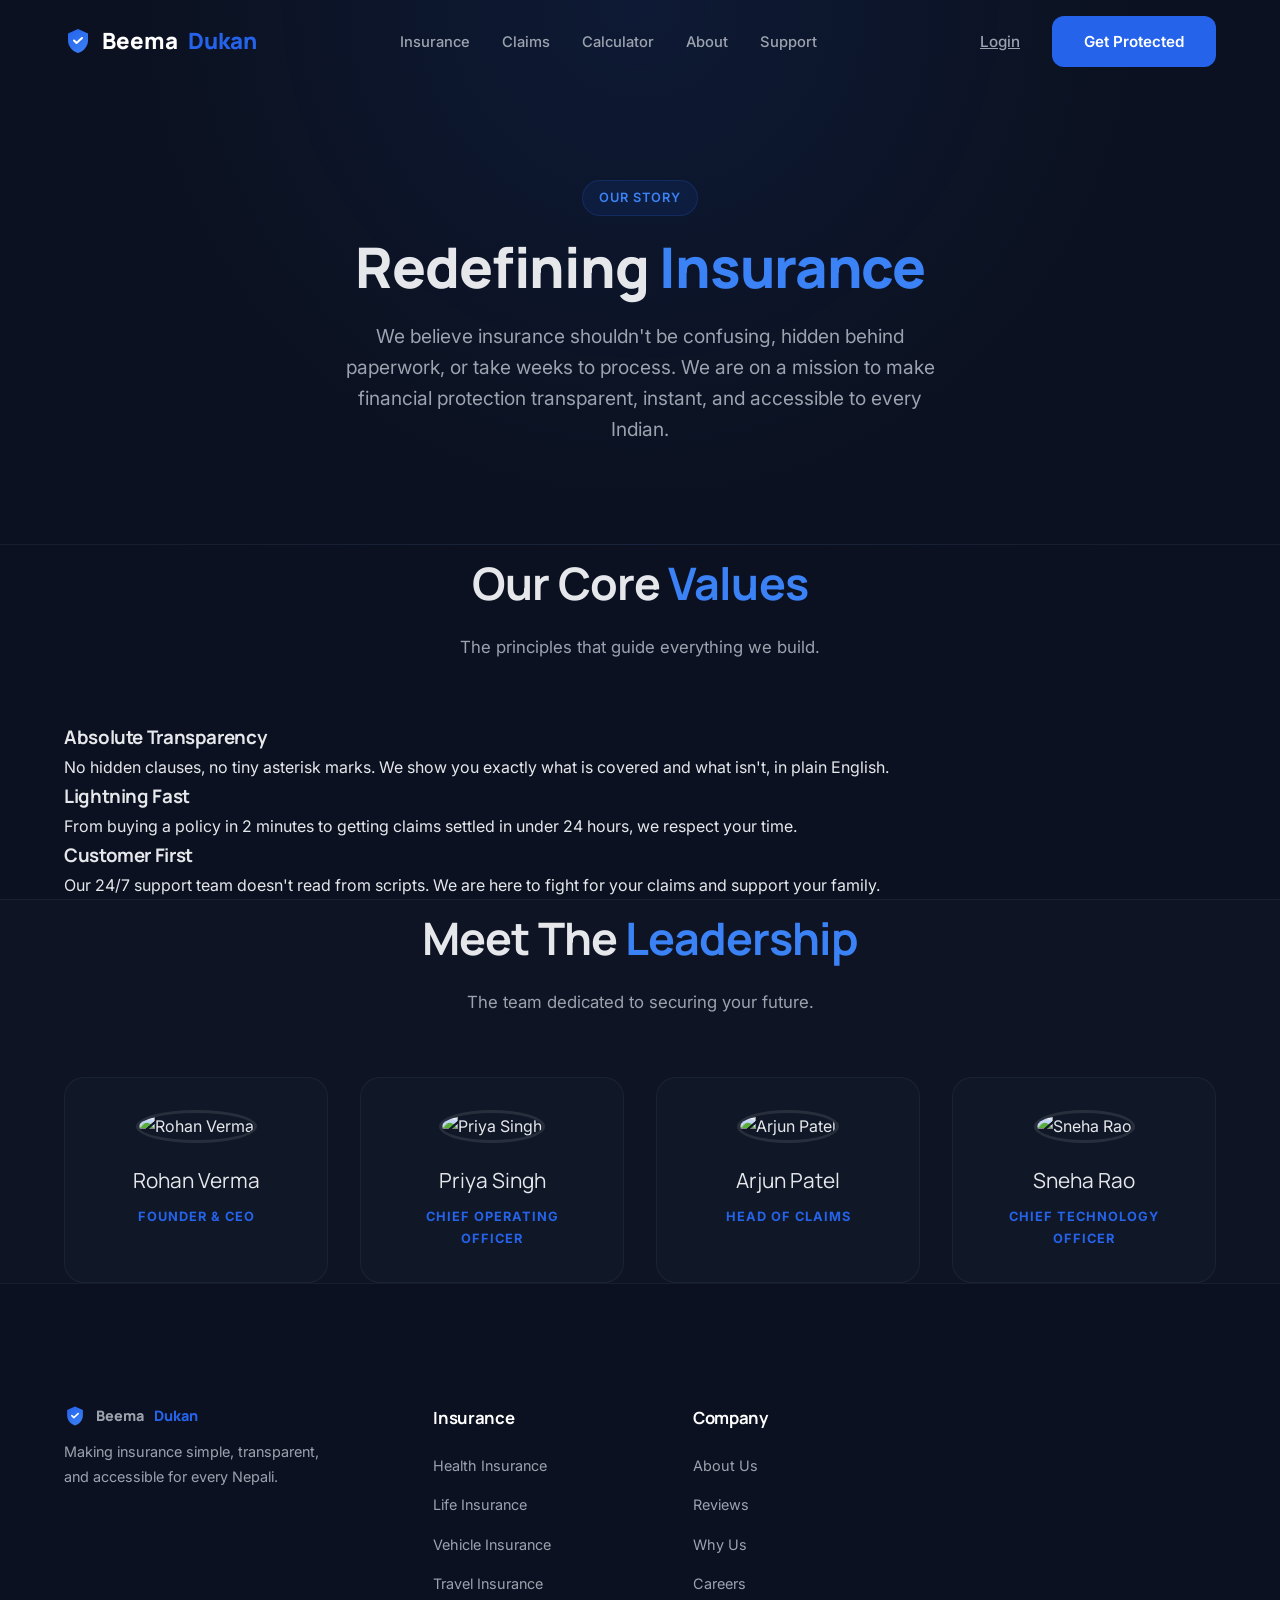
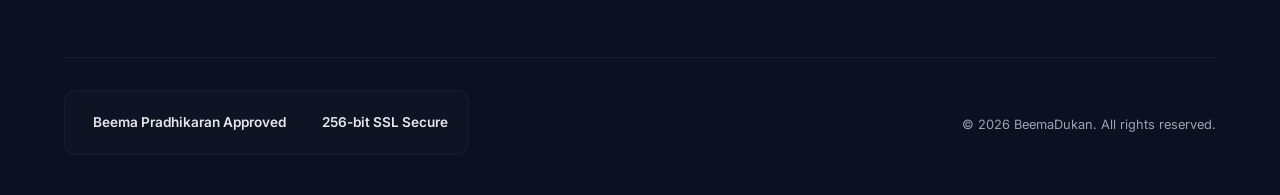
==== about.html @ ef069e5e "BeemaDukan - Complete Insurance Platform for Nepal" ====
<!DOCTYPE html>
<html lang="en">
<head>
  <meta charset="UTF-8">
  <meta name="viewport" content="width=device-width, initial-scale=1.0">
  <title>About Us | BeemaDukan</title>
  <link rel="preconnect" href="https://fonts.googleapis.com">
  <link rel="preconnect" href="https://fonts.gstatic.com" crossorigin>
  <link href="https://fonts.googleapis.com/css2?family=Inter:wght@300;400;500;600;700&family=Manrope:wght@400;500;600;700;800&display=swap" rel="stylesheet">
  <script src="https://unpkg.com/@phosphor-icons/web"></script>
  <link rel="stylesheet" href="style.css">
</head>
<body>
  <nav class="navbar" id="navbar">
    <div class="nav-container">
      <a href="index.html" class="logo">
        <svg width="28" height="28" viewBox="0 0 28 28" fill="none" xmlns="http://www.w3.org/2000/svg" class="logo-svg">
          <path d="M14 2L4 6.5V13.5C4 19.2 8.4 24.6 14 26C19.6 24.6 24 19.2 24 13.5V6.5L14 2Z" fill="url(#shieldGrad)"/>
          <path d="M10 13.5L12.5 16L18 11" stroke="white" stroke-width="2" stroke-linecap="round" stroke-linejoin="round"/>
          <defs><linearGradient id="shieldGrad" x1="4" y1="2" x2="24" y2="26" gradientUnits="userSpaceOnUse"><stop stop-color="#2563EB"/><stop offset="1" stop-color="#3B82F6"/></linearGradient></defs>
        </svg>
        Beema<span class="logo-accent">Dukan</span>
      </a>
      <ul class="nav-links" id="navLinks">
        <li><a href="index.html#categories">Insurance</a></li>
        <li><a href="index.html#claims">Claims</a></li>
        <li><a href="index.html#calculator">Calculator</a></li>
        <li><a href="about.html">About</a></li>
        <li><a href="contact.html">Support</a></li>
      </ul>
      <div class="nav-actions">
        <a href="login.html" class="btn-ghost">Login</a>
        <button class="btn-primary btn-glow" id="getProtectedBtn">Get Protected</button>
      </div>
      <button class="hamburger" id="hamburger"><span></span><span></span><span></span></button>
    </div>
  </nav>

  <section class="about-hero">
    <div class="container">
      <div class="section-tag" style="margin: 0 auto 20px;">Our Story</div>
      <h1 data-anim="fade-up">Redefining <span class="gradient-text">Insurance</span></h1>
      <p data-anim="fade-up" style="transition-delay: 0.1s;">We believe insurance shouldn't be confusing, hidden behind paperwork, or take weeks to process. We are on a mission to make financial protection transparent, instant, and accessible to every Indian.</p>
    </div>
  </section>

  <section class="info-section">
    <div class="container">
      <div class="section-header" data-anim="fade-up">
        <h2>Our Core <span class="gradient-text">Values</span></h2>
        <p>The principles that guide everything we build.</p>
      </div>
      <div class="info-grid">
        <div class="info-card" data-anim="fade-up">
          <i class="ph-fill ph-magnifying-glass"></i>
          <h3>Absolute Transparency</h3>
          <p>No hidden clauses, no tiny asterisk marks. We show you exactly what is covered and what isn't, in plain English.</p>
        </div>
        <div class="info-card" data-anim="fade-up" style="transition-delay: 0.1s;">
          <i class="ph-fill ph-lightning"></i>
          <h3>Lightning Fast</h3>
          <p>From buying a policy in 2 minutes to getting claims settled in under 24 hours, we respect your time.</p>
        </div>
        <div class="info-card" data-anim="fade-up" style="transition-delay: 0.2s;">
          <i class="ph-fill ph-users"></i>
          <h3>Customer First</h3>
          <p>Our 24/7 support team doesn't read from scripts. We are here to fight for your claims and support your family.</p>
        </div>
      </div>
    </div>
  </section>

  <section class="info-section" style="background: rgba(255,255,255,0.012); border-top: 1px solid var(--glass-border);">
    <div class="container">
      <div class="section-header" data-anim="fade-up">
        <h2>Meet The <span class="gradient-text">Leadership</span></h2>
        <p>The team dedicated to securing your future.</p>
      </div>
      <div class="team-grid">
        <div class="team-card" data-anim="fade-up">
          <img src="https://i.pravatar.cc/300?img=11" alt="Rohan Verma" class="team-avatar">
          <div class="team-name">Rohan Verma</div>
          <div class="team-role">Founder & CEO</div>
        </div>
        <div class="team-card" data-anim="fade-up" style="transition-delay: 0.1s;">
          <img src="https://i.pravatar.cc/300?img=5" alt="Priya Singh" class="team-avatar">
          <div class="team-name">Priya Singh</div>
          <div class="team-role">Chief Operating Officer</div>
        </div>
        <div class="team-card" data-anim="fade-up" style="transition-delay: 0.2s;">
          <img src="https://i.pravatar.cc/300?img=33" alt="Arjun Patel" class="team-avatar">
          <div class="team-name">Arjun Patel</div>
          <div class="team-role">Head of Claims</div>
        </div>
        <div class="team-card" data-anim="fade-up" style="transition-delay: 0.3s;">
          <img src="https://i.pravatar.cc/300?img=47" alt="Sneha Rao" class="team-avatar">
          <div class="team-name">Sneha Rao</div>
          <div class="team-role">Chief Technology Officer</div>
        </div>
      </div>
    </div>
  </section>

  <footer class="footer">
    <div class="container">
      <div class="footer-grid">
        <div class="footer-col footer-brand">
          <a href="index.html#hero" class="logo">
            <svg width="22" height="22" viewBox="0 0 28 28" fill="none"><path d="M14 2L4 6.5V13.5C4 19.2 8.4 24.6 14 26C19.6 24.6 24 19.2 24 13.5V6.5L14 2Z" fill="url(#fg)"/><path d="M10 13.5L12.5 16L18 11" stroke="white" stroke-width="2" stroke-linecap="round" stroke-linejoin="round"/><defs><linearGradient id="fg" x1="4" y1="2" x2="24" y2="26" gradientUnits="userSpaceOnUse"><stop stop-color="#2563EB"/><stop offset="1" stop-color="#3B82F6"/></linearGradient></defs></svg>
            Beema<span class="logo-accent">Dukan</span>
          </a>
          <p>Making insurance simple, transparent, and accessible for every Nepali.</p>
        </div>
        <div class="footer-col"><h4>Insurance</h4><ul>
          <li><a href="health-insurance.html">Health Insurance</a></li>
          <li><a href="life-insurance.html">Life Insurance</a></li>
          <li><a href="vehicle-insurance.html">Vehicle Insurance</a></li>
          <li><a href="travel-insurance.html">Travel Insurance</a></li>
        </ul></div>
        <div class="footer-col"><h4>Company</h4><ul>
          <li><a href="about.html">About Us</a></li>
          <li><a href="index.html#testimonials">Reviews</a></li>
          <li><a href="index.html#comparison">Why Us</a></li>
          <li><a href="contact.html">Careers</a></li>
        </ul></div>
      </div>
      <div class="footer-bottom">
        <div class="trust-strip">
          <span><i class="ph-fill ph-shield-check"></i> Beema Pradhikaran Approved</span>
          <span><i class="ph-fill ph-lock-key"></i> 256-bit SSL Secure</span>
        </div>
        <div class="footer-legal">
          <p>&copy; 2026 BeemaDukan. All rights reserved.</p>
        </div>
      </div>
    </div>
  </footer>
  <script src="script.js"></script>
</body>
</html>
---- style.css ----
/* ===== BeemaDukan — Premium Insurance Website ===== */
/* BASE + SECTIONS 1-7 */

*, *::before, *::after { margin:0; padding:0; box-sizing:border-box; }

:root {
  --bg: #0B1120; --bg2: #111827; --primary: #2563EB; --accent: #3B82F6;
  --text: #E5E7EB; --text-dim: #9CA3AF; --glass: rgba(17, 24, 39, 0.9);
  --glass-border: rgba(255,255,255,0.05); --glow-blue: rgba(37,99,235,0.03);
  --radius: 16px; --radius-sm: 12px;
}

html { scroll-behavior: smooth; }
body { font-family:'Inter',sans-serif; background:var(--bg); color:var(--text); overflow-x:hidden; line-height:1.7; position:relative; }
h1,h2,h3,h4 { font-family:'Manrope',sans-serif; font-weight:700; letter-spacing:-0.02em; }
.container { max-width:1200px; margin:0 auto; padding:0 24px; }

/* PAGE LOADER */
#page-loader { position:fixed; inset:0; z-index:9999; background:var(--bg); display:flex; align-items:center; justify-content:center; transition:opacity .8s cubic-bezier(0.4, 0, 0.2, 1); }
.loader-logo { animation:loaderPulse 2s infinite ease-in-out; }
@keyframes loaderPulse { 0%,100%{transform:scale(1);opacity:.8;} 50%{transform:scale(1.1);opacity:1;filter:drop-shadow(0 0 20px var(--primary));} }
#page-loader.hidden { opacity:0; pointer-events:none; }

/* TOASTS */
#toast-container { position:fixed; bottom:24px; left:24px; z-index:9990; display:flex; flex-direction:column; gap:12px; pointer-events:none; }
.toast { background:rgba(15,23,42,.95); backdrop-filter:blur(16px); -webkit-backdrop-filter:blur(16px); border:1px solid rgba(255,255,255,.05); border-radius:12px; padding:16px 20px; display:flex; align-items:center; gap:14px; box-shadow:0 8px 32px rgba(0,0,0,.4); transform:translateY(20px); opacity:0; animation:toastEnter .4s forwards cubic-bezier(0.175, 0.885, 0.32, 1.275); pointer-events:auto; }
.toast.hide { animation:toastExit .4s forwards; }
.toast-icon { width:32px; height:32px; border-radius:50%; background:rgba(16,185,129,.15); color:#10B981; display:flex; align-items:center; justify-content:center; font-size:1.1rem; flex-shrink:0; }
.toast-content p { margin:0; font-size:.9rem; font-weight:600; color:var(--text); line-height:1.3; }
.toast-content span { font-size:.75rem; color:var(--text-dim); }
@keyframes toastEnter { to{transform:translateY(0);opacity:1;} }
@keyframes toastExit { to{transform:translateY(20px);opacity:0;} }
.gradient-text { color:var(--accent); }
.glass-card { background:var(--glass); border:1px solid var(--glass-border); border-radius:var(--radius); backdrop-filter:blur(4px); -webkit-backdrop-filter:blur(4px); box-shadow:0 4px 16px rgba(0,0,0,0.3); }
.section-header { text-align:center; margin-bottom:60px; }
.section-header h2 { font-size:clamp(1.8rem,4vw,2.8rem); margin-bottom:12px; }
.section-header p { color:var(--text-dim); max-width:560px; margin:0 auto; font-size:1.05rem; }
.section-tag { display:inline-block; padding:6px 16px; border-radius:20px; font-size:.8rem; font-weight:600; letter-spacing:1px; text-transform:uppercase; background:rgba(37,99,235,.1); color:var(--accent); border:1px solid rgba(37,99,235,.2); margin-bottom:16px; }

/* BUTTONS */
.btn-primary { padding:16px 32px; border:none; border-radius:var(--radius-sm); background:var(--primary); color:#fff; font-weight:600; font-size:.95rem; cursor:pointer; transition:all .3s cubic-bezier(0.4, 0, 0.2, 1); font-family:'Inter',sans-serif; box-shadow:0 2px 4px rgba(37,99,235,0.1); }
.btn-primary:hover { background:var(--accent); transform:translateY(-1px); box-shadow:0 4px 12px rgba(37,99,235,0.15); }
.btn-glow { box-shadow:none; } /* Removing startup glow entirely */
.btn-outline { padding:16px 32px; border:1px solid rgba(255,255,255,.1); border-radius:var(--radius-sm); background:transparent; color:var(--text); font-weight:600; font-size:.95rem; cursor:pointer; transition:all .3s cubic-bezier(0.4, 0, 0.2, 1); font-family:'Inter',sans-serif; }
.btn-outline:hover { border-color:var(--primary); background:rgba(37,99,235,.05); transform:translateY(-1px); }
.btn-ghost { padding:10px 20px; border:none; background:transparent; color:var(--text-dim); font-weight:500; cursor:pointer; transition:color .3s; font-family:'Inter',sans-serif; font-size:.95rem; }
.btn-ghost:hover { color:#fff; }
.btn-lg { padding:18px 40px; font-size:1.05rem; }

/* NAVBAR */
.navbar { position:fixed; top:0; left:0; width:100%; z-index:1000; padding:16px 0; transition:all .4s; }
.navbar.scrolled { background:rgba(15,23,42,.85); backdrop-filter:blur(20px); -webkit-backdrop-filter:blur(20px); border-bottom:1px solid var(--glass-border); padding:10px 0; }
.nav-container { max-width:1200px; margin:0 auto; padding:0 24px; display:flex; align-items:center; justify-content:space-between; }
.logo { text-decoration:none; font-family:'Manrope',sans-serif; font-size:1.4rem; font-weight:800; color:#fff; display:flex; align-items:center; gap:6px; }
.logo-icon { font-size:1.6rem; }
.logo-accent { color:var(--primary); }
.nav-links { list-style:none; display:flex; gap:32px; }
.nav-links a { text-decoration:none; color:var(--text-dim); font-weight:500; font-size:.92rem; transition:color .3s; position:relative; }
.nav-links a:hover { color:#fff; }
.nav-links a::after { content:''; position:absolute; bottom:-4px; left:0; width:0; height:2px; background:var(--primary); transition:width .3s; border-radius:2px; }
.nav-links a:hover::after { width:100%; }
.nav-actions { display:flex; gap:12px; align-items:center; }
.hamburger { display:none; background:none; border:none; cursor:pointer; flex-direction:column; gap:5px; padding:4px; }
.hamburger span { display:block; width:24px; height:2px; background:#fff; border-radius:2px; transition:all .3s; }

/* HERO */
.hero { min-height:100vh; display:flex; align-items:center; position:relative; overflow:hidden; padding:160px 0 140px; }
.hero-bg-effects { position:absolute; inset:0; pointer-events:none; background:radial-gradient(600px circle at var(--x, 50%) var(--y, 50%), rgba(37,99,235,0.06), transparent 40%); transition:background 0.1s ease; }
.gradient-orb { position:absolute; border-radius:50%; filter:blur(100px); opacity:0.08; }
.orb-1 { width:600px; height:600px; background:var(--primary); top:-10%; right:10%; animation:orbFloat 20s ease-in-out infinite; }
#particleCanvas, #ctaParticles { position:absolute; inset:0; width:100%; height:100%; opacity:0.6; }
@keyframes orbFloat { 0%,100%{ transform:translate(0,0); } 50%{ transform:translate(30px,-30px); } }

.hero-container { max-width:1200px; margin:0 auto; padding:0 24px; display:grid; grid-template-columns:1fr 1fr; gap:60px; align-items:center; position:relative; z-index:2; }
.hero-badge { display:inline-block; padding:8px 18px; border-radius:20px; font-size:.85rem; font-weight:500; background:rgba(37,99,235,.12); border:1px solid rgba(37,99,235,.25); color:var(--primary); margin-bottom:24px; }
.hero-title { font-size:clamp(2.5rem,6vw,4.2rem); line-height:1.15; margin-bottom:20px; }
.hero-sub { color:var(--text-dim); font-size:1.1rem; margin-bottom:32px; max-width:480px; }
.hero-ctas { display:flex; gap:16px; margin-bottom:28px; flex-wrap:wrap; }
.hero-secure-strip { display:flex; gap:20px; flex-wrap:wrap; margin-bottom:48px; }
.hero-secure-strip span { display:flex; align-items:center; gap:6px; font-size:.8rem; color:var(--text-dim); font-weight:500; }
.hero-secure-strip i { color:var(--primary); font-size:1rem; }
.trust-row { display:flex; gap:32px; }
.trust-item { display:flex; flex-direction:column; }
.trust-item strong { font-size:1.3rem; font-family:'Manrope',sans-serif; }
.trust-item span { font-size:.8rem; color:var(--text-dim); }

/* Hero Visual Dashboard */
.hero-visual { position:relative; height:500px; width:100%; display:flex; align-items:center; justify-content:center; perspective:1000px; }
.central-shield { position:absolute; width:140px; height:140px; display:flex; align-items:center; justify-content:center; z-index:5; }
.shield-core { width:100px; height:100px; border-radius:50%; background:linear-gradient(135deg,var(--primary),var(--accent)); display:flex; align-items:center; justify-content:center; font-size:3rem; color:#fff; box-shadow:0 0 40px var(--glow-blue); z-index:2; position:relative; }
.shield-pulse { position:absolute; inset:0; border-radius:50%; background:var(--glow-blue); animation:shieldPulse 3s cubic-bezier(0.4,0,0.6,1) infinite; z-index:1; }
.shield-pulse.delay { animation-delay:1.5s; }
@keyframes shieldPulse { 0%{ transform:scale(1); opacity:0.8; } 100%{ transform:scale(2); opacity:0; } }

.float-widget { position:absolute; padding:20px; box-shadow:0 12px 30px rgba(0,0,0,0.4); animation:floatWidget 6s ease-in-out infinite; border-top:1px solid rgba(255,255,255,0.05); border-left:1px solid rgba(255,255,255,0.05); background:rgba(17,24,39,0.95); backdrop-filter:blur(8px); border-radius:20px; }
.w-coverage { top:5%; right:-10%; width:240px; animation-delay:0s; z-index:4; transform:translateZ(40px); }
.w-header { display:flex; justify-content:space-between; align-items:center; font-size:0.8rem; color:var(--text-dim); margin-bottom:8px; font-weight:600; }
.w-status { color:#10B981; background:rgba(16,185,129,0.15); padding:2px 8px; border-radius:12px; font-size:0.7rem; }
.w-value { font-size:1.6rem; font-weight:800; font-family:'Manrope',sans-serif; margin-bottom:12px; }
.w-chart { display:flex; gap:6px; align-items:flex-end; height:48px; }
.w-chart .bar { flex:1; background:linear-gradient(to top,var(--primary),var(--accent)); border-radius:4px; height:0%; animation:growBar 1.5s cubic-bezier(0.1,0.8,0.2,1) forwards; }
@keyframes growBar { to { height:var(--h); } }

.w-policy { bottom:0%; right:-5%; left:auto; display:flex; align-items:center; gap:16px; animation-delay:1.5s; z-index:6; transform:translateZ(60px); }
.w-icon-box { width:48px; height:48px; border-radius:14px; background:rgba(37,99,235,0.1); color:var(--accent); display:flex; align-items:center; justify-content:center; font-size:1.4rem; border:1px solid rgba(37,99,235,0.2); }
.w-label { font-weight:700; font-size:1rem; }
.w-sub { font-size:0.75rem; color:var(--text-dim); }

.w-activity { top:30%; left:-15%; animation-delay:3s; z-index:3; transform:translateZ(20px); }
.activity-row { display:flex; align-items:center; gap:12px; margin-bottom:12px; }
.activity-row:last-child { margin-bottom:0; }
.activity-row i { font-size:1.4rem; }
.activity-row p { font-size:0.85rem; font-weight:600; margin:0; }
.activity-row span { font-size:0.7rem; color:var(--text-dim); }
.text-green { color:#10B981; }
.text-blue { color:#3B82F6; }
.text-purple { color:var(--accent); }

@keyframes floatWidget { 0%,100%{ transform:translateY(0); } 50%{ transform:translateY(-15px); } }

/* STATS */
.stats-section { padding:140px 0; background: rgba(255,255,255,0.012); border-top: 1px solid var(--glass-border); border-bottom: 1px solid var(--glass-border); }
.stats-grid { display:grid; grid-template-columns:repeat(4,1fr); gap:24px; }
.stat-card { padding:36px 24px; text-align:center; transition:transform .3s ease, box-shadow .3s ease; }
.stat-card:hover { transform:translateY(-4px); box-shadow:0 8px 24px rgba(0,0,0,0.2); }
.stat-number, .stat-number-text { font-size:2.8rem; font-weight:800; font-family:'Manrope',sans-serif; color:var(--text); line-height:1.2; }
.stat-icon { font-size:2rem; margin-bottom:4px; }
.stat-label { color:var(--text-dim); margin-top:8px; font-size:.95rem; opacity:0.6; }

/* CATEGORIES */
.categories { padding:140px 0; }
.policy-grid { display:grid; grid-template-columns:repeat(auto-fit, minmax(280px, 1fr)); gap:24px; }
.policy-card { background:var(--glass); border-radius:16px; overflow:hidden; border:1px solid var(--glass-border); box-shadow:0 8px 32px rgba(0,0,0,0.2); transition:transform 0.3s cubic-bezier(0.4, 0, 0.2, 1), box-shadow 0.3s ease; display:flex; flex-direction:column; cursor:pointer; }
.policy-card:hover { transform:translateY(-6px); box-shadow:0 16px 40px rgba(0,0,0,0.4); border-color:rgba(255,255,255,0.1); }
.pc-header { padding:14px; font-size:0.85rem; font-weight:700; text-align:center; color:#ffffff; font-family:'Inter',sans-serif; letter-spacing:1px; text-transform:uppercase; }
.pc-body { padding:36px 24px; flex:1; display:flex; flex-direction:column; align-items:center; justify-content:center; text-align:center; }
.pc-icon { font-size:3.5rem; margin-bottom:20px; line-height:1; transition:transform 0.3s ease; filter:drop-shadow(0 4px 12px rgba(0,0,0,0.3)); }
.policy-card:hover .pc-icon { transform:scale(1.1); }
.pc-title { font-size:1.3rem; font-weight:800; color:var(--text); font-family:'Manrope',sans-serif; margin-bottom:12px; }
.pc-body p { font-size:0.95rem; color:var(--text-dim); line-height:1.6; margin:0; }

/* PRICING SECTION */
.pricing-section { padding:140px 0; border-top:1px solid var(--glass-border); }
.pricing-controls { display:flex; flex-direction:column; align-items:center; gap:24px; margin-bottom:60px; }
.pricing-tabs { display:flex; gap:8px; padding:6px; background:rgba(255,255,255,0.03); border:1px solid rgba(255,255,255,0.05); border-radius:30px; }
.ptab { padding:10px 24px; border:none; background:transparent; color:var(--text-dim); font-size:0.95rem; font-weight:600; border-radius:24px; cursor:pointer; transition:all 0.3s; }
.ptab:hover { color:#fff; }
.ptab.active { background:var(--primary); color:#fff; box-shadow:0 4px 12px rgba(37,99,235,0.2); }

.billing-toggle { display:flex; align-items:center; gap:16px; }
.bill-label { font-size:0.95rem; font-weight:500; color:var(--text); }
.badge-save { font-size:0.7rem; padding:4px 8px; background:rgba(16,185,129,0.15); color:#10B981; border-radius:12px; margin-left:6px; font-weight:700; text-transform:uppercase; letter-spacing:1px; }
.switch { position:relative; display:inline-block; width:52px; height:28px; }
.switch input { opacity:0; width:0; height:0; }
.slider { position:absolute; cursor:pointer; top:0; left:0; right:0; bottom:0; background-color:rgba(255,255,255,0.1); transition:.4s; border-radius:34px; border:1px solid rgba(255,255,255,0.1); }
.slider:before { position:absolute; content:""; height:20px; width:20px; left:3px; bottom:3px; background-color:var(--primary); transition:.4s; border-radius:50%; }
input:checked + .slider { background-color:rgba(37,99,235,0.15); border-color:var(--primary); }
input:checked + .slider:before { transform:translateX(24px); background-color:var(--primary); }

.pricing-grid { display:none; grid-template-columns:repeat(3, 1fr); gap:24px; max-width:1000px; margin:0 auto; }
.pricing-grid.active { display:grid; animation:fadeIn 0.5s ease forwards; }
@keyframes fadeIn { from{opacity:0; transform:translateY(10px);} to{opacity:1; transform:translateY(0);} }

.price-card { padding:40px 32px; border-radius:20px; display:flex; flex-direction:column; position:relative; overflow:hidden; transition:transform 0.3s, box-shadow 0.3s; }
.price-card:hover { transform:translateY(-6px); box-shadow:0 16px 40px rgba(0,0,0,0.4); border-color:rgba(255,255,255,0.1); }
.price-card.popular { border-color:rgba(37,99,235,0.3); box-shadow:0 8px 32px rgba(37,99,235,0.1); transform:scale(1.05); z-index:2; }
.price-card.popular:hover { transform:scale(1.05) translateY(-6px); }

.popular-badge { position:absolute; top:0; left:0; right:0; background:linear-gradient(135deg, var(--primary), var(--accent)); color:#fff; text-align:center; padding:6px 0; font-size:0.75rem; font-weight:700; text-transform:uppercase; letter-spacing:1px; }

.pc-top { display:flex; flex-direction:column; align-items:flex-start; margin-bottom:20px; }
.price-card.popular .pc-top { margin-top:20px; }
.pc-top i { font-size:2rem; color:var(--primary); margin-bottom:16px; }
.pc-top h3 { font-size:1.4rem; font-family:'Manrope',sans-serif; margin:0; }

.pc-price { display:flex; align-items:baseline; margin-bottom:32px; gap:4px; }
.pc-price .currency { font-size:1rem; color:var(--text-dim); font-weight:600; }
.pc-price .amount { font-size:2.8rem; font-weight:800; font-family:'Manrope',sans-serif; color:var(--text); line-height:1; }
.pc-price .period { font-size:0.9rem; color:var(--text-dim); }

.pc-features { list-style:none; padding:0; margin:0 0 40px 0; flex:1; }
.pc-features li { display:flex; align-items:center; gap:12px; font-size:0.95rem; color:var(--text-dim); margin-bottom:16px; }
.pc-features li i { color:#10B981; font-size:1.1rem; }

.pricing-disclaimer { text-align:center; font-size:0.8rem; color:var(--text-dim); margin-top:40px; opacity:0.6; }

/* HOW IT WORKS */
.how-it-works { padding:140px 0; background:rgba(255,255,255,0.012); border-top:1px solid var(--glass-border); border-bottom:1px solid var(--glass-border); }
.steps-timeline { display:flex; align-items:center; justify-content:center; gap:0; flex-wrap:wrap; }
.step { padding:36px 28px; text-align:center; max-width:280px; transition:transform .3s; position:relative; }
.step:hover { transform:translateY(-4px); }
.step-num { font-size:.75rem; color:var(--primary); font-weight:700; letter-spacing:2px; margin-bottom:12px; }
.step-icon { font-size:2.2rem; margin-bottom:14px; color:var(--accent); }
.step h3 { font-size:1.1rem; margin-bottom:8px; }
.step p { color:var(--text-dim); font-size:.9rem; }
.timeline-line { width:60px; height:2px; background:var(--primary); position:relative; flex-shrink:0; }
.timeline-line::before,.timeline-line::after { content:''; position:absolute; width:8px; height:8px; border-radius:50%; background:var(--primary); top:-3px; }
.timeline-line::before { left:0; }
.timeline-line::after { right:0; }

/* LIFE JOURNEY */
.life-journey { padding:140px 0; background:var(--bg2); }
.journey-track { display:flex; align-items:center; justify-content:space-between; margin-bottom:40px; position:relative; padding:20px 0; max-width:800px; margin-left:auto; margin-right:auto; }
.journey-track-bg { position:absolute; top:50%; left:20px; right:20px; height:4px; background:var(--glass-border); transform:translateY(-50%); border-radius:2px; z-index:1; }
.journey-track-fill { position:absolute; top:50%; left:20px; height:4px; background:var(--primary); transform:translateY(-50%); border-radius:2px; z-index:2; transition:width 0.5s cubic-bezier(0.4, 0, 0.2, 1); box-shadow:0 0 16px var(--primary); }
.journey-stage { display:flex; flex-direction:column; align-items:center; gap:12px; cursor:pointer; position:relative; z-index:3; transition:all .3s; }
.stage-dot { width:48px; height:48px; border-radius:50%; border:2px solid var(--text-dim); background:var(--bg); display:flex; align-items:center; justify-content:center; color:var(--text-dim); font-size:1.2rem; transition:all .4s cubic-bezier(0.175, 0.885, 0.32, 1.275); position:relative; }
.journey-stage.active .stage-dot { border-color:var(--primary); background:rgba(37,99,235,0.1); backdrop-filter:blur(4px); color:var(--primary); transform:scale(1.15); animation:pulseDot 2.5s cubic-bezier(0.4, 0, 0.2, 1) infinite; }
@keyframes pulseDot { 0% { box-shadow:0 0 0 0 rgba(37,99,235,0.3); } 70% { box-shadow:0 0 0 15px rgba(37,99,235,0); } 100% { box-shadow:0 0 0 0 rgba(37,99,235,0); } }
.journey-cards { position:relative; min-height:200px; }
.journey-card { position:absolute; width:100%; max-width:500px; margin:0 auto; left:0; right:0; padding:32px; opacity:0; transform:translateY(20px); transition:all .5s; pointer-events:none; }
.journey-card.active { opacity:1; transform:translateY(0); pointer-events:auto; }
.jc-icon { font-size:2.4rem; margin-bottom:12px; color:var(--accent); }
.journey-card h3 { font-size:1.3rem; margin-bottom:8px; }
.journey-card p { color:var(--text-dim); margin-bottom:16px; }
.jc-plans { display:flex; gap:10px; flex-wrap:wrap; }
.jc-plans span { padding:6px 14px; border-radius:20px; font-size:.8rem; background:rgba(37,99,235,.12); border:1px solid rgba(37,99,235,.25); color:var(--primary); }

/* QUIZ */
.quiz-section { padding:140px 0; background:rgba(255,255,255,0.012); border-top:1px solid var(--glass-border); border-bottom:1px solid var(--glass-border); }
.quiz-container { max-width:600px; margin:0 auto; padding:40px; }
.quiz-progress { height:4px; background:var(--glass); border-radius:4px; margin-bottom:36px; overflow:hidden; }
.quiz-progress-bar { height:100%; width:0%; background:var(--primary); border-radius:4px; transition:width .5s; }
.quiz-step { display:none; text-align:center; }
.quiz-step.active { display:block; animation:fadeUp .4s ease; }
.quiz-step h3 { font-size:1.4rem; margin-bottom:28px; }
.quiz-options { display:flex; flex-wrap:wrap; gap:14px; justify-content:center; }
.quiz-opt { padding:14px 28px; border-radius:var(--radius-sm); border:1.5px solid var(--glass-border); background:var(--glass); color:var(--text); font-size:.95rem; cursor:pointer; transition:all .3s; font-family:'Inter',sans-serif; }
.quiz-opt:hover, .quiz-opt.selected { border-color:var(--primary); background:rgba(37,99,235,.15); box-shadow:0 0 20px rgba(37,99,235,.15); }
.quiz-result { display:none; text-align:center; }
.quiz-result.active { display:block; animation:fadeUp .4s ease; }
.quiz-result h3 { margin-bottom:24px; font-size:1.4rem; }
.result-plans { display:flex; flex-wrap:wrap; gap:12px; justify-content:center; margin-bottom:28px; }
.result-plan { padding:16px 20px; border-radius:var(--radius-sm); background:rgba(37,99,235,.1); border:1px solid rgba(37,99,235,.25); text-align:center; }
.result-plan .rp-icon { font-size:1.6rem; margin-bottom:6px; }
.result-plan .rp-name { font-weight:600; font-size:.9rem; }
@keyframes fadeUp { from{ opacity:0; transform:translateY(16px); } to{ opacity:1; transform:translateY(0); } }

/* CLAIMS */
.claim-section { padding:140px 0; }
.claim-steps { display:flex; align-items:center; justify-content:center; flex-wrap:wrap; gap:0; }
.claim-step { padding:32px 24px; text-align:center; max-width:220px; transition:transform .3s; }
.claim-step:hover { transform:translateY(-4px); }
.cs-num { width:32px; height:32px; border-radius:50%; background:var(--primary); display:flex; align-items:center; justify-content:center; font-size:.8rem; font-weight:700; margin:0 auto 12px; }
.cs-icon { font-size:2rem; margin-bottom:10px; }
.claim-step h3 { font-size:1rem; margin-bottom:6px; }
.claim-step p { font-size:.85rem; color:var(--text-dim); }
.claim-connector { width:50px; display:flex; align-items:center; }
.connector-line { width:100%; height:2px; background:var(--primary); }

/* CALCULATOR */
.calculator-section { padding:140px 0; background:var(--bg2); border-top:1px solid var(--glass-border); border-bottom:1px solid var(--glass-border); }
.calc-grid { display:grid; grid-template-columns:repeat(3,1fr); gap:24px; }
.calc-card { padding:32px 24px; }
.calc-card h3 { font-size:1.15rem; margin-bottom:24px; }
.calc-field { margin-bottom:20px; }
.calc-field label { display:block; font-size:.85rem; color:var(--text-dim); margin-bottom:8px; }
.calc-slider { width:100%; -webkit-appearance:none; appearance:none; height:6px; border-radius:3px; background:linear-gradient(to right, var(--primary) var(--slider-val, 50%), var(--bg2) var(--slider-val, 50%)); outline:none; }
.calc-slider::-webkit-slider-thumb { -webkit-appearance:none; width:20px; height:20px; border-radius:50%; background:var(--accent); cursor:pointer; box-shadow:0 0 12px var(--glow-blue); transition:transform .2s; }
.calc-slider::-webkit-slider-thumb:hover { transform:scale(1.2); }
.calc-slider::-moz-range-thumb { width:20px; height:20px; border-radius:50%; background:var(--accent); cursor:pointer; border:none; }
.calc-val { display:block; text-align:right; font-weight:600; font-size:.9rem; margin-top:4px; color:var(--primary); }
.calc-result { padding:20px; border-radius:var(--radius-sm); background:rgba(37,99,235,.08); border:1px solid rgba(37,99,235,.2); display:flex; flex-direction:column; gap:10px; margin-top:8px; }
.res-row { display:flex; justify-content:space-between; align-items:center; }
.calc-result span { font-size:.9rem; color:var(--text-dim); }
.calc-result strong { font-size:1.3rem; font-family:'Manrope',sans-serif; color:var(--primary); }
.edi-row { border-top:1px dashed rgba(37,99,235,.15); padding-top:10px; }
.edi-val { font-size:1.2rem; font-weight:700; font-family:'Manrope',sans-serif; color:#10B981; text-shadow:0 0 10px rgba(16,185,129,0.15); }

/* TESTIMONIALS */
.testimonials { padding:140px 0; background:rgba(255,255,255,0.012); overflow:hidden; border-top:1px solid var(--glass-border); border-bottom:1px solid var(--glass-border); }
.testimonial-carousel { position:relative; }
.carousel-track { display:flex; gap:24px; transition:transform .5s ease; }
.testimonial-card { min-width:calc(33.333% - 16px); padding:32px 28px; flex-shrink:0; transition:all .3s ease; cursor:pointer; }
.testimonial-card:hover { transform:translateY(-4px); border-color:rgba(37,99,235,.2); box-shadow:0 8px 24px rgba(0,0,0,0.2); }
.tc-header { display:flex; justify-content:space-between; align-items:center; margin-bottom:16px; }
.tc-stars { font-size:.9rem; letter-spacing:2px; }
.tc-trust { font-size:0.75rem; color:#10B981; font-weight:600; display:flex; align-items:center; gap:4px; background:rgba(16,185,129,0.1); padding:4px 8px; border-radius:12px; }
.testimonial-card p { color:var(--text-dim); font-size:.95rem; line-height:1.7; margin-bottom:20px; font-style:italic; }
.tc-author { display:flex; align-items:center; gap:12px; }
.tc-avatar-img { width:46px; height:46px; border-radius:50%; object-fit:cover; border:2px solid rgba(37,99,235,0.3); }
.tc-author strong { display:block; font-size:.95rem; }
.tc-author span { font-size:.8rem; color:var(--text-dim); }
.carousel-controls { display:flex; gap:12px; justify-content:center; margin-top:32px; }
.carousel-btn { width:44px; height:44px; border-radius:50%; border:1px solid var(--glass-border); background:var(--glass); color:#fff; font-size:1.1rem; cursor:pointer; transition:all .3s; backdrop-filter:blur(8px); }
.carousel-btn:hover { border-color:var(--primary); background:rgba(37,99,235,.15); }

/* COMPARISON */
.comparison { padding:140px 0; }
.compare-grid { display:flex; align-items:center; gap:32px; justify-content:center; flex-wrap:wrap; }
.compare-col { padding:40px 32px; flex:1; max-width:420px; min-width:280px; }
.compare-col h3 { font-size:1.3rem; margin-bottom:24px; text-align:center; }
.compare-col ul { list-style:none; }
.compare-col li { padding:12px 0; border-bottom:1px solid var(--glass-border); font-size:.95rem; }
.compare-col li:last-child { border:none; }
.compare-old { opacity:.7; }
.compare-new { border-color:rgba(37,99,235,.3); box-shadow:0 8px 32px rgba(37,99,235,.1); }
.compare-vs { font-size:1.8rem; font-weight:800; font-family:'Manrope',sans-serif; color:var(--accent); text-shadow:0 0 20px var(--glow-blue); }

/* FAQ */
.faq-section { padding:140px 0; background:rgba(255,255,255,0.012); border-top:1px solid var(--glass-border); border-bottom:1px solid var(--glass-border); }
.faq-list { max-width:720px; margin:0 auto; display:flex; flex-direction:column; gap:14px; }
.faq-item { overflow:hidden; }
.faq-q { width:100%; padding:20px 24px; display:flex; justify-content:space-between; align-items:center; background:none; border:none; color:var(--text); font-size:1rem; font-weight:500; cursor:pointer; text-align:left; font-family:'Inter',sans-serif; }
.faq-icon { font-size:1.4rem; transition:transform .3s; color:var(--primary); }
.faq-item.open .faq-icon { transform:rotate(45deg); }
.faq-a { max-height:0; overflow:hidden; transition:max-height .4s ease, padding .4s ease; }
.faq-item.open .faq-a { max-height:200px; }
.faq-a p { padding:0 24px 20px; color:var(--text-dim); font-size:.95rem; line-height:1.7; }

/* FINAL CTA */
.final-cta { padding:200px 0; text-align:center; position:relative; overflow:hidden; }
.cta-bg-effects { position:absolute; inset:0; pointer-events:none; opacity: 0.6; }
.final-cta h2 { font-size:clamp(2rem,4.5vw,3.2rem); margin-bottom:16px; position:relative; z-index:2; }
.final-cta p { color:var(--text-dim); font-size:1.1rem; max-width:560px; margin:0 auto 36px; position:relative; z-index:2; }
.cta-buttons { display:flex; gap:16px; justify-content:center; position:relative; z-index:2; flex-wrap:wrap; }

/* FOOTER */
.footer { padding:120px 0 40px; border-top:1px solid var(--glass-border); background:#0B1120; }
.footer-top { display:flex; justify-content:space-between; align-items:center; flex-wrap:wrap; gap:32px; padding-bottom:40px; border-bottom:1px solid rgba(255,255,255,0.05); margin-bottom:60px; }
.footer-newsletter h3 { font-size:1.3rem; margin-bottom:12px; }
.newsletter-form { display:flex; gap:8px; }
.newsletter-form input { padding:14px 20px; border-radius:var(--radius-sm); border:1px solid rgba(255,255,255,0.15); background:rgba(255,255,255,0.03); color:#fff; font-family:'Inter',sans-serif; width:280px; outline:none; transition:all .3s; }
.newsletter-form input:focus { border-color:var(--primary); background:rgba(255,255,255,0.05); }
.footer-apps p { font-size:.9rem; color:var(--text-dim); margin-bottom:12px; font-weight:600; }
.app-buttons { display:flex; gap:12px; }
.app-btn { display:flex; align-items:center; gap:8px; padding:10px 16px; border-radius:var(--radius-sm); border:1px solid var(--glass-border); background:var(--bg2); color:#fff; cursor:pointer; transition:all .3s; font-family:'Inter',sans-serif; font-size:.85rem; font-weight:600; }
.app-btn i { font-size:1.2rem; }
.app-btn:hover { border-color:var(--primary); background:rgba(37,99,235,.1); transform:translateY(-2px); }
.footer-grid { display:grid; grid-template-columns:1.5fr 1fr 1fr 1.2fr; gap:40px; margin-bottom:48px; }
.footer-brand p { color:var(--text-dim); font-size:.9rem; margin-top:12px; line-height:1.7; max-width:280px; }
.social-icons { display:flex; gap:12px; margin-top:20px; }
.social-icons a { width:36px; height:36px; border-radius:50%; border:1px solid var(--glass-border); display:flex; align-items:center; justify-content:center; text-decoration:none; color:var(--text-dim); font-size:.8rem; transition:all .3s; }
.social-icons a:hover { border-color:var(--primary); color:var(--primary); background:rgba(37,99,235,.1); transform:translateY(-3px); }
.footer-col h4 { font-size:1.05rem; margin-bottom:20px; font-family:'Manrope',sans-serif; color:#fff; }
.footer-col ul { list-style:none; }
.footer-col li { margin-bottom:12px; }
.footer-col a { text-decoration:none; color:var(--text-dim); font-size:.9rem; transition:all .3s; }
.footer-col a:hover { color:#fff; transform:translateX(4px); display:inline-block; }
.contact-card { display:flex; align-items:center; gap:12px; color:var(--text-dim); font-size:.9rem; }
.contact-card i { color:var(--primary); font-size:1.1rem; }
.footer-bottom { border-top:1px solid rgba(255,255,255,0.05); padding-top:32px; display:flex; justify-content:space-between; align-items:center; flex-wrap:wrap; gap:20px; }
.trust-strip { display:flex; gap:28px; flex-wrap:wrap; padding:20px; background:rgba(255,255,255,0.015); border-radius:var(--radius-sm); border:1px solid rgba(255,255,255,0.04); }
.trust-strip span { display:flex; align-items:center; gap:8px; font-size:.85rem; color:var(--text); font-weight:600; }
.trust-strip i { color:var(--primary); font-size:1.1rem; }
.footer-legal { text-align:right; }
.footer-legal p { font-size:.8rem; color:var(--text-dim); margin-top:4px; }

/* LOGIN MODAL */
.modal-overlay { position:fixed; inset:0; z-index:2000; background:rgba(0,0,0,.6); backdrop-filter:blur(8px); -webkit-backdrop-filter:blur(8px); display:flex; align-items:center; justify-content:center; opacity:0; pointer-events:none; transition:opacity .4s; }
.modal-overlay.active { opacity:1; pointer-events:auto; }
.modal-card { position:relative; width:100%; max-width:440px; padding:40px 36px; margin:20px; border-radius:20px; background:rgba(15,23,42,.92); border:1px solid rgba(255,255,255,.1); box-shadow:0 24px 80px rgba(0,0,0,.5), 0 0 60px rgba(37,99,235,.1); transform:translateY(20px) scale(.96); transition:transform .4s; }
.modal-overlay.active .modal-card { transform:translateY(0) scale(1); }
.modal-close { position:absolute; top:16px; right:16px; width:36px; height:36px; border-radius:50%; border:1px solid var(--glass-border); background:var(--glass); color:var(--text-dim); font-size:1.3rem; cursor:pointer; display:flex; align-items:center; justify-content:center; transition:all .3s; }
.modal-close:hover { border-color:var(--primary); color:#fff; }
.modal-tabs { display:flex; gap:4px; margin-bottom:28px; background:var(--glass); border-radius:var(--radius-sm); padding:4px; }
.modal-tab { flex:1; padding:10px; border:none; background:none; color:var(--text-dim); font-family:'Inter',sans-serif; font-weight:500; font-size:.9rem; cursor:pointer; border-radius:8px; transition:all .3s; }
.modal-tab.active { background:linear-gradient(135deg,var(--primary),var(--accent)); color:#fff; box-shadow:0 4px 16px var(--glow-blue); }
.modal-form { display:none; }
.modal-form.active { display:block; animation:fadeUp .3s ease; }
.form-group { margin-bottom:18px; }
.form-group label { display:block; font-size:.85rem; color:var(--text-dim); margin-bottom:6px; font-weight:500; }
.form-group input { width:100%; padding:13px 16px; border-radius:var(--radius-sm); border:1.5px solid var(--glass-border); background:rgba(255,255,255,.04); color:#fff; font-family:'Inter',sans-serif; font-size:.95rem; outline:none; transition:border-color .3s, box-shadow .3s; }
.form-group input:focus { border-color:var(--primary); box-shadow:0 0 16px rgba(37,99,235,.2); }
.form-group input::placeholder { color:rgba(148,163,184,.5); }
.form-row { display:flex; justify-content:space-between; align-items:center; margin-bottom:22px; font-size:.85rem; }
.checkbox-label { display:flex; align-items:center; gap:6px; color:var(--text-dim); font-size:.85rem; cursor:pointer; margin-bottom:8px; }
.checkbox-label input[type="checkbox"] { accent-color:var(--primary); width:16px; height:16px; cursor:pointer; }
.form-link { color:var(--primary); text-decoration:none; font-size:.85rem; transition:color .3s; }
.form-link:hover { color:var(--accent); }
.btn-full { width:100%; margin-top:8px; }
.form-divider { text-align:center; margin:20px 0; position:relative; }
.form-divider::before { content:''; position:absolute; left:0; top:50%; width:100%; height:1px; background:var(--glass-border); }
.form-divider span { position:relative; padding:0 14px; background:rgba(15,23,42,.92); font-size:.8rem; color:var(--text-dim); }
.social-login { display:flex; gap:12px; justify-content:center; }
.social-btn { width:52px; height:48px; border-radius:var(--radius-sm); border:1.5px solid var(--glass-border); background:var(--glass); color:#fff; font-size:1.1rem; cursor:pointer; transition:all .3s; display:flex; align-items:center; justify-content:center; font-weight:700; }
.social-btn:hover { border-color:var(--primary); background:rgba(37,99,235,.1); }
.modal-success { display:none; text-align:center; padding:20px 0; }
.modal-success.active { display:block; animation:fadeUp .4s ease; }
.success-icon { font-size:3rem; margin-bottom:16px; }
.modal-success h3 { font-size:1.4rem; margin-bottom:10px; }
.modal-success p { color:var(--text-dim); font-size:.95rem; margin-bottom:24px; }

/* LOGO SVG */
.logo { gap:10px; }
.logo-svg { flex-shrink:0; }

/* STAT FA ICONS */
.stat-fa { font-size:1.6rem; background:linear-gradient(135deg,var(--primary),var(--accent)); -webkit-background-clip:text; -webkit-text-fill-color:transparent; background-clip:text; margin-bottom:8px; display:block; }

/* CALC DISCLAIMER */
.calc-disclaimer { text-align:center; margin-top:20px; font-size:.82rem; color:var(--text-dim); }
.calc-disclaimer i { color:var(--primary); margin-right:4px; }

/* PARTNER STRIP */
.partner-strip { padding:40px 0; border-top:1px solid var(--glass-border); border-bottom:1px solid var(--glass-border); background:rgba(255,255,255,.02); }
.partner-label { text-align:center; font-size:.8rem; color:var(--text-dim); text-transform:uppercase; letter-spacing:2px; margin-bottom:24px; }
.partner-logos { display:flex; gap:20px; justify-content:center; align-items:center; flex-wrap:wrap; }
.partner-logo { padding:12px 24px; border-radius:var(--radius-sm); border:1px solid var(--glass-border); background:var(--glass); font-size:.9rem; font-weight:600; color:var(--text-dim); letter-spacing:.5px; transition:all .4s ease; backdrop-filter:blur(8px); filter:grayscale(1) opacity(0.6); }
.partner-logo:hover { border-color:rgba(37,99,235,.3); color:#fff; background:rgba(37,99,235,.08); filter:grayscale(0) opacity(1); transform:translateY(-2px); }

/* MOBILE STICKY CTA */
.mobile-sticky-cta { display:none; position:fixed; bottom:0; left:0; right:0; z-index:900; padding:12px 20px; background:rgba(15,23,42,.95); backdrop-filter:blur(16px); border-top:1px solid var(--glass-border); gap:12px; }
.mobile-sticky-cta .btn-primary { flex:1; padding:14px; font-size:.95rem; }
.mobile-sticky-cta .btn-ghost { padding:14px 20px; border:1px solid var(--glass-border); border-radius:var(--radius-sm); }

/* AI ASSISTANT BUTTON */
.ai-assistant { position:fixed; bottom:80px; right:24px; z-index:950; width:54px; height:54px; border-radius:50%; background:linear-gradient(135deg,var(--primary),var(--accent)); border:none; color:#fff; font-size:1.3rem; cursor:pointer; box-shadow:0 4px 24px var(--glow-blue); transition:all .3s; display:flex; align-items:center; justify-content:center; }
.ai-assistant:hover { transform:scale(1.1); box-shadow:0 8px 32px var(--glow-blue); }
.ai-tooltip { position:absolute; right:64px; white-space:nowrap; background:rgba(15,23,42,.95); padding:6px 12px; border-radius:8px; font-size:.8rem; border:1px solid var(--glass-border); opacity:0; pointer-events:none; transition:opacity .3s; font-family:'Inter',sans-serif; font-weight:500; }
.ai-assistant:hover .ai-tooltip { opacity:1; }

/* FLOATING CALLBACK WIDGET */
.callback-widget {
  position: fixed;
  bottom: 80px;
  left: 24px;
  z-index: 950;
  width: 54px;
  height: 54px;
  border-radius: 50%;
  background: linear-gradient(135deg, #10B981, #059669);
  border: none;
  color: #fff;
  font-size: 1.3rem;
  cursor: pointer;
  box-shadow: 0 4px 24px rgba(16, 185, 129, 0.4);
  transition: all 0.3s;
  display: flex;
  align-items: center;
  justify-content: center;
}
.callback-widget:hover {
  transform: scale(1.1);
  box-shadow: 0 8px 32px rgba(16, 185, 129, 0.6);
}
.callback-tooltip {
  position: absolute;
  left: 64px;
  white-space: nowrap;
  background: rgba(15,23,42,.95);
  padding: 6px 12px;
  border-radius: 8px;
  font-size: .8rem;
  border: 1px solid var(--glass-border);
  opacity: 0;
  pointer-events: none;
  transition: opacity .3s;
  font-family: 'Inter', sans-serif;
  font-weight: 500;
  color: #fff;
}
.callback-widget:hover .callback-tooltip {
  opacity: 1;
}

#callbackBubble {
  position: fixed;
  bottom: 150px;
  left: 24px;
  width: 320px;
  background: rgba(15,23,42,.97);
  border: 1px solid rgba(255,255,255,.1);
  border-radius: 16px;
  z-index: 960;
  box-shadow: 0 16px 48px rgba(0,0,0,.5);
  font-family: 'Inter', sans-serif;
  overflow: hidden;
  animation: fadeIn 0.3s ease;
}
.callback-header {
  padding: 14px 18px;
  background: linear-gradient(135deg, #10B981, #059669);
  display: flex;
  justify-content: space-between;
  align-items: center;
  font-weight: 600;
  font-size: .95rem;
  color: #fff;
}
.callback-header button {
  background: none;
  border: none;
  color: #fff;
  font-size: 1.3rem;
  cursor: pointer;
  line-height: 1;
}
.callback-body {
  padding: 20px;
}
.callback-body label {
  display: block;
  font-size: 0.8rem;
  color: var(--text-dim);
  margin-bottom: 6px;
  text-align: left;
}
.callback-body input, .callback-body select {
  width: 100%;
  padding: 10px 14px;
  border-radius: 8px;
  border: 1px solid rgba(255,255,255,.1);
  background: rgba(255,255,255,.05);
  color: #fff;
  font-size: .85rem;
  outline: none;
  font-family: 'Inter', sans-serif;
  margin-bottom: 14px;
}
.callback-body select {
  background: #111827;
}
.callback-body button {
  width: 100%;
  padding: 12px;
  border-radius: 8px;
  background: linear-gradient(135deg, #10B981, #059669);
  border: none;
  color: #fff;
  cursor: pointer;
  font-size: 0.9rem;
  font-weight: 600;
}

/* HERO VISUAL — tablet simplified version */
.hero-visual-mobile { display:none; margin:32px auto 0; max-width:400px; }
.hvm-grid { display:grid; grid-template-columns:1fr 1fr; gap:14px; }
.hvm-card { padding:16px 18px; border-radius:var(--radius); background:var(--glass); border:1px solid var(--glass-border); backdrop-filter:blur(12px); text-align:center; }
.hvm-icon { font-size:1.6rem; margin-bottom:6px; }
.hvm-label { font-size:.75rem; color:var(--text-dim); }
.hvm-value { font-size:.95rem; font-weight:600; margin-top:2px; }
.hvm-wide { grid-column:span 2; display:flex; align-items:center; gap:12px; text-align:left; }
.hvm-shield { font-size:2rem; filter:drop-shadow(0 0 12px var(--glow-blue)); }

/* SCROLL ANIMATIONS */
[data-anim] { opacity:0; transform:translateY(30px); transition:opacity .7s ease, transform .7s ease; }
[data-anim].visible { opacity:1; transform:translateY(0); }

/* ABOUT & CONTACT PAGES */
.about-hero, .contact-hero { padding: 180px 0 100px; text-align: center; background: radial-gradient(circle at top, rgba(37, 99, 235, 0.1) 0%, transparent 60%); border-bottom: 1px solid var(--glass-border); }
.about-hero h1, .contact-hero h1 { font-size: 3.5rem; font-family: 'Manrope', sans-serif; font-weight: 800; margin-bottom: 24px; line-height: 1.1; }
.about-hero p, .contact-hero p { font-size: 1.2rem; color: var(--text-dim); max-width: 600px; margin: 0 auto; line-height: 1.6; }

.team-grid { display: grid; grid-template-columns: repeat(auto-fit, minmax(240px, 1fr)); gap: 32px; margin-top: 60px; }
.team-card { text-align: center; padding: 32px; background: var(--glass); border: 1px solid var(--glass-border); border-radius: 20px; transition: transform 0.3s; }
.team-card:hover { transform: translateY(-8px); border-color: rgba(37, 99, 235, 0.3); }
.team-avatar { width: 120px; height: 120px; border-radius: 50%; margin: 0 auto 20px; object-fit: cover; border: 3px solid rgba(255,255,255,0.1); }
.team-name { font-size: 1.3rem; font-family: 'Manrope', sans-serif; margin-bottom: 8px; }
.team-role { color: var(--primary); font-size: 0.8rem; font-weight: 700; text-transform: uppercase; letter-spacing: 1px; }

.contact-layout { display: grid; grid-template-columns: 1fr 1fr; gap: 60px; padding: 100px 0; align-items: start; }
@media(max-width: 900px) { .contact-layout { grid-template-columns: 1fr; } }
.contact-info-card { display: flex; align-items: center; gap: 20px; padding: 24px; background: var(--glass); border: 1px solid var(--glass-border); border-radius: 16px; margin-bottom: 20px; transition: transform 0.3s; }
.contact-info-card:hover { transform: translateX(10px); border-color: rgba(37, 99, 235, 0.3); }
.contact-info-card i { font-size: 2.2rem; color: var(--primary); background: rgba(37, 99, 235, 0.1); padding: 16px; border-radius: 50%; }
.contact-info-text h4 { font-size: 1.1rem; margin-bottom: 4px; font-family: 'Manrope', sans-serif; }
.contact-info-text p { color: var(--text-dim); margin: 0; font-size: 0.95rem; }

.contact-form-wrapper { background: var(--glass); border: 1px solid var(--glass-border); border-radius: 20px; padding: 40px; box-shadow: 0 20px 40px rgba(0,0,0,0.3); }
.contact-form-wrapper .form-group textarea { width: 100%; padding: 16px; background: rgba(0,0,0,0.2); border: 1px solid var(--glass-border); border-radius: var(--radius-sm); color: var(--text); font-family: 'Inter', sans-serif; font-size: 1rem; resize: vertical; min-height: 150px; outline: none; transition: border-color 0.3s; margin-top: 8px; }
.contact-form-wrapper .form-group textarea:focus { border-color: var(--primary); }

/* AUTHENTICATION PAGE */
.auth-page { display: flex; min-height: 100vh; align-items: center; justify-content: center; padding: 40px 20px; background: linear-gradient(135deg, rgba(15,23,42,0.95), rgba(11,17,32,0.95)), url('https://images.unsplash.com/photo-1556761175-5973dc0f32d7?ixlib=rb-4.0.3&auto=format&fit=crop&w=1600&q=80') center/cover; position: relative; }
.auth-page::before { content:''; position:absolute; top:0; left:0; width:100%; height:100%; background: radial-gradient(circle at center, transparent 0%, var(--bg) 100%); }

.auth-card { width: 100%; max-width: 480px; background: rgba(15,23,42,0.7); backdrop-filter: blur(20px); -webkit-backdrop-filter: blur(20px); border: 1px solid rgba(255,255,255,0.08); border-radius: 24px; padding: 50px 40px; position: relative; z-index: 2; box-shadow: 0 20px 60px rgba(0,0,0,0.6); }

.auth-brand-center { display: flex; justify-content: center; margin-bottom: 30px; text-decoration: none; align-items: center; font-size: 1.8rem; font-family: 'Manrope', sans-serif; font-weight: 800; color: #fff; gap: 10px; }

.auth-back { position: absolute; top: 30px; left: 30px; color: var(--text-dim); text-decoration: none; font-size: 0.95rem; display: flex; align-items: center; gap: 8px; transition: color 0.3s; z-index: 5; background: rgba(255,255,255,0.05); padding: 8px 16px; border-radius: 20px; border: 1px solid rgba(255,255,255,0.05); backdrop-filter: blur(10px); }
.auth-back:hover { color: #fff; background: rgba(255,255,255,0.1); }

.auth-header { margin-bottom: 32px; text-align: center; }
.auth-header h3 { font-size: 1.8rem; font-family: 'Manrope', sans-serif; margin-bottom: 8px; }
.auth-header p { color: var(--text-dim); font-size: 0.95rem; }
.auth-tabs { display: flex; background: rgba(0,0,0,0.3); padding: 6px; border-radius: 30px; margin-bottom: 32px; border: 1px solid rgba(255,255,255,0.05); }
.auth-tab { flex: 1; text-align: center; padding: 12px; border-radius: 24px; cursor: pointer; color: var(--text-dim); font-size: 0.95rem; font-weight: 600; transition: all 0.3s; border: none; background: transparent; }
.auth-tab.active { background: var(--primary); color: #fff; box-shadow: 0 4px 12px rgba(37,99,235,0.3); }
.auth-form { display: none; animation: fadeIn 0.4s ease; }
.auth-form.active { display: block; }
@media(max-width: 600px) { .auth-card { padding: 40px 20px; } .auth-back { top: 20px; left: 20px; } }

/* RESPONSIVE */
@media(max-width:1024px) {
  .hero-container { grid-template-columns:1fr; text-align:center; }
  .hero-content { display:flex; flex-direction:column; align-items:center; }
  .hero-visual { display:none; }
  .hero-visual-mobile { display:block; }
  .trust-row { justify-content:center; }
  .stats-grid { grid-template-columns:repeat(2,1fr); }
  .policy-grid { grid-template-columns:repeat(2, 1fr); }
  .pricing-grid { grid-template-columns:repeat(2, 1fr); }
  .calc-grid { grid-template-columns:1fr; max-width:420px; margin:0 auto; }
  .footer-grid { grid-template-columns:1fr 1fr; }
  .testimonial-card { min-width:calc(50% - 12px); }
}
@media(max-width:768px) {
  .nav-links { display:flex; position:fixed; top:0; left:0; width:100%; height:100vh; background:rgba(11,17,32,.8); backdrop-filter:blur(30px); -webkit-backdrop-filter:blur(30px); flex-direction:column; align-items:center; justify-content:center; gap:40px; z-index:999; opacity:0; pointer-events:none; transition:opacity .4s ease, transform .4s ease; transform:scale(1.05); }
  .nav-links.open { opacity:1; pointer-events:auto; transform:scale(1); }
  .nav-links a { font-size:1.8rem; font-weight:600; padding:10px; }
  .nav-actions { display:none; }
  .hamburger { display:flex; z-index:1001; }
  .hamburger.active span:nth-child(1) { transform:rotate(45deg) translate(5px,5px); }
  .hamburger.active span:nth-child(2) { opacity:0; }
  .hamburger.active span:nth-child(3) { transform:rotate(-45deg) translate(5px,-5px); }
  .mobile-sticky-cta { display:flex; }
  .ai-assistant { bottom:88px; }
  .stats-grid { grid-template-columns:1fr 1fr; }
  .policy-grid { grid-template-columns:1fr; }
  .pricing-grid { grid-template-columns:1fr; }
  .pricing-tabs { flex-wrap:wrap; justify-content:center; }
  .steps-timeline { flex-direction:column; }
  .timeline-line { width:2px; height:40px; }
  .timeline-line::before { top:0; left:-3px; }
  .timeline-line::after { bottom:0; right:auto; left:-3px; top:auto; }
  .claim-steps { flex-direction:column; }
  .claim-connector { width:2px; height:30px; flex-direction:column; }
  .connector-line { width:2px; height:100%; }
  .compare-grid { flex-direction:column; }
  .compare-vs { order:-1; }
  .journey-track { justify-content:flex-start; padding:20px 10px; }
  .footer-grid { grid-template-columns:1fr; }
  .footer-bottom { flex-direction:column; text-align:center; }
  .testimonial-card { min-width:calc(100% - 0px); }
  .footer { padding-bottom:80px; }
}
@media(max-width:480px) {
  .stats-grid { grid-template-columns:1fr; }
  .hero-title { font-size:2rem; }
  .trust-row { flex-direction:column; align-items:center; gap:16px; }
}
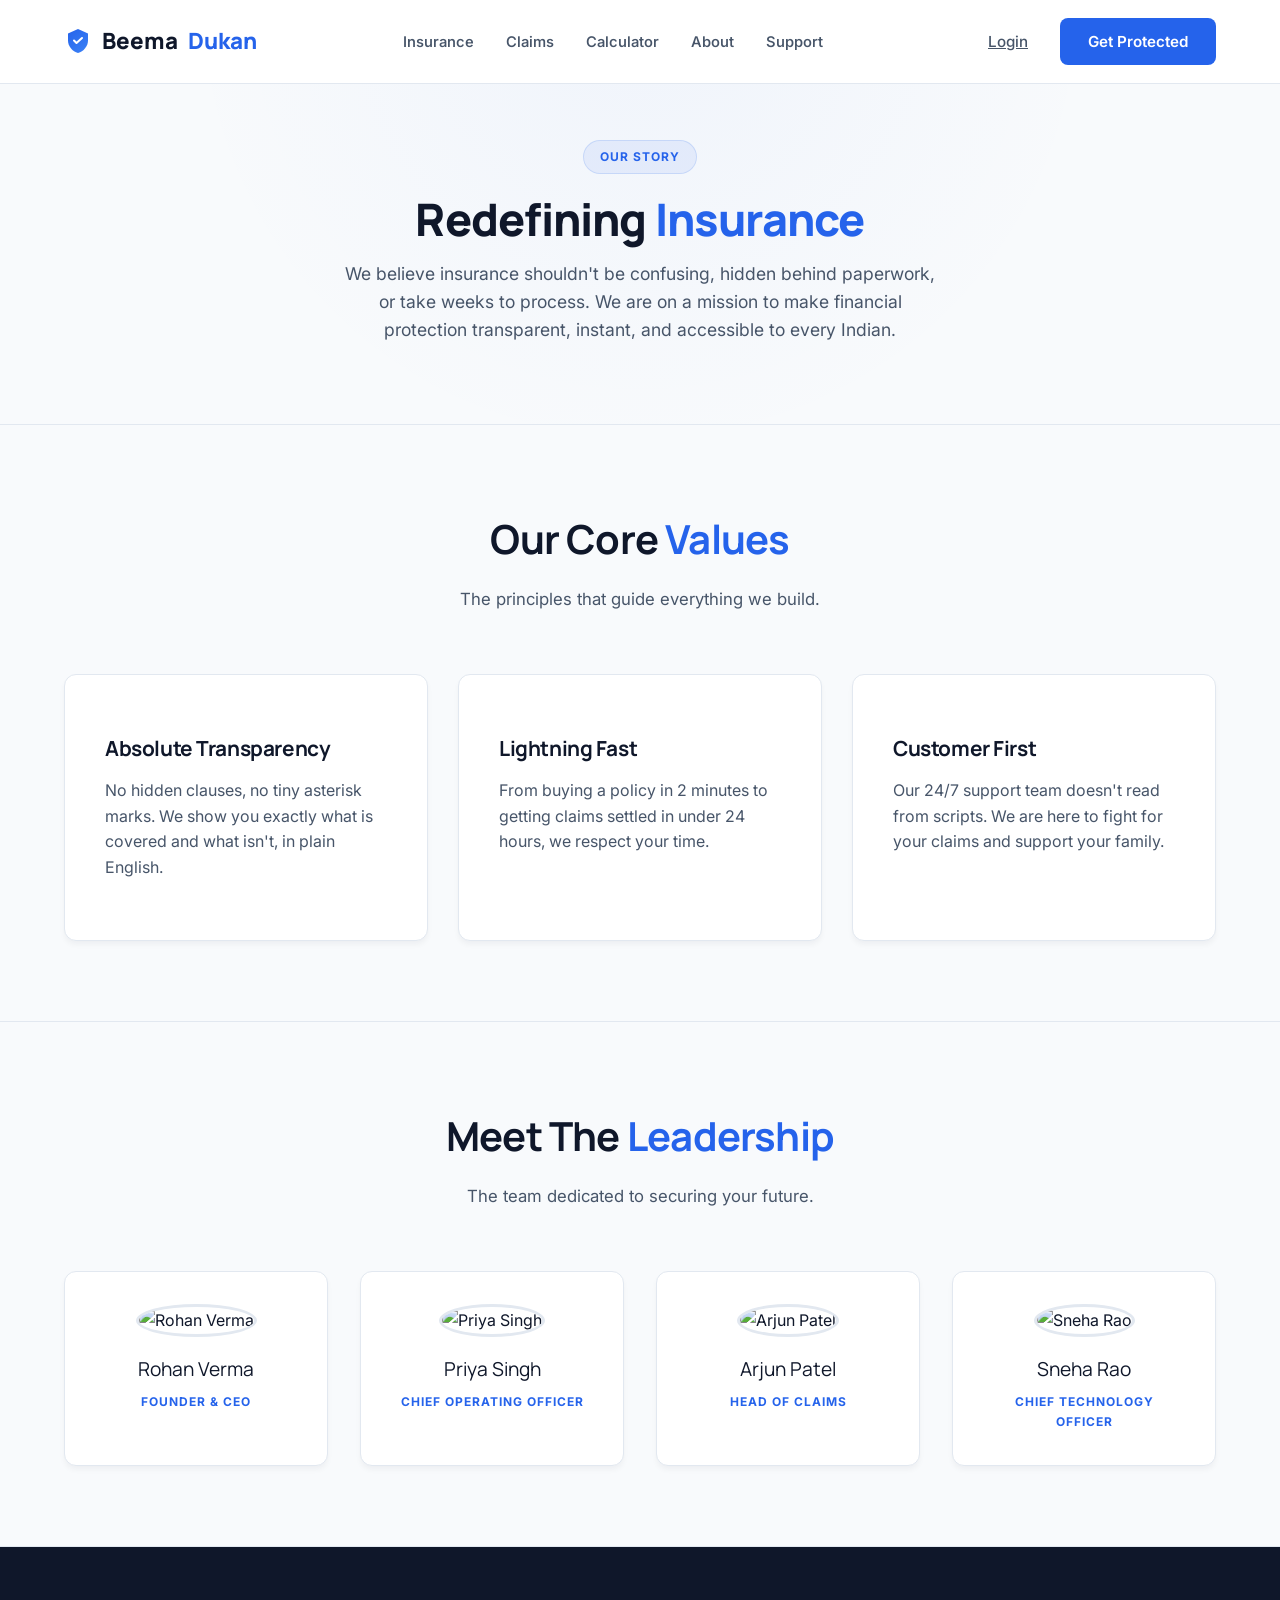
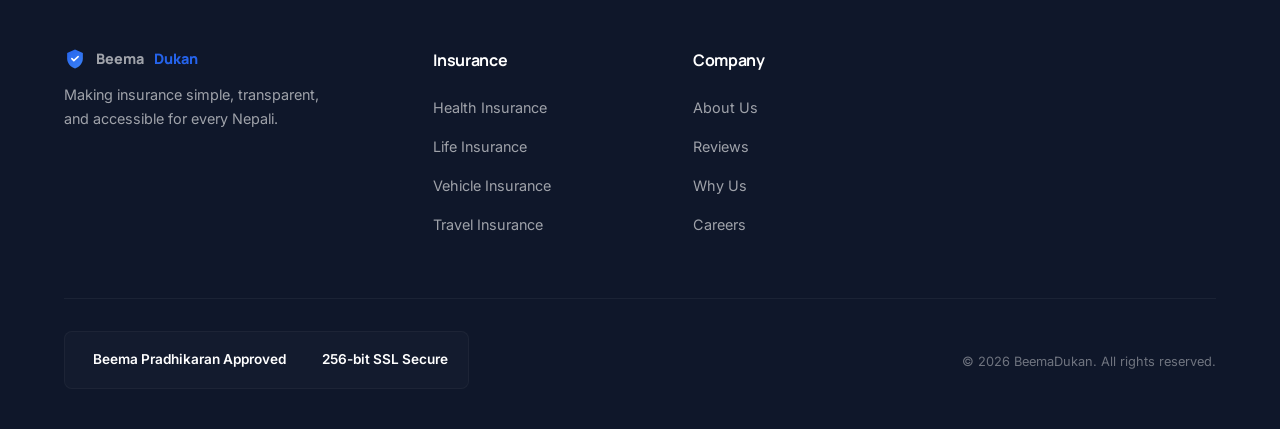
==== commit 86effcb7: "fix: final light mode cleanup - remove all dark rgba backgrounds and white text color refs from scri" ====
--- a/about.html
+++ b/about.html
@@ -70,7 +70,7 @@
     </div>
   </section>
 
-  <section class="info-section" style="background: rgba(255,255,255,0.012); border-top: 1px solid var(--glass-border);">
+  <section class="info-section" style="border-top: 1px solid var(--glass-border);">
     <div class="container">
       <div class="section-header" data-anim="fade-up">
         <h2>Meet The <span class="gradient-text">Leadership</span></h2>
--- a/style.css
+++ b/style.css
@@ -1,414 +1,2061 @@
-/* ===== BeemaDukan — Premium Insurance Website ===== */
-/* BASE + SECTIONS 1-7 */
-
-*, *::before, *::after { margin:0; padding:0; box-sizing:border-box; }
+/* ===== BeemaDukan — Clean Corporate Light Theme ===== */
+
+*, *::before, *::after { 
+  margin: 0; 
+  padding: 0; 
+  box-sizing: border-box; 
+}
 
 :root {
-  --bg: #0B1120; --bg2: #111827; --primary: #2563EB; --accent: #3B82F6;
-  --text: #E5E7EB; --text-dim: #9CA3AF; --glass: rgba(17, 24, 39, 0.9);
-  --glass-border: rgba(255,255,255,0.05); --glow-blue: rgba(37,99,235,0.03);
-  --radius: 16px; --radius-sm: 12px;
-}
-
-html { scroll-behavior: smooth; }
-body { font-family:'Inter',sans-serif; background:var(--bg); color:var(--text); overflow-x:hidden; line-height:1.7; position:relative; }
-h1,h2,h3,h4 { font-family:'Manrope',sans-serif; font-weight:700; letter-spacing:-0.02em; }
-.container { max-width:1200px; margin:0 auto; padding:0 24px; }
+  --bg: #F8FAFC;          /* Clean Slate-50 background */
+  --bg2: #FFFFFF;         /* Pure White background */
+  --glass: #FFFFFF;       /* Alias for backwards compatibility */
+  --primary: #2563EB;     /* Royal blue action brand */
+  --accent: #1D4ED8;      /* Deep royal blue hover */
+  --text: #0F172A;        /* Slate-900 high-contrast body text */
+  --text-dim: #475569;    /* Slate-600 captions and descriptions */
+  --glass-border: #E2E8F0; /* Slate-200 subtle border */
+  --glow-blue: rgba(37,99,235,0.06); 
+  --radius: 12px;         /* Crisp, professional rounded corners */
+  --radius-sm: 8px;       
+}
+
+/* Global form element reset for light mode */
+input, select, textarea {
+  background: #FFFFFF;
+  color: #0F172A;
+  border: 1px solid #CBD5E1;
+  font-family: 'Inter', sans-serif;
+}
+
+html { 
+  scroll-behavior: smooth; 
+}
+
+body { 
+  font-family: 'Inter', sans-serif; 
+  background: var(--bg); 
+  color: var(--text); 
+  overflow-x: hidden; 
+  line-height: 1.7; 
+  position: relative; 
+}
+
+h1, h2, h3, h4 { 
+  font-family: 'Manrope', sans-serif; 
+  font-weight: 700; 
+  letter-spacing: -0.02em; 
+  color: var(--text);
+}
+
+.container { 
+  max-width: 1200px; 
+  margin: 0 auto; 
+  padding: 0 24px; 
+}
 
 /* PAGE LOADER */
-#page-loader { position:fixed; inset:0; z-index:9999; background:var(--bg); display:flex; align-items:center; justify-content:center; transition:opacity .8s cubic-bezier(0.4, 0, 0.2, 1); }
-.loader-logo { animation:loaderPulse 2s infinite ease-in-out; }
-@keyframes loaderPulse { 0%,100%{transform:scale(1);opacity:.8;} 50%{transform:scale(1.1);opacity:1;filter:drop-shadow(0 0 20px var(--primary));} }
-#page-loader.hidden { opacity:0; pointer-events:none; }
+#page-loader { 
+  position: fixed; 
+  inset: 0; 
+  z-index: 9999; 
+  background: var(--bg2); 
+  display: flex; 
+  align-items: center; 
+  justify-content: center; 
+  transition: opacity 0.4s ease; 
+}
+.loader-logo { 
+  animation: loaderPulse 1.5s infinite ease-in-out; 
+}
+@keyframes loaderPulse { 
+  0%, 100% { transform: scale(1); opacity: 0.8; } 
+  50% { transform: scale(1.05); opacity: 1; } 
+}
+#page-loader.hidden { 
+  opacity: 0; 
+  pointer-events: none; 
+}
 
 /* TOASTS */
-#toast-container { position:fixed; bottom:24px; left:24px; z-index:9990; display:flex; flex-direction:column; gap:12px; pointer-events:none; }
-.toast { background:rgba(15,23,42,.95); backdrop-filter:blur(16px); -webkit-backdrop-filter:blur(16px); border:1px solid rgba(255,255,255,.05); border-radius:12px; padding:16px 20px; display:flex; align-items:center; gap:14px; box-shadow:0 8px 32px rgba(0,0,0,.4); transform:translateY(20px); opacity:0; animation:toastEnter .4s forwards cubic-bezier(0.175, 0.885, 0.32, 1.275); pointer-events:auto; }
-.toast.hide { animation:toastExit .4s forwards; }
-.toast-icon { width:32px; height:32px; border-radius:50%; background:rgba(16,185,129,.15); color:#10B981; display:flex; align-items:center; justify-content:center; font-size:1.1rem; flex-shrink:0; }
-.toast-content p { margin:0; font-size:.9rem; font-weight:600; color:var(--text); line-height:1.3; }
-.toast-content span { font-size:.75rem; color:var(--text-dim); }
+#toast-container { 
+  position: fixed; 
+  bottom: 24px; 
+  left: 24px; 
+  z-index: 9990; 
+  display: flex; 
+  flex-direction: column; 
+  gap: 12px; 
+  pointer-events: none; 
+}
+.toast { 
+  background: var(--bg2); 
+  border: 1px solid var(--glass-border); 
+  border-radius: var(--radius-sm); 
+  padding: 16px 20px; 
+  display: flex; 
+  align-items: center; 
+  gap: 14px; 
+  box-shadow: 0 10px 15px -3px rgba(15,23,42,0.08); 
+  transform: translateY(20px); 
+  opacity: 0; 
+  animation: toastEnter .4s forwards cubic-bezier(0.175, 0.885, 0.32, 1.275); 
+  pointer-events: auto; 
+}
+.toast.hide { 
+  animation: toastExit .4s forwards; 
+}
+.toast-icon { 
+  width: 32px; 
+  height: 32px; 
+  border-radius: 50%; 
+  background: rgba(16,185,129,0.1); 
+  color: #10B981; 
+  display: flex; 
+  align-items: center; 
+  justify-content: center; 
+  font-size: 1.1rem; 
+  flex-shrink: 0; 
+}
+.toast-content p { 
+  margin: 0; 
+  font-size: .9rem; 
+  font-weight: 600; 
+  color: var(--text); 
+  line-height: 1.3; 
+}
+.toast-content span { 
+  font-size: .75rem; 
+  color: var(--text-dim); 
+}
 @keyframes toastEnter { to{transform:translateY(0);opacity:1;} }
 @keyframes toastExit { to{transform:translateY(20px);opacity:0;} }
-.gradient-text { color:var(--accent); }
-.glass-card { background:var(--glass); border:1px solid var(--glass-border); border-radius:var(--radius); backdrop-filter:blur(4px); -webkit-backdrop-filter:blur(4px); box-shadow:0 4px 16px rgba(0,0,0,0.3); }
-.section-header { text-align:center; margin-bottom:60px; }
-.section-header h2 { font-size:clamp(1.8rem,4vw,2.8rem); margin-bottom:12px; }
-.section-header p { color:var(--text-dim); max-width:560px; margin:0 auto; font-size:1.05rem; }
-.section-tag { display:inline-block; padding:6px 16px; border-radius:20px; font-size:.8rem; font-weight:600; letter-spacing:1px; text-transform:uppercase; background:rgba(37,99,235,.1); color:var(--accent); border:1px solid rgba(37,99,235,.2); margin-bottom:16px; }
+
+.gradient-text { 
+  color: var(--primary); 
+}
+
+.glass-card { 
+  background: var(--bg2); 
+  border: 1px solid var(--glass-border); 
+  border-radius: var(--radius); 
+  box-shadow: 0 4px 6px -1px rgba(15,23,42,0.05), 0 2px 4px -2px rgba(15,23,42,0.05); 
+}
+
+.section-header { 
+  text-align: center; 
+  margin-bottom: 60px; 
+}
+.section-header h2 { 
+  font-size: clamp(1.8rem, 4vw, 2.5rem); 
+  margin-bottom: 12px; 
+}
+.section-header p { 
+  color: var(--text-dim); 
+  max-width: 560px; 
+  margin: 0 auto; 
+  font-size: 1.05rem; 
+}
+.section-tag { 
+  display: inline-block; 
+  padding: 6px 16px; 
+  border-radius: 20px; 
+  font-size: .75rem; 
+  font-weight: 700; 
+  letter-spacing: 1px; 
+  text-transform: uppercase; 
+  background: rgba(37,99,235,.08); 
+  color: var(--primary); 
+  border: 1px solid rgba(37,99,235,.15); 
+  margin-bottom: 16px; 
+}
 
 /* BUTTONS */
-.btn-primary { padding:16px 32px; border:none; border-radius:var(--radius-sm); background:var(--primary); color:#fff; font-weight:600; font-size:.95rem; cursor:pointer; transition:all .3s cubic-bezier(0.4, 0, 0.2, 1); font-family:'Inter',sans-serif; box-shadow:0 2px 4px rgba(37,99,235,0.1); }
-.btn-primary:hover { background:var(--accent); transform:translateY(-1px); box-shadow:0 4px 12px rgba(37,99,235,0.15); }
-.btn-glow { box-shadow:none; } /* Removing startup glow entirely */
-.btn-outline { padding:16px 32px; border:1px solid rgba(255,255,255,.1); border-radius:var(--radius-sm); background:transparent; color:var(--text); font-weight:600; font-size:.95rem; cursor:pointer; transition:all .3s cubic-bezier(0.4, 0, 0.2, 1); font-family:'Inter',sans-serif; }
-.btn-outline:hover { border-color:var(--primary); background:rgba(37,99,235,.05); transform:translateY(-1px); }
-.btn-ghost { padding:10px 20px; border:none; background:transparent; color:var(--text-dim); font-weight:500; cursor:pointer; transition:color .3s; font-family:'Inter',sans-serif; font-size:.95rem; }
-.btn-ghost:hover { color:#fff; }
-.btn-lg { padding:18px 40px; font-size:1.05rem; }
+.btn-primary { 
+  padding: 14px 28px; 
+  border: none; 
+  border-radius: var(--radius-sm); 
+  background: var(--primary); 
+  color: #fff; 
+  font-weight: 600; 
+  font-size: .95rem; 
+  cursor: pointer; 
+  transition: all 0.2s ease; 
+  font-family: 'Inter', sans-serif; 
+}
+.btn-primary:hover { 
+  background: var(--accent); 
+  transform: translateY(-1px); 
+  box-shadow: 0 4px 12px rgba(37,99,235,0.15); 
+}
+.btn-outline { 
+  padding: 14px 28px; 
+  border: 1px solid var(--glass-border); 
+  border-radius: var(--radius-sm); 
+  background: #fff; 
+  color: var(--text); 
+  font-weight: 600; 
+  font-size: .95rem; 
+  cursor: pointer; 
+  transition: all 0.2s ease; 
+  font-family: 'Inter', sans-serif; 
+}
+.btn-outline:hover { 
+  border-color: var(--primary); 
+  background: rgba(37,99,235,.03); 
+  transform: translateY(-1px); 
+}
+.btn-ghost { 
+  padding: 10px 20px; 
+  border: none; 
+  background: transparent; 
+  color: var(--text-dim); 
+  font-weight: 500; 
+  cursor: pointer; 
+  transition: color 0.2s; 
+  font-family: 'Inter', sans-serif; 
+  font-size: .95rem; 
+}
+.btn-ghost:hover { 
+  color: var(--text); 
+}
+.btn-lg { 
+  padding: 16px 36px; 
+  font-size: 1.05rem; 
+}
 
 /* NAVBAR */
-.navbar { position:fixed; top:0; left:0; width:100%; z-index:1000; padding:16px 0; transition:all .4s; }
-.navbar.scrolled { background:rgba(15,23,42,.85); backdrop-filter:blur(20px); -webkit-backdrop-filter:blur(20px); border-bottom:1px solid var(--glass-border); padding:10px 0; }
-.nav-container { max-width:1200px; margin:0 auto; padding:0 24px; display:flex; align-items:center; justify-content:space-between; }
-.logo { text-decoration:none; font-family:'Manrope',sans-serif; font-size:1.4rem; font-weight:800; color:#fff; display:flex; align-items:center; gap:6px; }
-.logo-icon { font-size:1.6rem; }
-.logo-accent { color:var(--primary); }
-.nav-links { list-style:none; display:flex; gap:32px; }
-.nav-links a { text-decoration:none; color:var(--text-dim); font-weight:500; font-size:.92rem; transition:color .3s; position:relative; }
-.nav-links a:hover { color:#fff; }
-.nav-links a::after { content:''; position:absolute; bottom:-4px; left:0; width:0; height:2px; background:var(--primary); transition:width .3s; border-radius:2px; }
-.nav-links a:hover::after { width:100%; }
-.nav-actions { display:flex; gap:12px; align-items:center; }
-.hamburger { display:none; background:none; border:none; cursor:pointer; flex-direction:column; gap:5px; padding:4px; }
-.hamburger span { display:block; width:24px; height:2px; background:#fff; border-radius:2px; transition:all .3s; }
+.navbar { 
+  position: fixed; 
+  top: 0; 
+  left: 0; 
+  width: 100%; 
+  z-index: 1000; 
+  padding: 18px 0; 
+  background: var(--bg2);
+  border-bottom: 1px solid var(--glass-border);
+  transition: all 0.3s ease; 
+}
+.navbar.scrolled { 
+  padding: 12px 0; 
+  box-shadow: 0 4px 6px -1px rgba(0,0,0,0.05); 
+}
+.nav-container { 
+  max-width: 1200px; 
+  margin: 0 auto; 
+  padding: 0 24px; 
+  display: flex; 
+  align-items: center; 
+  justify-content: space-between; 
+}
+.logo { 
+  text-decoration: none; 
+  font-family: 'Manrope', sans-serif; 
+  font-size: 1.4rem; 
+  font-weight: 800; 
+  color: var(--text); 
+  display: flex; 
+  align-items: center; 
+  gap: 8px; 
+}
+.logo-icon { 
+  font-size: 1.6rem; 
+}
+.logo-accent { 
+  color: var(--primary); 
+}
+.nav-links { 
+  list-style: none; 
+  display: flex; 
+  gap: 32px; 
+}
+.nav-links a { 
+  text-decoration: none; 
+  color: var(--text-dim); 
+  font-weight: 550; 
+  font-size: .92rem; 
+  transition: color 0.2s; 
+  position: relative; 
+}
+.nav-links a:hover { 
+  color: var(--primary); 
+}
+.nav-links a::after { 
+  content: ''; 
+  position: absolute; 
+  bottom: -4px; 
+  left: 0; 
+  width: 0; 
+  height: 2px; 
+  background: var(--primary); 
+  transition: width 0.2s; 
+  border-radius: 2px; 
+}
+.nav-links a:hover::after { 
+  width: 100%; 
+}
+.nav-actions { 
+  display: flex; 
+  gap: 12px; 
+  align-items: center; 
+}
+.hamburger { 
+  display: none; 
+  background: none; 
+  border: none; 
+  cursor: pointer; 
+  flex-direction: column; 
+  gap: 5px; 
+  padding: 4px; 
+}
+.hamburger span { 
+  display: block; 
+  width: 24px; 
+  height: 2px; 
+  background: var(--text); 
+  border-radius: 2px; 
+  transition: all 0.3s; 
+}
 
 /* HERO */
-.hero { min-height:100vh; display:flex; align-items:center; position:relative; overflow:hidden; padding:160px 0 140px; }
-.hero-bg-effects { position:absolute; inset:0; pointer-events:none; background:radial-gradient(600px circle at var(--x, 50%) var(--y, 50%), rgba(37,99,235,0.06), transparent 40%); transition:background 0.1s ease; }
-.gradient-orb { position:absolute; border-radius:50%; filter:blur(100px); opacity:0.08; }
-.orb-1 { width:600px; height:600px; background:var(--primary); top:-10%; right:10%; animation:orbFloat 20s ease-in-out infinite; }
-#particleCanvas, #ctaParticles { position:absolute; inset:0; width:100%; height:100%; opacity:0.6; }
-@keyframes orbFloat { 0%,100%{ transform:translate(0,0); } 50%{ transform:translate(30px,-30px); } }
-
-.hero-container { max-width:1200px; margin:0 auto; padding:0 24px; display:grid; grid-template-columns:1fr 1fr; gap:60px; align-items:center; position:relative; z-index:2; }
-.hero-badge { display:inline-block; padding:8px 18px; border-radius:20px; font-size:.85rem; font-weight:500; background:rgba(37,99,235,.12); border:1px solid rgba(37,99,235,.25); color:var(--primary); margin-bottom:24px; }
-.hero-title { font-size:clamp(2.5rem,6vw,4.2rem); line-height:1.15; margin-bottom:20px; }
-.hero-sub { color:var(--text-dim); font-size:1.1rem; margin-bottom:32px; max-width:480px; }
-.hero-ctas { display:flex; gap:16px; margin-bottom:28px; flex-wrap:wrap; }
-.hero-secure-strip { display:flex; gap:20px; flex-wrap:wrap; margin-bottom:48px; }
-.hero-secure-strip span { display:flex; align-items:center; gap:6px; font-size:.8rem; color:var(--text-dim); font-weight:500; }
-.hero-secure-strip i { color:var(--primary); font-size:1rem; }
-.trust-row { display:flex; gap:32px; }
-.trust-item { display:flex; flex-direction:column; }
-.trust-item strong { font-size:1.3rem; font-family:'Manrope',sans-serif; }
-.trust-item span { font-size:.8rem; color:var(--text-dim); }
-
-/* Hero Visual Dashboard */
-.hero-visual { position:relative; height:500px; width:100%; display:flex; align-items:center; justify-content:center; perspective:1000px; }
-.central-shield { position:absolute; width:140px; height:140px; display:flex; align-items:center; justify-content:center; z-index:5; }
-.shield-core { width:100px; height:100px; border-radius:50%; background:linear-gradient(135deg,var(--primary),var(--accent)); display:flex; align-items:center; justify-content:center; font-size:3rem; color:#fff; box-shadow:0 0 40px var(--glow-blue); z-index:2; position:relative; }
-.shield-pulse { position:absolute; inset:0; border-radius:50%; background:var(--glow-blue); animation:shieldPulse 3s cubic-bezier(0.4,0,0.6,1) infinite; z-index:1; }
-.shield-pulse.delay { animation-delay:1.5s; }
-@keyframes shieldPulse { 0%{ transform:scale(1); opacity:0.8; } 100%{ transform:scale(2); opacity:0; } }
-
-.float-widget { position:absolute; padding:20px; box-shadow:0 12px 30px rgba(0,0,0,0.4); animation:floatWidget 6s ease-in-out infinite; border-top:1px solid rgba(255,255,255,0.05); border-left:1px solid rgba(255,255,255,0.05); background:rgba(17,24,39,0.95); backdrop-filter:blur(8px); border-radius:20px; }
-.w-coverage { top:5%; right:-10%; width:240px; animation-delay:0s; z-index:4; transform:translateZ(40px); }
-.w-header { display:flex; justify-content:space-between; align-items:center; font-size:0.8rem; color:var(--text-dim); margin-bottom:8px; font-weight:600; }
-.w-status { color:#10B981; background:rgba(16,185,129,0.15); padding:2px 8px; border-radius:12px; font-size:0.7rem; }
-.w-value { font-size:1.6rem; font-weight:800; font-family:'Manrope',sans-serif; margin-bottom:12px; }
-.w-chart { display:flex; gap:6px; align-items:flex-end; height:48px; }
-.w-chart .bar { flex:1; background:linear-gradient(to top,var(--primary),var(--accent)); border-radius:4px; height:0%; animation:growBar 1.5s cubic-bezier(0.1,0.8,0.2,1) forwards; }
-@keyframes growBar { to { height:var(--h); } }
-
-.w-policy { bottom:0%; right:-5%; left:auto; display:flex; align-items:center; gap:16px; animation-delay:1.5s; z-index:6; transform:translateZ(60px); }
-.w-icon-box { width:48px; height:48px; border-radius:14px; background:rgba(37,99,235,0.1); color:var(--accent); display:flex; align-items:center; justify-content:center; font-size:1.4rem; border:1px solid rgba(37,99,235,0.2); }
-.w-label { font-weight:700; font-size:1rem; }
-.w-sub { font-size:0.75rem; color:var(--text-dim); }
-
-.w-activity { top:30%; left:-15%; animation-delay:3s; z-index:3; transform:translateZ(20px); }
-.activity-row { display:flex; align-items:center; gap:12px; margin-bottom:12px; }
-.activity-row:last-child { margin-bottom:0; }
-.activity-row i { font-size:1.4rem; }
-.activity-row p { font-size:0.85rem; font-weight:600; margin:0; }
-.activity-row span { font-size:0.7rem; color:var(--text-dim); }
-.text-green { color:#10B981; }
-.text-blue { color:#3B82F6; }
-.text-purple { color:var(--accent); }
-
-@keyframes floatWidget { 0%,100%{ transform:translateY(0); } 50%{ transform:translateY(-15px); } }
+.hero { 
+  min-height: 90vh; 
+  display: flex; 
+  align-items: center; 
+  position: relative; 
+  overflow: hidden; 
+  padding: 140px 0 100px; 
+  background: radial-gradient(circle at top right, rgba(37,99,235,0.05) 0%, transparent 60%);
+}
+.hero-bg-effects { 
+  display: none; 
+}
+
+.hero-container { 
+  max-width: 1200px; 
+  margin: 0 auto; 
+  padding: 0 24px; 
+  display: grid; 
+  grid-template-columns: 1.1fr 0.9fr; 
+  gap: 60px; 
+  align-items: center; 
+  position: relative; 
+  z-index: 2; 
+}
+.hero-badge { 
+  display: inline-block; 
+  padding: 6px 14px; 
+  border-radius: 20px; 
+  font-size: .8rem; 
+  font-weight: 600; 
+  background: rgba(37,99,235,.08); 
+  border: 1px solid rgba(37,99,235,.15); 
+  color: var(--primary); 
+  margin-bottom: 24px; 
+}
+.hero-title { 
+  font-size: clamp(2.3rem, 5vw, 3.8rem); 
+  line-height: 1.15; 
+  margin-bottom: 20px; 
+  color: var(--text);
+}
+.hero-sub { 
+  color: var(--text-dim); 
+  font-size: 1.05rem; 
+  margin-bottom: 32px; 
+  max-width: 520px; 
+}
+.hero-ctas { 
+  display: flex; 
+  gap: 16px; 
+  margin-bottom: 28px; 
+  flex-wrap: wrap; 
+}
+.hero-secure-strip { 
+  display: flex; 
+  gap: 20px; 
+  flex-wrap: wrap; 
+  margin-bottom: 40px; 
+}
+.hero-secure-strip span { 
+  display: flex; 
+  align-items: center; 
+  gap: 6px; 
+  font-size: .8rem; 
+  color: var(--text-dim); 
+  font-weight: 500; 
+}
+.hero-secure-strip i { 
+  color: var(--primary); 
+  font-size: 1rem; 
+}
+.trust-row { 
+  display: flex; 
+  gap: 32px; 
+}
+.trust-item { 
+  display: flex; 
+  flex-direction: column; 
+}
+.trust-item strong { 
+  font-size: 1.3rem; 
+  font-family: 'Manrope', sans-serif; 
+  color: var(--text);
+}
+.trust-item span { 
+  font-size: .8rem; 
+  color: var(--text-dim); 
+}
+
+/* Hero Visual Layout - Clean Static Dashboard */
+.hero-visual { 
+  position: relative; 
+  height: 440px; 
+  width: 100%; 
+  display: flex; 
+  align-items: center; 
+  justify-content: center; 
+}
+.central-shield { 
+  display: none; 
+}
+
+.float-widget { 
+  position: absolute; 
+  padding: 20px; 
+  box-shadow: 0 10px 15px -3px rgba(15,23,42,0.08); 
+  border: 1px solid var(--glass-border); 
+  background: var(--bg2); 
+  border-radius: var(--radius); 
+}
+.w-coverage { 
+  top: 5%; 
+  right: 0%; 
+  width: 240px; 
+  z-index: 4; 
+}
+.w-header { 
+  display: flex; 
+  justify-content: space-between; 
+  align-items: center; 
+  font-size: 0.8rem; 
+  color: var(--text-dim); 
+  margin-bottom: 8px; 
+  font-weight: 600; 
+}
+.w-status { 
+  color: #10B981; 
+  background: rgba(16,185,129,0.1); 
+  padding: 2px 8px; 
+  border-radius: 12px; 
+  font-size: 0.7rem; 
+}
+.w-value { 
+  font-size: 1.6rem; 
+  font-weight: 800; 
+  font-family: 'Manrope', sans-serif; 
+  margin-bottom: 12px; 
+}
+.w-chart { 
+  display: flex; 
+  gap: 6px; 
+  align-items: flex-end; 
+  height: 48px; 
+}
+.w-chart .bar { 
+  flex: 1; 
+  background: var(--primary); 
+  border-radius: 4px; 
+  height: var(--h); 
+}
+
+.w-policy { 
+  bottom: 15%; 
+  right: 10%; 
+  display: flex; 
+  align-items: center; 
+  gap: 16px; 
+  z-index: 6; 
+}
+.w-icon-box { 
+  width: 44px; 
+  height: 44px; 
+  border-radius: 10px; 
+  background: rgba(37,99,235,0.08); 
+  color: var(--primary); 
+  display: flex; 
+  align-items: center; 
+  justify-content: center; 
+  font-size: 1.3rem; 
+  border: 1px solid rgba(37,99,235,0.15); 
+}
+.w-label { 
+  font-weight: 700; 
+  font-size: .95rem; 
+}
+.w-sub { 
+  font-size: 0.75rem; 
+  color: var(--text-dim); 
+}
+
+.w-activity { 
+  top: 30%; 
+  left: 0%; 
+  z-index: 3; 
+  width: 250px;
+}
+.activity-row { 
+  display: flex; 
+  align-items: center; 
+  gap: 12px; 
+  margin-bottom: 12px; 
+}
+.activity-row:last-child { 
+  margin-bottom: 0; 
+}
+.activity-row i { 
+  font-size: 1.3rem; 
+}
+.activity-row p { 
+  font-size: 0.85rem; 
+  font-weight: 600; 
+  margin: 0; 
+}
+.activity-row span { 
+  font-size: 0.7rem; 
+  color: var(--text-dim); 
+}
+.text-green { color: #10B981; }
+.text-blue { color: var(--primary); }
+.text-purple { color: #8B5CF6; }
 
 /* STATS */
-.stats-section { padding:140px 0; background: rgba(255,255,255,0.012); border-top: 1px solid var(--glass-border); border-bottom: 1px solid var(--glass-border); }
-.stats-grid { display:grid; grid-template-columns:repeat(4,1fr); gap:24px; }
-.stat-card { padding:36px 24px; text-align:center; transition:transform .3s ease, box-shadow .3s ease; }
-.stat-card:hover { transform:translateY(-4px); box-shadow:0 8px 24px rgba(0,0,0,0.2); }
-.stat-number, .stat-number-text { font-size:2.8rem; font-weight:800; font-family:'Manrope',sans-serif; color:var(--text); line-height:1.2; }
-.stat-icon { font-size:2rem; margin-bottom:4px; }
-.stat-label { color:var(--text-dim); margin-top:8px; font-size:.95rem; opacity:0.6; }
+.stats-section { 
+  padding: 100px 0; 
+  background: var(--bg2); 
+  border-top: 1px solid var(--glass-border); 
+  border-bottom: 1px solid var(--glass-border); 
+}
+.stats-grid { 
+  display: grid; 
+  grid-template-columns: repeat(4, 1fr); 
+  gap: 24px; 
+}
+.stat-card { 
+  padding: 30px 20px; 
+  text-align: center; 
+  transition: transform 0.2s; 
+}
+.stat-card:hover { 
+  transform: translateY(-2px); 
+}
+.stat-number, .stat-number-text { 
+  font-size: 2.5rem; 
+  font-weight: 800; 
+  font-family: 'Manrope', sans-serif; 
+  color: var(--text); 
+  line-height: 1.2; 
+}
+.stat-icon { 
+  font-size: 1.8rem; 
+  margin-bottom: 4px; 
+}
+.stat-label { 
+  color: var(--text-dim); 
+  margin-top: 8px; 
+  font-size: .95rem; 
+}
 
 /* CATEGORIES */
-.categories { padding:140px 0; }
-.policy-grid { display:grid; grid-template-columns:repeat(auto-fit, minmax(280px, 1fr)); gap:24px; }
-.policy-card { background:var(--glass); border-radius:16px; overflow:hidden; border:1px solid var(--glass-border); box-shadow:0 8px 32px rgba(0,0,0,0.2); transition:transform 0.3s cubic-bezier(0.4, 0, 0.2, 1), box-shadow 0.3s ease; display:flex; flex-direction:column; cursor:pointer; }
-.policy-card:hover { transform:translateY(-6px); box-shadow:0 16px 40px rgba(0,0,0,0.4); border-color:rgba(255,255,255,0.1); }
-.pc-header { padding:14px; font-size:0.85rem; font-weight:700; text-align:center; color:#ffffff; font-family:'Inter',sans-serif; letter-spacing:1px; text-transform:uppercase; }
-.pc-body { padding:36px 24px; flex:1; display:flex; flex-direction:column; align-items:center; justify-content:center; text-align:center; }
-.pc-icon { font-size:3.5rem; margin-bottom:20px; line-height:1; transition:transform 0.3s ease; filter:drop-shadow(0 4px 12px rgba(0,0,0,0.3)); }
-.policy-card:hover .pc-icon { transform:scale(1.1); }
-.pc-title { font-size:1.3rem; font-weight:800; color:var(--text); font-family:'Manrope',sans-serif; margin-bottom:12px; }
-.pc-body p { font-size:0.95rem; color:var(--text-dim); line-height:1.6; margin:0; }
+.categories { 
+  padding: 100px 0; 
+}
+.policy-grid { 
+  display: grid; 
+  grid-template-columns: repeat(auto-fit, minmax(280px, 1fr)); 
+  gap: 24px; 
+}
+.policy-card { 
+  background: var(--bg2); 
+  border-radius: var(--radius); 
+  overflow: hidden; 
+  border: 1px solid var(--glass-border); 
+  box-shadow: 0 4px 6px -1px rgba(15,23,42,0.05); 
+  transition: all 0.2s ease; 
+  display: flex; 
+  flex-direction: column; 
+  cursor: pointer; 
+}
+.policy-card:hover { 
+  transform: translateY(-4px); 
+  box-shadow: 0 10px 15px -3px rgba(15,23,42,0.08); 
+  border-color: #CBD5E1; 
+}
+.pc-header { 
+  padding: 10px; 
+  font-size: 0.75rem; 
+  font-weight: 700; 
+  text-align: center; 
+  color: #fff; 
+  background: var(--primary);
+  letter-spacing: 1px; 
+  text-transform: uppercase; 
+}
+.pc-body { 
+  padding: 36px 24px; 
+  flex: 1; 
+  display: flex; 
+  flex-direction: column; 
+  align-items: center; 
+  justify-content: center; 
+  text-align: center; 
+}
+.pc-icon { 
+  font-size: 3rem; 
+  margin-bottom: 16px; 
+  line-height: 1; 
+  color: var(--primary);
+}
+.pc-title { 
+  font-size: 1.25rem; 
+  font-weight: 800; 
+  color: var(--text); 
+  font-family: 'Manrope', sans-serif; 
+  margin-bottom: 8px; 
+}
+.pc-body p { 
+  font-size: 0.95rem; 
+  color: var(--text-dim); 
+  line-height: 1.6; 
+  margin: 0; 
+}
 
 /* PRICING SECTION */
-.pricing-section { padding:140px 0; border-top:1px solid var(--glass-border); }
-.pricing-controls { display:flex; flex-direction:column; align-items:center; gap:24px; margin-bottom:60px; }
-.pricing-tabs { display:flex; gap:8px; padding:6px; background:rgba(255,255,255,0.03); border:1px solid rgba(255,255,255,0.05); border-radius:30px; }
-.ptab { padding:10px 24px; border:none; background:transparent; color:var(--text-dim); font-size:0.95rem; font-weight:600; border-radius:24px; cursor:pointer; transition:all 0.3s; }
-.ptab:hover { color:#fff; }
-.ptab.active { background:var(--primary); color:#fff; box-shadow:0 4px 12px rgba(37,99,235,0.2); }
-
-.billing-toggle { display:flex; align-items:center; gap:16px; }
-.bill-label { font-size:0.95rem; font-weight:500; color:var(--text); }
-.badge-save { font-size:0.7rem; padding:4px 8px; background:rgba(16,185,129,0.15); color:#10B981; border-radius:12px; margin-left:6px; font-weight:700; text-transform:uppercase; letter-spacing:1px; }
-.switch { position:relative; display:inline-block; width:52px; height:28px; }
-.switch input { opacity:0; width:0; height:0; }
-.slider { position:absolute; cursor:pointer; top:0; left:0; right:0; bottom:0; background-color:rgba(255,255,255,0.1); transition:.4s; border-radius:34px; border:1px solid rgba(255,255,255,0.1); }
-.slider:before { position:absolute; content:""; height:20px; width:20px; left:3px; bottom:3px; background-color:var(--primary); transition:.4s; border-radius:50%; }
-input:checked + .slider { background-color:rgba(37,99,235,0.15); border-color:var(--primary); }
-input:checked + .slider:before { transform:translateX(24px); background-color:var(--primary); }
-
-.pricing-grid { display:none; grid-template-columns:repeat(3, 1fr); gap:24px; max-width:1000px; margin:0 auto; }
-.pricing-grid.active { display:grid; animation:fadeIn 0.5s ease forwards; }
-@keyframes fadeIn { from{opacity:0; transform:translateY(10px);} to{opacity:1; transform:translateY(0);} }
-
-.price-card { padding:40px 32px; border-radius:20px; display:flex; flex-direction:column; position:relative; overflow:hidden; transition:transform 0.3s, box-shadow 0.3s; }
-.price-card:hover { transform:translateY(-6px); box-shadow:0 16px 40px rgba(0,0,0,0.4); border-color:rgba(255,255,255,0.1); }
-.price-card.popular { border-color:rgba(37,99,235,0.3); box-shadow:0 8px 32px rgba(37,99,235,0.1); transform:scale(1.05); z-index:2; }
-.price-card.popular:hover { transform:scale(1.05) translateY(-6px); }
-
-.popular-badge { position:absolute; top:0; left:0; right:0; background:linear-gradient(135deg, var(--primary), var(--accent)); color:#fff; text-align:center; padding:6px 0; font-size:0.75rem; font-weight:700; text-transform:uppercase; letter-spacing:1px; }
-
-.pc-top { display:flex; flex-direction:column; align-items:flex-start; margin-bottom:20px; }
-.price-card.popular .pc-top { margin-top:20px; }
-.pc-top i { font-size:2rem; color:var(--primary); margin-bottom:16px; }
-.pc-top h3 { font-size:1.4rem; font-family:'Manrope',sans-serif; margin:0; }
-
-.pc-price { display:flex; align-items:baseline; margin-bottom:32px; gap:4px; }
-.pc-price .currency { font-size:1rem; color:var(--text-dim); font-weight:600; }
-.pc-price .amount { font-size:2.8rem; font-weight:800; font-family:'Manrope',sans-serif; color:var(--text); line-height:1; }
-.pc-price .period { font-size:0.9rem; color:var(--text-dim); }
-
-.pc-features { list-style:none; padding:0; margin:0 0 40px 0; flex:1; }
-.pc-features li { display:flex; align-items:center; gap:12px; font-size:0.95rem; color:var(--text-dim); margin-bottom:16px; }
-.pc-features li i { color:#10B981; font-size:1.1rem; }
-
-.pricing-disclaimer { text-align:center; font-size:0.8rem; color:var(--text-dim); margin-top:40px; opacity:0.6; }
+.pricing-section { 
+  padding: 100px 0; 
+  border-top: 1px solid var(--glass-border); 
+  background: var(--bg2);
+}
+.pricing-controls { 
+  display: flex; 
+  flex-direction: column; 
+  align-items: center; 
+  gap: 20px; 
+  margin-bottom: 48px; 
+}
+.pricing-tabs { 
+  display: flex; 
+  gap: 6px; 
+  padding: 4px; 
+  background: #F1F5F9; 
+  border: 1px solid var(--glass-border); 
+  border-radius: 30px; 
+}
+.ptab { 
+  padding: 8px 20px; 
+  border: none; 
+  background: transparent; 
+  color: var(--text-dim); 
+  font-size: 0.9rem; 
+  font-weight: 600; 
+  border-radius: 24px; 
+  cursor: pointer; 
+  transition: all 0.2s; 
+}
+.ptab:hover { 
+  color: var(--text); 
+}
+.ptab.active { 
+  background: var(--primary); 
+  color: #fff; 
+}
+
+.billing-toggle { 
+  display: flex; 
+  align-items: center; 
+  gap: 16px; 
+}
+.bill-label { 
+  font-size: 0.95rem; 
+  font-weight: 550; 
+  color: var(--text); 
+}
+.badge-save { 
+  font-size: 0.7rem; 
+  padding: 4px 8px; 
+  background: rgba(16,185,129,0.1); 
+  color: #10B981; 
+  border-radius: 12px; 
+  margin-left: 6px; 
+  font-weight: 700; 
+  text-transform: uppercase; 
+}
+.switch { 
+  position: relative; 
+  display: inline-block; 
+  width: 50px; 
+  height: 26px; 
+}
+.switch input { 
+  opacity: 0; 
+  width: 0; 
+  height: 0; 
+}
+.slider { 
+  position: absolute; 
+  cursor: pointer; 
+  top: 0; 
+  left: 0; 
+  right: 0; 
+  bottom: 0; 
+  background-color: #CBD5E1; 
+  transition: .3s; 
+  border-radius: 34px; 
+}
+.slider:before { 
+  position: absolute; 
+  content: ""; 
+  height: 20px; 
+  width: 20px; 
+  left: 3px; 
+  bottom: 3px; 
+  background-color: #FFF; 
+  transition: .3s; 
+  border-radius: 50%; 
+  box-shadow: 0 1px 3px rgba(0,0,0,0.15);
+}
+input:checked + .slider { 
+  background-color: var(--primary); 
+}
+input:checked + .slider:before { 
+  transform: translateX(24px); 
+}
+
+.pricing-grid { 
+  display: none; 
+  grid-template-columns: repeat(3, 1fr); 
+  gap: 24px; 
+  max-width: 1000px; 
+  margin: 0 auto; 
+}
+.pricing-grid.active { 
+  display: grid; 
+  animation: fadeIn 0.4s ease forwards; 
+}
+@keyframes fadeIn { 
+  from { opacity: 0; transform: translateY(10px); } 
+  to { opacity: 1; transform: translateY(0); } 
+}
+
+.price-card { 
+  padding: 40px 32px; 
+  border-radius: var(--radius); 
+  display: flex; 
+  flex-direction: column; 
+  position: relative; 
+  overflow: hidden; 
+  transition: all 0.2s; 
+  background: var(--bg2);
+  border: 1px solid var(--glass-border);
+  box-shadow: 0 4px 6px -1px rgba(15,23,42,0.05);
+}
+.price-card:hover { 
+  transform: translateY(-4px); 
+  box-shadow: 0 10px 15px -3px rgba(15,23,42,0.08); 
+  border-color: #CBD5E1;
+}
+.price-card.popular { 
+  border-color: var(--primary); 
+  transform: scale(1.03); 
+  z-index: 2; 
+}
+.price-card.popular:hover { 
+  transform: scale(1.03) translateY(-4px); 
+}
+
+.popular-badge { 
+  position: absolute; 
+  top: 0; 
+  left: 0; 
+  right: 0; 
+  background: var(--primary); 
+  color: #fff; 
+  text-align: center; 
+  padding: 6px 0; 
+  font-size: 0.7rem; 
+  font-weight: 700; 
+  text-transform: uppercase; 
+  letter-spacing: 1px; 
+}
+
+.pc-top { 
+  display: flex; 
+  flex-direction: column; 
+  align-items: flex-start; 
+  margin-bottom: 20px; 
+}
+.price-card.popular .pc-top { 
+  margin-top: 15px; 
+}
+.pc-top i { 
+  font-size: 2rem; 
+  color: var(--primary); 
+  margin-bottom: 12px; 
+}
+.pc-top h3 { 
+  font-size: 1.3rem; 
+  font-family: 'Manrope', sans-serif; 
+  margin: 0; 
+}
+
+.pc-price { 
+  display: flex; 
+  align-items: baseline; 
+  margin-bottom: 24px; 
+  gap: 4px; 
+}
+.pc-price .currency { 
+  font-size: 1rem; 
+  color: var(--text-dim); 
+  font-weight: 600; 
+}
+.pc-price .amount { 
+  font-size: 2.6rem; 
+  font-weight: 800; 
+  font-family: 'Manrope', sans-serif; 
+  color: var(--text); 
+  line-height: 1; 
+}
+.pc-price .period { 
+  font-size: 0.9rem; 
+  color: var(--text-dim); 
+}
+
+.pc-features { 
+  list-style: none; 
+  padding: 0; 
+  margin: 0 0 32px 0; 
+  flex: 1; 
+}
+.pc-features li { 
+  display: flex; 
+  align-items: center; 
+  gap: 12px; 
+  font-size: 0.95rem; 
+  color: var(--text-dim); 
+  margin-bottom: 12px; 
+}
+.pc-features li i { 
+  color: #10B981; 
+  font-size: 1.1rem; 
+}
+
+.pricing-disclaimer { 
+  text-align: center; 
+  font-size: 0.8rem; 
+  color: var(--text-dim); 
+  margin-top: 40px; 
+  opacity: 0.7; 
+}
 
 /* HOW IT WORKS */
-.how-it-works { padding:140px 0; background:rgba(255,255,255,0.012); border-top:1px solid var(--glass-border); border-bottom:1px solid var(--glass-border); }
-.steps-timeline { display:flex; align-items:center; justify-content:center; gap:0; flex-wrap:wrap; }
-.step { padding:36px 28px; text-align:center; max-width:280px; transition:transform .3s; position:relative; }
-.step:hover { transform:translateY(-4px); }
-.step-num { font-size:.75rem; color:var(--primary); font-weight:700; letter-spacing:2px; margin-bottom:12px; }
-.step-icon { font-size:2.2rem; margin-bottom:14px; color:var(--accent); }
-.step h3 { font-size:1.1rem; margin-bottom:8px; }
-.step p { color:var(--text-dim); font-size:.9rem; }
-.timeline-line { width:60px; height:2px; background:var(--primary); position:relative; flex-shrink:0; }
-.timeline-line::before,.timeline-line::after { content:''; position:absolute; width:8px; height:8px; border-radius:50%; background:var(--primary); top:-3px; }
-.timeline-line::before { left:0; }
-.timeline-line::after { right:0; }
+.how-it-works { 
+  padding: 100px 0; 
+  background: var(--bg); 
+  border-top: 1px solid var(--glass-border); 
+  border-bottom: 1px solid var(--glass-border); 
+}
+.steps-timeline { 
+  display: flex; 
+  align-items: center; 
+  justify-content: center; 
+  gap: 0; 
+  flex-wrap: wrap; 
+}
+.step { 
+  padding: 24px; 
+  text-align: center; 
+  max-width: 260px; 
+  transition: transform 0.2s; 
+}
+.step:hover { 
+  transform: translateY(-2px); 
+}
+.step-num { 
+  font-size: .75rem; 
+  color: var(--primary); 
+  font-weight: 750; 
+  letter-spacing: 1px; 
+  margin-bottom: 8px; 
+}
+.step-icon { 
+  font-size: 2rem; 
+  margin-bottom: 12px; 
+  color: var(--primary); 
+}
+.step h3 { 
+  font-size: 1.1rem; 
+  margin-bottom: 8px; 
+}
+.step p { 
+  color: var(--text-dim); 
+  font-size: .9rem; 
+}
+.timeline-line { 
+  width: 50px; 
+  height: 2px; 
+  background: var(--glass-border); 
+  position: relative; 
+  flex-shrink: 0; 
+}
 
 /* LIFE JOURNEY */
-.life-journey { padding:140px 0; background:var(--bg2); }
-.journey-track { display:flex; align-items:center; justify-content:space-between; margin-bottom:40px; position:relative; padding:20px 0; max-width:800px; margin-left:auto; margin-right:auto; }
-.journey-track-bg { position:absolute; top:50%; left:20px; right:20px; height:4px; background:var(--glass-border); transform:translateY(-50%); border-radius:2px; z-index:1; }
-.journey-track-fill { position:absolute; top:50%; left:20px; height:4px; background:var(--primary); transform:translateY(-50%); border-radius:2px; z-index:2; transition:width 0.5s cubic-bezier(0.4, 0, 0.2, 1); box-shadow:0 0 16px var(--primary); }
-.journey-stage { display:flex; flex-direction:column; align-items:center; gap:12px; cursor:pointer; position:relative; z-index:3; transition:all .3s; }
-.stage-dot { width:48px; height:48px; border-radius:50%; border:2px solid var(--text-dim); background:var(--bg); display:flex; align-items:center; justify-content:center; color:var(--text-dim); font-size:1.2rem; transition:all .4s cubic-bezier(0.175, 0.885, 0.32, 1.275); position:relative; }
-.journey-stage.active .stage-dot { border-color:var(--primary); background:rgba(37,99,235,0.1); backdrop-filter:blur(4px); color:var(--primary); transform:scale(1.15); animation:pulseDot 2.5s cubic-bezier(0.4, 0, 0.2, 1) infinite; }
-@keyframes pulseDot { 0% { box-shadow:0 0 0 0 rgba(37,99,235,0.3); } 70% { box-shadow:0 0 0 15px rgba(37,99,235,0); } 100% { box-shadow:0 0 0 0 rgba(37,99,235,0); } }
-.journey-cards { position:relative; min-height:200px; }
-.journey-card { position:absolute; width:100%; max-width:500px; margin:0 auto; left:0; right:0; padding:32px; opacity:0; transform:translateY(20px); transition:all .5s; pointer-events:none; }
-.journey-card.active { opacity:1; transform:translateY(0); pointer-events:auto; }
-.jc-icon { font-size:2.4rem; margin-bottom:12px; color:var(--accent); }
-.journey-card h3 { font-size:1.3rem; margin-bottom:8px; }
-.journey-card p { color:var(--text-dim); margin-bottom:16px; }
-.jc-plans { display:flex; gap:10px; flex-wrap:wrap; }
-.jc-plans span { padding:6px 14px; border-radius:20px; font-size:.8rem; background:rgba(37,99,235,.12); border:1px solid rgba(37,99,235,.25); color:var(--primary); }
+.life-journey { 
+  padding: 100px 0; 
+  background: var(--bg2); 
+}
+.journey-track { 
+  display: flex; 
+  align-items: center; 
+  justify-content: space-between; 
+  margin-bottom: 40px; 
+  position: relative; 
+  padding: 20px 0; 
+  max-width: 800px; 
+  margin-left: auto; 
+  margin-right: auto; 
+}
+.journey-track-bg { 
+  position: absolute; 
+  top: 50%; 
+  left: 20px; 
+  right: 20px; 
+  height: 4px; 
+  background: #E2E8F0; 
+  transform: translateY(-50%); 
+  border-radius: 2px; 
+  z-index: 1; 
+}
+.journey-track-fill { 
+  position: absolute; 
+  top: 50%; 
+  left: 20px; 
+  height: 4px; 
+  background: var(--primary); 
+  transform: translateY(-50%); 
+  border-radius: 2px; 
+  z-index: 2; 
+  transition: width 0.4s ease; 
+}
+.journey-stage { 
+  display: flex; 
+  flex-direction: column; 
+  align-items: center; 
+  gap: 12px; 
+  cursor: pointer; 
+  position: relative; 
+  z-index: 3; 
+  transition: all .2s; 
+}
+.stage-dot { 
+  width: 44px; 
+  height: 44px; 
+  border-radius: 50%; 
+  border: 2px solid #CBD5E1; 
+  background: #FFF; 
+  display: flex; 
+  align-items: center; 
+  justify-content: center; 
+  color: var(--text-dim); 
+  font-size: 1.1rem; 
+  transition: all 0.3s ease; 
+}
+.journey-stage.active .stage-dot { 
+  border-color: var(--primary); 
+  background: rgba(37,99,235,0.06); 
+  color: var(--primary); 
+  transform: scale(1.1); 
+}
+.journey-cards { 
+  position: relative; 
+  min-height: 200px; 
+}
+.journey-card { 
+  position: absolute; 
+  width: 100%; 
+  max-width: 500px; 
+  margin: 0 auto; 
+  left: 0; 
+  right: 0; 
+  padding: 32px; 
+  opacity: 0; 
+  transform: translateY(15px); 
+  transition: all 0.4s ease; 
+  pointer-events: none; 
+}
+.journey-card.active { 
+  opacity: 1; 
+  transform: translateY(0); 
+  pointer-events: auto; 
+}
+.jc-icon { 
+  font-size: 2.2rem; 
+  margin-bottom: 12px; 
+  color: var(--primary); 
+}
+.journey-card h3 { 
+  font-size: 1.25rem; 
+  margin-bottom: 8px; 
+}
+.journey-card p { 
+  color: var(--text-dim); 
+  margin-bottom: 16px; 
+}
+.jc-plans { 
+  display: flex; 
+  gap: 8px; 
+  flex-wrap: wrap; 
+}
+.jc-plans span { 
+  padding: 4px 12px; 
+  border-radius: 20px; 
+  font-size: .8rem; 
+  background: rgba(37,99,235,.06); 
+  border: 1px solid rgba(37,99,235,.15); 
+  color: var(--primary); 
+}
 
 /* QUIZ */
-.quiz-section { padding:140px 0; background:rgba(255,255,255,0.012); border-top:1px solid var(--glass-border); border-bottom:1px solid var(--glass-border); }
-.quiz-container { max-width:600px; margin:0 auto; padding:40px; }
-.quiz-progress { height:4px; background:var(--glass); border-radius:4px; margin-bottom:36px; overflow:hidden; }
-.quiz-progress-bar { height:100%; width:0%; background:var(--primary); border-radius:4px; transition:width .5s; }
-.quiz-step { display:none; text-align:center; }
-.quiz-step.active { display:block; animation:fadeUp .4s ease; }
-.quiz-step h3 { font-size:1.4rem; margin-bottom:28px; }
-.quiz-options { display:flex; flex-wrap:wrap; gap:14px; justify-content:center; }
-.quiz-opt { padding:14px 28px; border-radius:var(--radius-sm); border:1.5px solid var(--glass-border); background:var(--glass); color:var(--text); font-size:.95rem; cursor:pointer; transition:all .3s; font-family:'Inter',sans-serif; }
-.quiz-opt:hover, .quiz-opt.selected { border-color:var(--primary); background:rgba(37,99,235,.15); box-shadow:0 0 20px rgba(37,99,235,.15); }
-.quiz-result { display:none; text-align:center; }
-.quiz-result.active { display:block; animation:fadeUp .4s ease; }
-.quiz-result h3 { margin-bottom:24px; font-size:1.4rem; }
-.result-plans { display:flex; flex-wrap:wrap; gap:12px; justify-content:center; margin-bottom:28px; }
-.result-plan { padding:16px 20px; border-radius:var(--radius-sm); background:rgba(37,99,235,.1); border:1px solid rgba(37,99,235,.25); text-align:center; }
-.result-plan .rp-icon { font-size:1.6rem; margin-bottom:6px; }
-.result-plan .rp-name { font-weight:600; font-size:.9rem; }
-@keyframes fadeUp { from{ opacity:0; transform:translateY(16px); } to{ opacity:1; transform:translateY(0); } }
+.quiz-section { 
+  padding: 100px 0; 
+  background: var(--bg); 
+  border-top: 1px solid var(--glass-border); 
+  border-bottom: 1px solid var(--glass-border); 
+}
+.quiz-container { 
+  max-width: 600px; 
+  margin: 0 auto; 
+  padding: 40px; 
+  background: var(--bg2);
+  border-radius: var(--radius);
+  border: 1px solid var(--glass-border);
+  box-shadow: 0 4px 6px -1px rgba(15,23,42,0.05);
+}
+.quiz-progress { 
+  height: 4px; 
+  background: #E2E8F0; 
+  border-radius: 4px; 
+  margin-bottom: 32px; 
+  overflow: hidden; 
+}
+.quiz-progress-bar { 
+  height: 100%; 
+  width: 0%; 
+  background: var(--primary); 
+  transition: width .4s ease; 
+}
+.quiz-step { 
+  display: none; 
+  text-align: center; 
+}
+.quiz-step.active { 
+  display: block; 
+  animation: fadeUp .3s ease; 
+}
+.quiz-step h3 { 
+  font-size: 1.3rem; 
+  margin-bottom: 24px; 
+}
+.quiz-options { 
+  display: flex; 
+  flex-wrap: wrap; 
+  gap: 12px; 
+  justify-content: center; 
+}
+.quiz-opt { 
+  padding: 12px 24px; 
+  border-radius: var(--radius-sm); 
+  border: 1px solid #CBD5E1; 
+  background: #FFF; 
+  color: var(--text); 
+  font-size: .95rem; 
+  cursor: pointer; 
+  transition: all 0.2s ease; 
+  font-family: 'Inter', sans-serif; 
+}
+.quiz-opt:hover, .quiz-opt.selected { 
+  border-color: var(--primary); 
+  background: rgba(37,99,235,.05); 
+}
+.quiz-result { 
+  display: none; 
+  text-align: center; 
+}
+.quiz-result.active { 
+  display: block; 
+  animation: fadeUp .3s ease; 
+}
+.quiz-result h3 { 
+  margin-bottom: 20px; 
+  font-size: 1.3rem; 
+}
+.result-plans { 
+  display: flex; 
+  flex-direction: column;
+  gap: 14px; 
+  margin-bottom: 28px; 
+}
+.result-plan { 
+  padding: 20px; 
+  border-radius: var(--radius); 
+  background: #F8FAFC; 
+  border: 1px solid var(--glass-border); 
+  text-align: left; 
+}
+.result-plan .rp-icon { 
+  font-size: 1.6rem; 
+  margin-bottom: 6px; 
+  color: var(--primary);
+}
+.result-plan .rp-name { 
+  font-weight: 700; 
+  font-size: 1rem; 
+}
+@keyframes fadeUp { 
+  from { opacity: 0; transform: translateY(12px); } 
+  to { opacity: 1; transform: translateY(0); } 
+}
 
 /* CLAIMS */
-.claim-section { padding:140px 0; }
-.claim-steps { display:flex; align-items:center; justify-content:center; flex-wrap:wrap; gap:0; }
-.claim-step { padding:32px 24px; text-align:center; max-width:220px; transition:transform .3s; }
-.claim-step:hover { transform:translateY(-4px); }
-.cs-num { width:32px; height:32px; border-radius:50%; background:var(--primary); display:flex; align-items:center; justify-content:center; font-size:.8rem; font-weight:700; margin:0 auto 12px; }
-.cs-icon { font-size:2rem; margin-bottom:10px; }
-.claim-step h3 { font-size:1rem; margin-bottom:6px; }
-.claim-step p { font-size:.85rem; color:var(--text-dim); }
-.claim-connector { width:50px; display:flex; align-items:center; }
-.connector-line { width:100%; height:2px; background:var(--primary); }
+.claim-section { 
+  padding: 100px 0; 
+}
+.claim-steps { 
+  display: flex; 
+  align-items: center; 
+  justify-content: center; 
+  flex-wrap: wrap; 
+  gap: 0; 
+}
+.claim-step { 
+  padding: 24px; 
+  text-align: center; 
+  max-width: 220px; 
+  transition: transform 0.2s; 
+}
+.claim-step:hover { 
+  transform: translateY(-2px); 
+}
+.cs-num { 
+  width: 32px; 
+  height: 32px; 
+  border-radius: 50%; 
+  background: var(--primary); 
+  color: #fff;
+  display: flex; 
+  align-items: center; 
+  justify-content: center; 
+  font-size: .8rem; 
+  font-weight: 700; 
+  margin: 0 auto 12px; 
+}
+.cs-icon { 
+  font-size: 1.8rem; 
+  margin-bottom: 8px; 
+  color: var(--primary);
+}
+.claim-step h3 { 
+  font-size: 1rem; 
+  margin-bottom: 6px; 
+}
+.claim-step p { 
+  font-size: .85rem; 
+  color: var(--text-dim); 
+}
+.claim-connector { 
+  width: 40px; 
+  display: flex; 
+  align-items: center; 
+}
+.connector-line { 
+  width: 100%; 
+  height: 2px; 
+  background: var(--glass-border); 
+}
 
 /* CALCULATOR */
-.calculator-section { padding:140px 0; background:var(--bg2); border-top:1px solid var(--glass-border); border-bottom:1px solid var(--glass-border); }
-.calc-grid { display:grid; grid-template-columns:repeat(3,1fr); gap:24px; }
-.calc-card { padding:32px 24px; }
-.calc-card h3 { font-size:1.15rem; margin-bottom:24px; }
-.calc-field { margin-bottom:20px; }
-.calc-field label { display:block; font-size:.85rem; color:var(--text-dim); margin-bottom:8px; }
-.calc-slider { width:100%; -webkit-appearance:none; appearance:none; height:6px; border-radius:3px; background:linear-gradient(to right, var(--primary) var(--slider-val, 50%), var(--bg2) var(--slider-val, 50%)); outline:none; }
-.calc-slider::-webkit-slider-thumb { -webkit-appearance:none; width:20px; height:20px; border-radius:50%; background:var(--accent); cursor:pointer; box-shadow:0 0 12px var(--glow-blue); transition:transform .2s; }
-.calc-slider::-webkit-slider-thumb:hover { transform:scale(1.2); }
-.calc-slider::-moz-range-thumb { width:20px; height:20px; border-radius:50%; background:var(--accent); cursor:pointer; border:none; }
-.calc-val { display:block; text-align:right; font-weight:600; font-size:.9rem; margin-top:4px; color:var(--primary); }
-.calc-result { padding:20px; border-radius:var(--radius-sm); background:rgba(37,99,235,.08); border:1px solid rgba(37,99,235,.2); display:flex; flex-direction:column; gap:10px; margin-top:8px; }
-.res-row { display:flex; justify-content:space-between; align-items:center; }
-.calc-result span { font-size:.9rem; color:var(--text-dim); }
-.calc-result strong { font-size:1.3rem; font-family:'Manrope',sans-serif; color:var(--primary); }
-.edi-row { border-top:1px dashed rgba(37,99,235,.15); padding-top:10px; }
-.edi-val { font-size:1.2rem; font-weight:700; font-family:'Manrope',sans-serif; color:#10B981; text-shadow:0 0 10px rgba(16,185,129,0.15); }
+.calculator-section { 
+  padding: 100px 0; 
+  background: var(--bg); 
+  border-top: 1px solid var(--glass-border); 
+  border-bottom: 1px solid var(--glass-border); 
+}
+.calc-grid { 
+  display: grid; 
+  grid-template-columns: repeat(3, 1fr); 
+  gap: 24px; 
+}
+.calc-card { 
+  padding: 32px 24px; 
+}
+.calc-card h3 { 
+  font-size: 1.15rem; 
+  margin-bottom: 24px; 
+}
+.calc-field { 
+  margin-bottom: 20px; 
+}
+.calc-field label { 
+  display: block; 
+  font-size: .85rem; 
+  color: var(--text-dim); 
+  margin-bottom: 8px; 
+}
+.calc-slider { 
+  width: 100%; 
+  -webkit-appearance: none; 
+  appearance: none; 
+  height: 6px; 
+  border-radius: 3px; 
+  background: #E2E8F0; 
+  outline: none; 
+}
+.calc-slider::-webkit-slider-thumb { 
+  -webkit-appearance: none; 
+  width: 18px; 
+  height: 18px; 
+  border-radius: 50%; 
+  background: var(--primary); 
+  cursor: pointer; 
+  border: 2px solid #FFF;
+  box-shadow: 0 1px 3px rgba(0,0,0,0.15);
+}
+.calc-slider::-moz-range-thumb { 
+  width: 18px; 
+  height: 18px; 
+  border-radius: 50%; 
+  background: var(--primary); 
+  cursor: pointer; 
+  border: 2px solid #FFF; 
+}
+.calc-val { 
+  display: block; 
+  text-align: right; 
+  font-weight: 600; 
+  font-size: .9rem; 
+  margin-top: 4px; 
+  color: var(--primary); 
+}
+.calc-result { 
+  padding: 16px; 
+  border-radius: var(--radius-sm); 
+  background: rgba(37,99,235,.04); 
+  border: 1px solid rgba(37,99,235,.15); 
+  display: flex; 
+  flex-direction: column; 
+  gap: 10px; 
+  margin-top: 8px; 
+}
+.res-row { 
+  display: flex; 
+  justify-content: space-between; 
+  align-items: center; 
+}
+.calc-result span { 
+  font-size: .9rem; 
+  color: var(--text-dim); 
+}
+.calc-result strong { 
+  font-size: 1.25rem; 
+  font-family: 'Manrope', sans-serif; 
+  color: var(--primary); 
+}
+.edi-row { 
+  border-top: 1px dashed rgba(37,99,235,.15); 
+  padding-top: 10px; 
+}
+.edi-val { 
+  font-size: 1.15rem; 
+  font-weight: 700; 
+  font-family: 'Manrope', sans-serif; 
+  color: #10B981; 
+}
 
 /* TESTIMONIALS */
-.testimonials { padding:140px 0; background:rgba(255,255,255,0.012); overflow:hidden; border-top:1px solid var(--glass-border); border-bottom:1px solid var(--glass-border); }
-.testimonial-carousel { position:relative; }
-.carousel-track { display:flex; gap:24px; transition:transform .5s ease; }
-.testimonial-card { min-width:calc(33.333% - 16px); padding:32px 28px; flex-shrink:0; transition:all .3s ease; cursor:pointer; }
-.testimonial-card:hover { transform:translateY(-4px); border-color:rgba(37,99,235,.2); box-shadow:0 8px 24px rgba(0,0,0,0.2); }
-.tc-header { display:flex; justify-content:space-between; align-items:center; margin-bottom:16px; }
-.tc-stars { font-size:.9rem; letter-spacing:2px; }
-.tc-trust { font-size:0.75rem; color:#10B981; font-weight:600; display:flex; align-items:center; gap:4px; background:rgba(16,185,129,0.1); padding:4px 8px; border-radius:12px; }
-.testimonial-card p { color:var(--text-dim); font-size:.95rem; line-height:1.7; margin-bottom:20px; font-style:italic; }
-.tc-author { display:flex; align-items:center; gap:12px; }
-.tc-avatar-img { width:46px; height:46px; border-radius:50%; object-fit:cover; border:2px solid rgba(37,99,235,0.3); }
-.tc-author strong { display:block; font-size:.95rem; }
-.tc-author span { font-size:.8rem; color:var(--text-dim); }
-.carousel-controls { display:flex; gap:12px; justify-content:center; margin-top:32px; }
-.carousel-btn { width:44px; height:44px; border-radius:50%; border:1px solid var(--glass-border); background:var(--glass); color:#fff; font-size:1.1rem; cursor:pointer; transition:all .3s; backdrop-filter:blur(8px); }
-.carousel-btn:hover { border-color:var(--primary); background:rgba(37,99,235,.15); }
+.testimonials { 
+  padding: 100px 0; 
+  background: var(--bg2); 
+  overflow: hidden; 
+  border-top: 1px solid var(--glass-border); 
+  border-bottom: 1px solid var(--glass-border); 
+}
+.testimonial-carousel { 
+  position: relative; 
+}
+.carousel-track { 
+  display: flex; 
+  gap: 24px; 
+  transition: transform .4s ease; 
+}
+.testimonial-card { 
+  min-width: calc(33.333% - 16px); 
+  padding: 32px 28px; 
+  flex-shrink: 0; 
+  transition: all 0.2s ease; 
+  cursor: pointer; 
+}
+.testimonial-card:hover { 
+  transform: translateY(-2px); 
+  border-color: #CBD5E1; 
+}
+.tc-header { 
+  display: flex; 
+  justify-content: space-between; 
+  align-items: center; 
+  margin-bottom: 16px; 
+}
+.tc-stars { 
+  font-size: .9rem; 
+  color: #FBBF24;
+}
+.tc-trust { 
+  font-size: 0.75rem; 
+  color: #10B981; 
+  font-weight: 600; 
+  display: flex; 
+  align-items: center; 
+  gap: 4px; 
+  background: rgba(16,185,129,0.08); 
+  padding: 4px 8px; 
+  border-radius: 12px; 
+}
+.testimonial-card p { 
+  color: var(--text-dim); 
+  font-size: .95rem; 
+  line-height: 1.7; 
+  margin-bottom: 20px; 
+  font-style: italic; 
+}
+.tc-author { 
+  display: flex; 
+  align-items: center; 
+  gap: 12px; 
+}
+.tc-avatar-img { 
+  width: 44px; 
+  height: 44px; 
+  border-radius: 50%; 
+  object-fit: cover; 
+  border: 2px solid #E2E8F0; 
+}
+.tc-author strong { 
+  display: block; 
+  font-size: .95rem; 
+}
+.tc-author span { 
+  font-size: .8rem; 
+  color: var(--text-dim); 
+}
+.carousel-controls { 
+  display: flex; 
+  gap: 12px; 
+  justify-content: center; 
+  margin-top: 32px; 
+}
+.carousel-btn { 
+  width: 40px; 
+  height: 40px; 
+  border-radius: 50%; 
+  border: 1px solid var(--glass-border); 
+  background: #fff; 
+  color: var(--text); 
+  font-size: 1rem; 
+  cursor: pointer; 
+  transition: all 0.2s; 
+  display: flex; 
+  align-items: center; 
+  justify-content: center;
+}
+.carousel-btn:hover { 
+  border-color: var(--primary); 
+  background: rgba(37,99,235,.03); 
+}
 
 /* COMPARISON */
-.comparison { padding:140px 0; }
-.compare-grid { display:flex; align-items:center; gap:32px; justify-content:center; flex-wrap:wrap; }
-.compare-col { padding:40px 32px; flex:1; max-width:420px; min-width:280px; }
-.compare-col h3 { font-size:1.3rem; margin-bottom:24px; text-align:center; }
-.compare-col ul { list-style:none; }
-.compare-col li { padding:12px 0; border-bottom:1px solid var(--glass-border); font-size:.95rem; }
-.compare-col li:last-child { border:none; }
-.compare-old { opacity:.7; }
-.compare-new { border-color:rgba(37,99,235,.3); box-shadow:0 8px 32px rgba(37,99,235,.1); }
-.compare-vs { font-size:1.8rem; font-weight:800; font-family:'Manrope',sans-serif; color:var(--accent); text-shadow:0 0 20px var(--glow-blue); }
+.comparison { 
+  padding: 100px 0; 
+}
+.compare-grid { 
+  display: flex; 
+  align-items: center; 
+  gap: 32px; 
+  justify-content: center; 
+  flex-wrap: wrap; 
+}
+.compare-col { 
+  padding: 40px 32px; 
+  flex: 1; 
+  max-width: 420px; 
+  min-width: 280px; 
+}
+.compare-col h3 { 
+  font-size: 1.25rem; 
+  margin-bottom: 20px; 
+  text-align: center; 
+}
+.compare-col ul { 
+  list-style: none; 
+}
+.compare-col li { 
+  padding: 12px 0; 
+  border-bottom: 1px solid var(--glass-border); 
+  font-size: .95rem; 
+  color: var(--text-dim);
+}
+.compare-col li:last-child { 
+  border: none; 
+}
+.compare-old { 
+  opacity: .7; 
+}
+.compare-new { 
+  border-color: var(--primary); 
+}
+.compare-vs { 
+  font-size: 1.5rem; 
+  font-weight: 800; 
+  font-family: 'Manrope', sans-serif; 
+  color: var(--primary); 
+}
 
 /* FAQ */
-.faq-section { padding:140px 0; background:rgba(255,255,255,0.012); border-top:1px solid var(--glass-border); border-bottom:1px solid var(--glass-border); }
-.faq-list { max-width:720px; margin:0 auto; display:flex; flex-direction:column; gap:14px; }
-.faq-item { overflow:hidden; }
-.faq-q { width:100%; padding:20px 24px; display:flex; justify-content:space-between; align-items:center; background:none; border:none; color:var(--text); font-size:1rem; font-weight:500; cursor:pointer; text-align:left; font-family:'Inter',sans-serif; }
-.faq-icon { font-size:1.4rem; transition:transform .3s; color:var(--primary); }
-.faq-item.open .faq-icon { transform:rotate(45deg); }
-.faq-a { max-height:0; overflow:hidden; transition:max-height .4s ease, padding .4s ease; }
-.faq-item.open .faq-a { max-height:200px; }
-.faq-a p { padding:0 24px 20px; color:var(--text-dim); font-size:.95rem; line-height:1.7; }
+.faq-section { 
+  padding: 100px 0; 
+  background: var(--bg); 
+  border-top: 1px solid var(--glass-border); 
+  border-bottom: 1px solid var(--glass-border); 
+}
+.faq-list { 
+  max-width: 720px; 
+  margin: 0 auto; 
+  display: flex; 
+  flex-direction: column; 
+  gap: 12px; 
+}
+.faq-item { 
+  overflow: hidden; 
+  background: var(--bg2);
+  border: 1px solid var(--glass-border);
+  border-radius: var(--radius-sm);
+}
+.faq-q { 
+  width: 100%; 
+  padding: 18px 24px; 
+  display: flex; 
+  justify-content: space-between; 
+  align-items: center; 
+  background: none; 
+  border: none; 
+  color: var(--text); 
+  font-size: 1rem; 
+  font-weight: 600; 
+  cursor: pointer; 
+  text-align: left; 
+  font-family: 'Inter', sans-serif; 
+}
+.faq-icon { 
+  font-size: 1.2rem; 
+  transition: transform .3s; 
+  color: var(--primary); 
+}
+.faq-item.open .faq-icon { 
+  transform: rotate(45deg); 
+}
+.faq-a { 
+  max-height: 0; 
+  overflow: hidden; 
+  transition: max-height .3s ease; 
+}
+.faq-item.open .faq-a { 
+  max-height: 200px; 
+}
+.faq-a p { 
+  padding: 0 24px 20px; 
+  color: var(--text-dim); 
+  font-size: .95rem; 
+  line-height: 1.7; 
+}
 
 /* FINAL CTA */
-.final-cta { padding:200px 0; text-align:center; position:relative; overflow:hidden; }
-.cta-bg-effects { position:absolute; inset:0; pointer-events:none; opacity: 0.6; }
-.final-cta h2 { font-size:clamp(2rem,4.5vw,3.2rem); margin-bottom:16px; position:relative; z-index:2; }
-.final-cta p { color:var(--text-dim); font-size:1.1rem; max-width:560px; margin:0 auto 36px; position:relative; z-index:2; }
-.cta-buttons { display:flex; gap:16px; justify-content:center; position:relative; z-index:2; flex-wrap:wrap; }
+.final-cta { 
+  padding: 140px 0; 
+  text-align: center; 
+  position: relative; 
+  overflow: hidden; 
+  background: radial-gradient(circle at bottom, rgba(37,99,235,0.04) 0%, transparent 60%);
+}
+.cta-bg-effects { 
+  display: none; 
+}
+.final-cta h2 { 
+  font-size: clamp(2rem, 4vw, 2.8rem); 
+  margin-bottom: 16px; 
+  position: relative; 
+  z-index: 2; 
+}
+.final-cta p { 
+  color: var(--text-dim); 
+  font-size: 1.05rem; 
+  max-width: 560px; 
+  margin: 0 auto 36px; 
+  position: relative; 
+  z-index: 2; 
+}
+.cta-buttons { 
+  display: flex; 
+  gap: 16px; 
+  justify-content: center; 
+  position: relative; 
+  z-index: 2; 
+  flex-wrap: wrap; 
+}
 
 /* FOOTER */
-.footer { padding:120px 0 40px; border-top:1px solid var(--glass-border); background:#0B1120; }
-.footer-top { display:flex; justify-content:space-between; align-items:center; flex-wrap:wrap; gap:32px; padding-bottom:40px; border-bottom:1px solid rgba(255,255,255,0.05); margin-bottom:60px; }
-.footer-newsletter h3 { font-size:1.3rem; margin-bottom:12px; }
-.newsletter-form { display:flex; gap:8px; }
-.newsletter-form input { padding:14px 20px; border-radius:var(--radius-sm); border:1px solid rgba(255,255,255,0.15); background:rgba(255,255,255,0.03); color:#fff; font-family:'Inter',sans-serif; width:280px; outline:none; transition:all .3s; }
-.newsletter-form input:focus { border-color:var(--primary); background:rgba(255,255,255,0.05); }
-.footer-apps p { font-size:.9rem; color:var(--text-dim); margin-bottom:12px; font-weight:600; }
-.app-buttons { display:flex; gap:12px; }
-.app-btn { display:flex; align-items:center; gap:8px; padding:10px 16px; border-radius:var(--radius-sm); border:1px solid var(--glass-border); background:var(--bg2); color:#fff; cursor:pointer; transition:all .3s; font-family:'Inter',sans-serif; font-size:.85rem; font-weight:600; }
-.app-btn i { font-size:1.2rem; }
-.app-btn:hover { border-color:var(--primary); background:rgba(37,99,235,.1); transform:translateY(-2px); }
-.footer-grid { display:grid; grid-template-columns:1.5fr 1fr 1fr 1.2fr; gap:40px; margin-bottom:48px; }
-.footer-brand p { color:var(--text-dim); font-size:.9rem; margin-top:12px; line-height:1.7; max-width:280px; }
-.social-icons { display:flex; gap:12px; margin-top:20px; }
-.social-icons a { width:36px; height:36px; border-radius:50%; border:1px solid var(--glass-border); display:flex; align-items:center; justify-content:center; text-decoration:none; color:var(--text-dim); font-size:.8rem; transition:all .3s; }
-.social-icons a:hover { border-color:var(--primary); color:var(--primary); background:rgba(37,99,235,.1); transform:translateY(-3px); }
-.footer-col h4 { font-size:1.05rem; margin-bottom:20px; font-family:'Manrope',sans-serif; color:#fff; }
-.footer-col ul { list-style:none; }
-.footer-col li { margin-bottom:12px; }
-.footer-col a { text-decoration:none; color:var(--text-dim); font-size:.9rem; transition:all .3s; }
-.footer-col a:hover { color:#fff; transform:translateX(4px); display:inline-block; }
-.contact-card { display:flex; align-items:center; gap:12px; color:var(--text-dim); font-size:.9rem; }
-.contact-card i { color:var(--primary); font-size:1.1rem; }
-.footer-bottom { border-top:1px solid rgba(255,255,255,0.05); padding-top:32px; display:flex; justify-content:space-between; align-items:center; flex-wrap:wrap; gap:20px; }
-.trust-strip { display:flex; gap:28px; flex-wrap:wrap; padding:20px; background:rgba(255,255,255,0.015); border-radius:var(--radius-sm); border:1px solid rgba(255,255,255,0.04); }
-.trust-strip span { display:flex; align-items:center; gap:8px; font-size:.85rem; color:var(--text); font-weight:600; }
-.trust-strip i { color:var(--primary); font-size:1.1rem; }
-.footer-legal { text-align:right; }
-.footer-legal p { font-size:.8rem; color:var(--text-dim); margin-top:4px; }
+.footer { 
+  padding: 100px 0 40px; 
+  border-top: 1px solid var(--glass-border); 
+  background: #0F172A; /* Retain deep navy for structural weight */
+}
+.footer-top { 
+  display: flex; 
+  justify-content: space-between; 
+  align-items: center; 
+  flex-wrap: wrap; 
+  gap: 32px; 
+  padding-bottom: 40px; 
+  border-bottom: 1px solid rgba(255,255,255,0.05); 
+  margin-bottom: 60px; 
+}
+.footer-newsletter h3 { 
+  font-size: 1.3rem; 
+  margin-bottom: 12px; 
+  color: #fff;
+}
+.newsletter-form { 
+  display: flex; 
+  gap: 8px; 
+}
+.newsletter-form input { 
+  padding: 12px 18px; 
+  border-radius: var(--radius-sm); 
+  border: 1px solid rgba(255,255,255,0.15); 
+  background: rgba(255,255,255,0.05); 
+  color: #fff !important; 
+  font-family: 'Inter', sans-serif; 
+  width: 260px; 
+  outline: none; 
+  transition: all .2s; 
+}
+.newsletter-form input:focus { 
+  border-color: var(--primary); 
+}
+.footer-apps p { 
+  font-size: .85rem; 
+  color: rgba(255,255,255,0.6); 
+  margin-bottom: 12px; 
+  font-weight: 600; 
+}
+.app-buttons { 
+  display: flex; 
+  gap: 12px; 
+}
+.app-btn { 
+  display: flex; 
+  align-items: center; 
+  gap: 8px; 
+  padding: 10px 16px; 
+  border-radius: var(--radius-sm); 
+  border: 1px solid rgba(255,255,255,0.1); 
+  background: rgba(255,255,255,0.03); 
+  color: #fff; 
+  cursor: pointer; 
+  transition: all 0.2s; 
+  font-family: 'Inter', sans-serif; 
+  font-size: .85rem; 
+  font-weight: 600; 
+}
+.app-btn i { 
+  font-size: 1.2rem; 
+}
+.app-btn:hover { 
+  border-color: var(--primary); 
+  background: rgba(255,255,255,0.06); 
+}
+.footer-grid { 
+  display: grid; 
+  grid-template-columns: 1.5fr 1fr 1fr 1.2fr; 
+  gap: 40px; 
+  margin-bottom: 48px; 
+}
+.footer-brand p { 
+  color: rgba(255,255,255,0.6); 
+  font-size: .9rem; 
+  margin-top: 12px; 
+  line-height: 1.7; 
+  max-width: 280px; 
+}
+.social-icons { 
+  display: flex; 
+  gap: 12px; 
+  margin-top: 20px; 
+}
+.social-icons a { 
+  width: 36px; 
+  height: 36px; 
+  border-radius: 50%; 
+  border: 1px solid rgba(255,255,255,0.1); 
+  display: flex; 
+  align-items: center; 
+  justify-content: center; 
+  text-decoration: none; 
+  color: rgba(255,255,255,0.6); 
+  font-size: .95rem; 
+  transition: all 0.2s; 
+}
+.social-icons a:hover { 
+  border-color: var(--primary); 
+  color: var(--primary); 
+  background: rgba(255,255,255,0.05); 
+}
+.footer-col h4 { 
+  font-size: 1rem; 
+  margin-bottom: 20px; 
+  font-family: 'Manrope', sans-serif; 
+  color: #fff; 
+}
+.footer-col ul { 
+  list-style: none; 
+}
+.footer-col li { 
+  margin-bottom: 12px; 
+}
+.footer-col a { 
+  text-decoration: none; 
+  color: rgba(255,255,255,0.6); 
+  font-size: .9rem; 
+  transition: all 0.2s; 
+}
+.footer-col a:hover { 
+  color: #fff; 
+}
+.contact-card { 
+  display: flex; 
+  align-items: center; 
+  gap: 12px; 
+  color: rgba(255,255,255,0.6); 
+  font-size: .9rem; 
+}
+.contact-card i { 
+  color: var(--primary); 
+  font-size: 1.1rem; 
+}
+.footer-bottom { 
+  border-top: 1px solid rgba(255,255,255,0.05); 
+  padding-top: 32px; 
+  display: flex; 
+  justify-content: space-between; 
+  align-items: center; 
+  flex-wrap: wrap; 
+  gap: 20px; 
+  color: rgba(255,255,255,0.5);
+  font-size: 0.85rem;
+}
+.trust-strip { 
+  display: flex; 
+  gap: 28px; 
+  flex-wrap: wrap; 
+  padding: 16px 20px; 
+  background: rgba(255,255,255,0.02); 
+  border-radius: var(--radius-sm); 
+  border: 1px solid rgba(255,255,255,0.04); 
+}
+.trust-strip span { 
+  display: flex; 
+  align-items: center; 
+  gap: 8px; 
+  font-size: .85rem; 
+  color: #fff; 
+  font-weight: 600; 
+}
+.trust-strip i { 
+  color: var(--primary); 
+  font-size: 1.1rem; 
+}
+.footer-legal { 
+  text-align: right; 
+}
+.footer-legal p { 
+  font-size: .8rem; 
+  color: rgba(255,255,255,0.4); 
+  margin-top: 4px; 
+}
 
 /* LOGIN MODAL */
-.modal-overlay { position:fixed; inset:0; z-index:2000; background:rgba(0,0,0,.6); backdrop-filter:blur(8px); -webkit-backdrop-filter:blur(8px); display:flex; align-items:center; justify-content:center; opacity:0; pointer-events:none; transition:opacity .4s; }
-.modal-overlay.active { opacity:1; pointer-events:auto; }
-.modal-card { position:relative; width:100%; max-width:440px; padding:40px 36px; margin:20px; border-radius:20px; background:rgba(15,23,42,.92); border:1px solid rgba(255,255,255,.1); box-shadow:0 24px 80px rgba(0,0,0,.5), 0 0 60px rgba(37,99,235,.1); transform:translateY(20px) scale(.96); transition:transform .4s; }
-.modal-overlay.active .modal-card { transform:translateY(0) scale(1); }
-.modal-close { position:absolute; top:16px; right:16px; width:36px; height:36px; border-radius:50%; border:1px solid var(--glass-border); background:var(--glass); color:var(--text-dim); font-size:1.3rem; cursor:pointer; display:flex; align-items:center; justify-content:center; transition:all .3s; }
-.modal-close:hover { border-color:var(--primary); color:#fff; }
-.modal-tabs { display:flex; gap:4px; margin-bottom:28px; background:var(--glass); border-radius:var(--radius-sm); padding:4px; }
-.modal-tab { flex:1; padding:10px; border:none; background:none; color:var(--text-dim); font-family:'Inter',sans-serif; font-weight:500; font-size:.9rem; cursor:pointer; border-radius:8px; transition:all .3s; }
-.modal-tab.active { background:linear-gradient(135deg,var(--primary),var(--accent)); color:#fff; box-shadow:0 4px 16px var(--glow-blue); }
-.modal-form { display:none; }
-.modal-form.active { display:block; animation:fadeUp .3s ease; }
-.form-group { margin-bottom:18px; }
-.form-group label { display:block; font-size:.85rem; color:var(--text-dim); margin-bottom:6px; font-weight:500; }
-.form-group input { width:100%; padding:13px 16px; border-radius:var(--radius-sm); border:1.5px solid var(--glass-border); background:rgba(255,255,255,.04); color:#fff; font-family:'Inter',sans-serif; font-size:.95rem; outline:none; transition:border-color .3s, box-shadow .3s; }
-.form-group input:focus { border-color:var(--primary); box-shadow:0 0 16px rgba(37,99,235,.2); }
-.form-group input::placeholder { color:rgba(148,163,184,.5); }
-.form-row { display:flex; justify-content:space-between; align-items:center; margin-bottom:22px; font-size:.85rem; }
-.checkbox-label { display:flex; align-items:center; gap:6px; color:var(--text-dim); font-size:.85rem; cursor:pointer; margin-bottom:8px; }
-.checkbox-label input[type="checkbox"] { accent-color:var(--primary); width:16px; height:16px; cursor:pointer; }
-.form-link { color:var(--primary); text-decoration:none; font-size:.85rem; transition:color .3s; }
-.form-link:hover { color:var(--accent); }
-.btn-full { width:100%; margin-top:8px; }
-.form-divider { text-align:center; margin:20px 0; position:relative; }
-.form-divider::before { content:''; position:absolute; left:0; top:50%; width:100%; height:1px; background:var(--glass-border); }
-.form-divider span { position:relative; padding:0 14px; background:rgba(15,23,42,.92); font-size:.8rem; color:var(--text-dim); }
-.social-login { display:flex; gap:12px; justify-content:center; }
-.social-btn { width:52px; height:48px; border-radius:var(--radius-sm); border:1.5px solid var(--glass-border); background:var(--glass); color:#fff; font-size:1.1rem; cursor:pointer; transition:all .3s; display:flex; align-items:center; justify-content:center; font-weight:700; }
-.social-btn:hover { border-color:var(--primary); background:rgba(37,99,235,.1); }
-.modal-success { display:none; text-align:center; padding:20px 0; }
-.modal-success.active { display:block; animation:fadeUp .4s ease; }
-.success-icon { font-size:3rem; margin-bottom:16px; }
-.modal-success h3 { font-size:1.4rem; margin-bottom:10px; }
-.modal-success p { color:var(--text-dim); font-size:.95rem; margin-bottom:24px; }
+.modal-overlay { 
+  position: fixed; 
+  inset: 0; 
+  z-index: 2000; 
+  background: rgba(15,23,42,0.4); 
+  backdrop-filter: blur(4px); 
+  -webkit-backdrop-filter: blur(4px); 
+  display: flex; 
+  align-items: center; 
+  justify-content: center; 
+  opacity: 0; 
+  pointer-events: none; 
+  transition: opacity .3s; 
+}
+.modal-overlay.active { 
+  opacity: 1; 
+  pointer-events: auto; 
+}
+.modal-card { 
+  position: relative; 
+  width: 100%; 
+  max-width: 440px; 
+  padding: 40px 36px; 
+  margin: 20px; 
+  border-radius: var(--radius); 
+  background: #FFF; 
+  border: 1px solid var(--glass-border); 
+  box-shadow: 0 20px 25px -5px rgba(0,0,0,0.1), 0 10px 10px -5px rgba(0,0,0,0.04); 
+  transform: translateY(15px) scale(.98); 
+  transition: transform .3s; 
+}
+.modal-overlay.active .modal-card { 
+  transform: translateY(0) scale(1); 
+}
+.modal-close { 
+  position: absolute; 
+  top: 16px; 
+  right: 16px; 
+  width: 36px; 
+  height: 36px; 
+  border-radius: 50%; 
+  border: 1px solid var(--glass-border); 
+  background: #FFF; 
+  color: var(--text-dim); 
+  font-size: 1.2rem; 
+  cursor: pointer; 
+  display: flex; 
+  align-items: center; 
+  justify-content: center; 
+  transition: all 0.2s; 
+}
+.modal-close:hover { 
+  border-color: var(--primary); 
+  color: var(--primary); 
+}
+.modal-tabs { 
+  display: flex; 
+  gap: 4px; 
+  margin-bottom: 24px; 
+  background: #F1F5F9; 
+  border-radius: var(--radius-sm); 
+  padding: 4px; 
+}
+.modal-tab { 
+  flex: 1; 
+  padding: 10px; 
+  border: none; 
+  background: none; 
+  color: var(--text-dim); 
+  font-family: 'Inter', sans-serif; 
+  font-weight: 600; 
+  font-size: .9rem; 
+  cursor: pointer; 
+  border-radius: 6px; 
+  transition: all 0.2s; 
+}
+.modal-tab.active { 
+  background: #FFF; 
+  color: var(--primary); 
+  box-shadow: 0 1px 3px rgba(0,0,0,0.1); 
+}
+.modal-form { 
+  display: none; 
+}
+.modal-form.active { 
+  display: block; 
+  animation: fadeUp .3s ease; 
+}
+.form-group { 
+  margin-bottom: 18px; 
+}
+.form-group label { 
+  display: block; 
+  font-size: .85rem; 
+  color: var(--text-dim); 
+  margin-bottom: 6px; 
+  font-weight: 550; 
+}
+.form-group input { 
+  width: 100%; 
+  padding: 12px 16px; 
+  border-radius: var(--radius-sm); 
+  border: 1px solid #CBD5E1; 
+  background: #FFF; 
+  color: var(--text); 
+  font-family: 'Inter', sans-serif; 
+  font-size: .95rem; 
+  outline: none; 
+  transition: all .2s; 
+}
+.form-group input:focus { 
+  border-color: var(--primary); 
+  box-shadow: 0 0 0 3px rgba(37,99,235,0.15); 
+}
+.form-group input::placeholder { 
+  color: #94A3B8; 
+}
+.form-row { 
+  display: flex; 
+  justify-content: space-between; 
+  align-items: center; 
+  margin-bottom: 20px; 
+  font-size: .85rem; 
+}
+.checkbox-label { 
+  display: flex; 
+  align-items: center; 
+  gap: 6px; 
+  color: var(--text-dim); 
+  font-size: .85rem; 
+  cursor: pointer; 
+}
+.checkbox-label input[type="checkbox"] { 
+  accent-color: var(--primary); 
+  width: 16px; 
+  height: 16px; 
+  cursor: pointer; 
+}
+.form-link { 
+  color: var(--primary); 
+  text-decoration: none; 
+  font-size: .85rem; 
+  font-weight: 500;
+}
+.form-link:hover { 
+  color: var(--accent); 
+}
+.btn-full { 
+  width: 100%; 
+  margin-top: 8px; 
+}
+.form-divider { 
+  text-align: center; 
+  margin: 20px 0; 
+  position: relative; 
+}
+.form-divider::before { 
+  content: ''; 
+  position: absolute; 
+  left: 0; 
+  top: 50%; 
+  width: 100%; 
+  height: 1px; 
+  background: var(--glass-border); 
+}
+.form-divider span { 
+  position: relative; 
+  padding: 0 14px; 
+  background: #FFF; 
+  font-size: .8rem; 
+  color: var(--text-dim); 
+}
+.social-login { 
+  display: flex; 
+  gap: 12px; 
+  justify-content: center; 
+}
+.social-btn { 
+  width: 52px; 
+  height: 44px; 
+  border-radius: var(--radius-sm); 
+  border: 1px solid #CBD5E1; 
+  background: #FFF; 
+  color: var(--text); 
+  font-size: 1.1rem; 
+  cursor: pointer; 
+  transition: all 0.2s; 
+  display: flex; 
+  align-items: center; 
+  justify-content: center; 
+}
+.social-btn:hover { 
+  border-color: var(--primary); 
+  background: #F8FAFC; 
+}
+.modal-success { 
+  display: none; 
+  text-align: center; 
+  padding: 20px 0; 
+}
+.modal-success.active { 
+  display: block; 
+  animation: fadeUp .3s ease; 
+}
+.success-icon { 
+  font-size: 3rem; 
+  margin-bottom: 16px; 
+  color: #10B981;
+}
+.modal-success h3 { 
+  font-size: 1.3rem; 
+  margin-bottom: 10px; 
+}
+.modal-success p { 
+  color: var(--text-dim); 
+  font-size: .95rem; 
+  margin-bottom: 24px; 
+}
 
 /* LOGO SVG */
-.logo { gap:10px; }
-.logo-svg { flex-shrink:0; }
+.logo { 
+  gap: 10px; 
+}
+.logo-svg { 
+  flex-shrink: 0; 
+}
 
 /* STAT FA ICONS */
-.stat-fa { font-size:1.6rem; background:linear-gradient(135deg,var(--primary),var(--accent)); -webkit-background-clip:text; -webkit-text-fill-color:transparent; background-clip:text; margin-bottom:8px; display:block; }
+.stat-fa { 
+  font-size: 1.6rem; 
+  color: var(--primary); 
+  margin-bottom: 8px; 
+  display: block; 
+}
 
 /* CALC DISCLAIMER */
-.calc-disclaimer { text-align:center; margin-top:20px; font-size:.82rem; color:var(--text-dim); }
-.calc-disclaimer i { color:var(--primary); margin-right:4px; }
+.calc-disclaimer { 
+  text-align: center; 
+  margin-top: 20px; 
+  font-size: .82rem; 
+  color: var(--text-dim); 
+}
+.calc-disclaimer i { 
+  color: var(--primary); 
+  margin-right: 4px; 
+}
 
 /* PARTNER STRIP */
-.partner-strip { padding:40px 0; border-top:1px solid var(--glass-border); border-bottom:1px solid var(--glass-border); background:rgba(255,255,255,.02); }
-.partner-label { text-align:center; font-size:.8rem; color:var(--text-dim); text-transform:uppercase; letter-spacing:2px; margin-bottom:24px; }
-.partner-logos { display:flex; gap:20px; justify-content:center; align-items:center; flex-wrap:wrap; }
-.partner-logo { padding:12px 24px; border-radius:var(--radius-sm); border:1px solid var(--glass-border); background:var(--glass); font-size:.9rem; font-weight:600; color:var(--text-dim); letter-spacing:.5px; transition:all .4s ease; backdrop-filter:blur(8px); filter:grayscale(1) opacity(0.6); }
-.partner-logo:hover { border-color:rgba(37,99,235,.3); color:#fff; background:rgba(37,99,235,.08); filter:grayscale(0) opacity(1); transform:translateY(-2px); }
+.partner-strip { 
+  padding: 40px 0; 
+  border-top: 1px solid var(--glass-border); 
+  border-bottom: 1px solid var(--glass-border); 
+  background: var(--bg2); 
+}
+.partner-label { 
+  text-align: center; 
+  font-size: .75rem; 
+  color: var(--text-dim); 
+  text-transform: uppercase; 
+  letter-spacing: 2px; 
+  margin-bottom: 20px; 
+  font-weight: 700;
+}
+.partner-logos { 
+  display: flex; 
+  gap: 16px; 
+  justify-content: center; 
+  align-items: center; 
+  flex-wrap: wrap; 
+}
+.partner-logo { 
+  padding: 10px 20px; 
+  border-radius: var(--radius-sm); 
+  border: 1px solid var(--glass-border); 
+  background: #FFF; 
+  font-size: .85rem; 
+  font-weight: 600; 
+  color: var(--text-dim); 
+  transition: all 0.2s ease; 
+  filter: grayscale(1) opacity(0.7); 
+}
+.partner-logo:hover { 
+  border-color: var(--primary); 
+  color: var(--primary); 
+  filter: grayscale(0) opacity(1); 
+  transform: translateY(-1px); 
+}
 
 /* MOBILE STICKY CTA */
-.mobile-sticky-cta { display:none; position:fixed; bottom:0; left:0; right:0; z-index:900; padding:12px 20px; background:rgba(15,23,42,.95); backdrop-filter:blur(16px); border-top:1px solid var(--glass-border); gap:12px; }
-.mobile-sticky-cta .btn-primary { flex:1; padding:14px; font-size:.95rem; }
-.mobile-sticky-cta .btn-ghost { padding:14px 20px; border:1px solid var(--glass-border); border-radius:var(--radius-sm); }
+.mobile-sticky-cta { 
+  display: none; 
+  position: fixed; 
+  bottom: 0; 
+  left: 0; 
+  right: 0; 
+  z-index: 900; 
+  padding: 12px 20px; 
+  background: #FFF; 
+  border-top: 1px solid var(--glass-border); 
+  gap: 12px; 
+  box-shadow: 0 -4px 10px rgba(0,0,0,0.05);
+}
+.mobile-sticky-cta .btn-primary { 
+  flex: 1; 
+  padding: 12px; 
+  font-size: .9rem; 
+}
+.mobile-sticky-cta .btn-ghost { 
+  padding: 12px 16px; 
+  border: 1px solid var(--glass-border); 
+  border-radius: var(--radius-sm); 
+}
 
 /* AI ASSISTANT BUTTON */
-.ai-assistant { position:fixed; bottom:80px; right:24px; z-index:950; width:54px; height:54px; border-radius:50%; background:linear-gradient(135deg,var(--primary),var(--accent)); border:none; color:#fff; font-size:1.3rem; cursor:pointer; box-shadow:0 4px 24px var(--glow-blue); transition:all .3s; display:flex; align-items:center; justify-content:center; }
-.ai-assistant:hover { transform:scale(1.1); box-shadow:0 8px 32px var(--glow-blue); }
-.ai-tooltip { position:absolute; right:64px; white-space:nowrap; background:rgba(15,23,42,.95); padding:6px 12px; border-radius:8px; font-size:.8rem; border:1px solid var(--glass-border); opacity:0; pointer-events:none; transition:opacity .3s; font-family:'Inter',sans-serif; font-weight:500; }
-.ai-assistant:hover .ai-tooltip { opacity:1; }
+.ai-assistant { 
+  position: fixed; 
+  bottom: 80px; 
+  right: 24px; 
+  z-index: 950; 
+  width: 50px; 
+  height: 50px; 
+  border-radius: 50%; 
+  background: var(--primary); 
+  border: none; 
+  color: #fff; 
+  font-size: 1.2rem; 
+  cursor: pointer; 
+  box-shadow: 0 4px 10px rgba(37,99,235,0.2); 
+  transition: all 0.2s; 
+  display: flex; 
+  align-items: center; 
+  justify-content: center; 
+}
+.ai-assistant:hover { 
+  transform: scale(1.05); 
+  box-shadow: 0 6px 15px rgba(37,99,235,0.3); 
+}
+.ai-tooltip { 
+  position: absolute; 
+  right: 60px; 
+  white-space: nowrap; 
+  background: #0F172A; 
+  padding: 6px 12px; 
+  border-radius: 6px; 
+  font-size: .75rem; 
+  opacity: 0; 
+  pointer-events: none; 
+  transition: opacity 0.2s; 
+  font-family: 'Inter', sans-serif; 
+  font-weight: 500; 
+  color: #FFF;
+}
+.ai-assistant:hover .ai-tooltip { 
+  opacity: 1; 
+}
 
 /* FLOATING CALLBACK WIDGET */
 .callback-widget {
@@ -416,36 +2063,35 @@
   bottom: 80px;
   left: 24px;
   z-index: 950;
-  width: 54px;
-  height: 54px;
+  width: 50px;
+  height: 50px;
   border-radius: 50%;
-  background: linear-gradient(135deg, #10B981, #059669);
+  background: #10B981;
   border: none;
   color: #fff;
-  font-size: 1.3rem;
+  font-size: 1.2rem;
   cursor: pointer;
-  box-shadow: 0 4px 24px rgba(16, 185, 129, 0.4);
-  transition: all 0.3s;
+  box-shadow: 0 4px 10px rgba(16, 185, 129, 0.2);
+  transition: all 0.2s;
   display: flex;
   align-items: center;
   justify-content: center;
 }
 .callback-widget:hover {
-  transform: scale(1.1);
-  box-shadow: 0 8px 32px rgba(16, 185, 129, 0.6);
+  transform: scale(1.05);
+  box-shadow: 0 6px 15px rgba(16, 185, 129, 0.3);
 }
 .callback-tooltip {
   position: absolute;
-  left: 64px;
+  left: 60px;
   white-space: nowrap;
-  background: rgba(15,23,42,.95);
+  background: #0F172A;
   padding: 6px 12px;
-  border-radius: 8px;
-  font-size: .8rem;
-  border: 1px solid var(--glass-border);
+  border-radius: 6px;
+  font-size: .75rem;
   opacity: 0;
   pointer-events: none;
-  transition: opacity .3s;
+  transition: opacity 0.2s;
   font-family: 'Inter', sans-serif;
   font-weight: 500;
   color: #fff;
@@ -456,178 +2102,675 @@
 
 #callbackBubble {
   position: fixed;
-  bottom: 150px;
+  bottom: 140px;
   left: 24px;
-  width: 320px;
-  background: rgba(15,23,42,.97);
-  border: 1px solid rgba(255,255,255,.1);
-  border-radius: 16px;
+  width: 300px;
+  background: #FFF;
+  border: 1px solid var(--glass-border);
+  border-radius: var(--radius);
   z-index: 960;
-  box-shadow: 0 16px 48px rgba(0,0,0,.5);
+  box-shadow: 0 20px 25px -5px rgba(0, 0, 0, 0.1);
   font-family: 'Inter', sans-serif;
   overflow: hidden;
-  animation: fadeIn 0.3s ease;
+  animation: fadeIn 0.2s ease;
 }
 .callback-header {
-  padding: 14px 18px;
-  background: linear-gradient(135deg, #10B981, #059669);
+  padding: 12px 16px;
+  background: #10B981;
   display: flex;
   justify-content: space-between;
   align-items: center;
   font-weight: 600;
-  font-size: .95rem;
+  font-size: .9rem;
   color: #fff;
 }
 .callback-header button {
   background: none;
   border: none;
   color: #fff;
-  font-size: 1.3rem;
+  font-size: 1.2rem;
   cursor: pointer;
-  line-height: 1;
 }
 .callback-body {
-  padding: 20px;
+  padding: 16px;
 }
 .callback-body label {
   display: block;
   font-size: 0.8rem;
   color: var(--text-dim);
   margin-bottom: 6px;
-  text-align: left;
 }
 .callback-body input, .callback-body select {
   width: 100%;
-  padding: 10px 14px;
-  border-radius: 8px;
-  border: 1px solid rgba(255,255,255,.1);
-  background: rgba(255,255,255,.05);
-  color: #fff;
+  padding: 8px 12px;
+  border-radius: 6px;
+  border: 1px solid #CBD5E1;
+  background: #FFF;
+  color: var(--text);
   font-size: .85rem;
   outline: none;
   font-family: 'Inter', sans-serif;
-  margin-bottom: 14px;
-}
-.callback-body select {
-  background: #111827;
+  margin-bottom: 12px;
 }
 .callback-body button {
   width: 100%;
-  padding: 12px;
-  border-radius: 8px;
-  background: linear-gradient(135deg, #10B981, #059669);
+  padding: 10px;
+  border-radius: 6px;
+  background: #10B981;
   border: none;
   color: #fff;
   cursor: pointer;
-  font-size: 0.9rem;
+  font-size: 0.85rem;
   font-weight: 600;
 }
 
 /* HERO VISUAL — tablet simplified version */
-.hero-visual-mobile { display:none; margin:32px auto 0; max-width:400px; }
-.hvm-grid { display:grid; grid-template-columns:1fr 1fr; gap:14px; }
-.hvm-card { padding:16px 18px; border-radius:var(--radius); background:var(--glass); border:1px solid var(--glass-border); backdrop-filter:blur(12px); text-align:center; }
-.hvm-icon { font-size:1.6rem; margin-bottom:6px; }
-.hvm-label { font-size:.75rem; color:var(--text-dim); }
-.hvm-value { font-size:.95rem; font-weight:600; margin-top:2px; }
-.hvm-wide { grid-column:span 2; display:flex; align-items:center; gap:12px; text-align:left; }
-.hvm-shield { font-size:2rem; filter:drop-shadow(0 0 12px var(--glow-blue)); }
+.hero-visual-mobile { 
+  display: none; 
+  margin: 32px auto 0; 
+  max-width: 400px; 
+}
+.hvm-grid { 
+  display: grid; 
+  grid-template-columns: 1fr 1fr; 
+  gap: 14px; 
+}
+.hvm-card { 
+  padding: 16px; 
+  border-radius: var(--radius); 
+  background: var(--bg2); 
+  border: 1px solid var(--glass-border); 
+  text-align: center; 
+}
+.hvm-icon { 
+  font-size: 1.5rem; 
+  margin-bottom: 6px; 
+  color: var(--primary);
+}
+.hvm-label { 
+  font-size: .75rem; 
+  color: var(--text-dim); 
+}
+.hvm-value { 
+  font-size: .95rem; 
+  font-weight: 600; 
+  margin-top: 2px; 
+}
+.hvm-wide { 
+  grid-column: span 2; 
+  display: flex; 
+  align-items: center; 
+  gap: 12px; 
+  text-align: left; 
+}
+.hvm-shield { 
+  font-size: 1.8rem; 
+  color: var(--primary);
+}
 
 /* SCROLL ANIMATIONS */
-[data-anim] { opacity:0; transform:translateY(30px); transition:opacity .7s ease, transform .7s ease; }
-[data-anim].visible { opacity:1; transform:translateY(0); }
+[data-anim] { 
+  opacity: 0; 
+  transform: translateY(20px); 
+  transition: opacity .5s ease, transform .5s ease; 
+}
+[data-anim].visible { 
+  opacity: 1; 
+  transform: translateY(0); 
+}
 
 /* ABOUT & CONTACT PAGES */
-.about-hero, .contact-hero { padding: 180px 0 100px; text-align: center; background: radial-gradient(circle at top, rgba(37, 99, 235, 0.1) 0%, transparent 60%); border-bottom: 1px solid var(--glass-border); }
-.about-hero h1, .contact-hero h1 { font-size: 3.5rem; font-family: 'Manrope', sans-serif; font-weight: 800; margin-bottom: 24px; line-height: 1.1; }
-.about-hero p, .contact-hero p { font-size: 1.2rem; color: var(--text-dim); max-width: 600px; margin: 0 auto; line-height: 1.6; }
-
-.team-grid { display: grid; grid-template-columns: repeat(auto-fit, minmax(240px, 1fr)); gap: 32px; margin-top: 60px; }
-.team-card { text-align: center; padding: 32px; background: var(--glass); border: 1px solid var(--glass-border); border-radius: 20px; transition: transform 0.3s; }
-.team-card:hover { transform: translateY(-8px); border-color: rgba(37, 99, 235, 0.3); }
-.team-avatar { width: 120px; height: 120px; border-radius: 50%; margin: 0 auto 20px; object-fit: cover; border: 3px solid rgba(255,255,255,0.1); }
-.team-name { font-size: 1.3rem; font-family: 'Manrope', sans-serif; margin-bottom: 8px; }
-.team-role { color: var(--primary); font-size: 0.8rem; font-weight: 700; text-transform: uppercase; letter-spacing: 1px; }
-
-.contact-layout { display: grid; grid-template-columns: 1fr 1fr; gap: 60px; padding: 100px 0; align-items: start; }
-@media(max-width: 900px) { .contact-layout { grid-template-columns: 1fr; } }
-.contact-info-card { display: flex; align-items: center; gap: 20px; padding: 24px; background: var(--glass); border: 1px solid var(--glass-border); border-radius: 16px; margin-bottom: 20px; transition: transform 0.3s; }
-.contact-info-card:hover { transform: translateX(10px); border-color: rgba(37, 99, 235, 0.3); }
-.contact-info-card i { font-size: 2.2rem; color: var(--primary); background: rgba(37, 99, 235, 0.1); padding: 16px; border-radius: 50%; }
-.contact-info-text h4 { font-size: 1.1rem; margin-bottom: 4px; font-family: 'Manrope', sans-serif; }
-.contact-info-text p { color: var(--text-dim); margin: 0; font-size: 0.95rem; }
-
-.contact-form-wrapper { background: var(--glass); border: 1px solid var(--glass-border); border-radius: 20px; padding: 40px; box-shadow: 0 20px 40px rgba(0,0,0,0.3); }
-.contact-form-wrapper .form-group textarea { width: 100%; padding: 16px; background: rgba(0,0,0,0.2); border: 1px solid var(--glass-border); border-radius: var(--radius-sm); color: var(--text); font-family: 'Inter', sans-serif; font-size: 1rem; resize: vertical; min-height: 150px; outline: none; transition: border-color 0.3s; margin-top: 8px; }
-.contact-form-wrapper .form-group textarea:focus { border-color: var(--primary); }
+.about-hero, .contact-hero { 
+  padding: 140px 0 80px; 
+  text-align: center; 
+  background: radial-gradient(circle at top, rgba(37, 99, 235, 0.04) 0%, transparent 60%); 
+  border-bottom: 1px solid var(--glass-border); 
+}
+.about-hero h1, .contact-hero h1 { 
+  font-size: 2.8rem; 
+  font-family: 'Manrope', sans-serif; 
+  font-weight: 800; 
+  margin-bottom: 16px; 
+  line-height: 1.1; 
+}
+.about-hero p, .contact-hero p { 
+  font-size: 1.1rem; 
+  color: var(--text-dim); 
+  max-width: 600px; 
+  margin: 0 auto; 
+  line-height: 1.6; 
+}
+
+.team-grid { 
+  display: grid; 
+  grid-template-columns: repeat(auto-fit, minmax(240px, 1fr)); 
+  gap: 32px; 
+  margin-top: 48px; 
+}
+.team-card { 
+  text-align: center; 
+  padding: 32px; 
+  background: var(--bg2); 
+  border: 1px solid var(--glass-border); 
+  border-radius: var(--radius); 
+  box-shadow: 0 4px 6px -1px rgba(15,23,42,0.05);
+  transition: all 0.2s; 
+}
+.team-card:hover { 
+  transform: translateY(-4px); 
+  border-color: #CBD5E1; 
+}
+.team-avatar { 
+  width: 110px; 
+  height: 110px; 
+  border-radius: 50%; 
+  margin: 0 auto 16px; 
+  object-fit: cover; 
+  border: 3px solid #E2E8F0; 
+}
+.team-name { 
+  font-size: 1.2rem; 
+  font-family: 'Manrope', sans-serif; 
+  margin-bottom: 6px; 
+}
+.team-role { 
+  color: var(--primary); 
+  font-size: 0.75rem; 
+  font-weight: 700; 
+  text-transform: uppercase; 
+  letter-spacing: 1px; 
+}
+
+.contact-layout { 
+  display: grid; 
+  grid-template-columns: 1fr 1fr; 
+  gap: 60px; 
+  padding: 80px 0; 
+  align-items: start; 
+}
+@media(max-width: 900px) { 
+  .contact-layout { grid-template-columns: 1fr; } 
+}
+.contact-info-card { 
+  display: flex; 
+  align-items: center; 
+  gap: 20px; 
+  padding: 24px; 
+  background: var(--bg2); 
+  border: 1px solid var(--glass-border); 
+  border-radius: var(--radius); 
+  margin-bottom: 20px; 
+  transition: transform 0.2s; 
+}
+.contact-info-card:hover { 
+  transform: translateX(6px); 
+  border-color: #CBD5E1; 
+}
+.contact-info-card i { 
+  font-size: 1.8rem; 
+  color: var(--primary); 
+  background: rgba(37, 99, 235, 0.08); 
+  padding: 14px; 
+  border-radius: 50%; 
+}
+.contact-info-text h4 { 
+  font-size: 1.1rem; 
+  margin-bottom: 4px; 
+  font-family: 'Manrope', sans-serif; 
+}
+.contact-info-text p { 
+  color: var(--text-dim); 
+  margin: 0; 
+  font-size: 0.95rem; 
+}
+
+.contact-form-wrapper { 
+  background: var(--bg2); 
+  border: 1px solid var(--glass-border); 
+  border-radius: var(--radius); 
+  padding: 40px; 
+  box-shadow: 0 10px 15px -3px rgba(15,23,42,0.05); 
+}
+.contact-form-wrapper .form-group textarea { 
+  width: 100%; 
+  padding: 14px; 
+  background: #FFF; 
+  border: 1px solid #CBD5E1; 
+  border-radius: var(--radius-sm); 
+  color: var(--text); 
+  font-family: 'Inter', sans-serif; 
+  font-size: .95rem; 
+  resize: vertical; 
+  min-height: 120px; 
+  outline: none; 
+  transition: all 0.2s; 
+  margin-top: 8px; 
+}
+.contact-form-wrapper .form-group textarea:focus { 
+  border-color: var(--primary); 
+  box-shadow: 0 0 0 3px rgba(37,99,235,0.15); 
+}
 
 /* AUTHENTICATION PAGE */
-.auth-page { display: flex; min-height: 100vh; align-items: center; justify-content: center; padding: 40px 20px; background: linear-gradient(135deg, rgba(15,23,42,0.95), rgba(11,17,32,0.95)), url('https://images.unsplash.com/photo-1556761175-5973dc0f32d7?ixlib=rb-4.0.3&auto=format&fit=crop&w=1600&q=80') center/cover; position: relative; }
-.auth-page::before { content:''; position:absolute; top:0; left:0; width:100%; height:100%; background: radial-gradient(circle at center, transparent 0%, var(--bg) 100%); }
-
-.auth-card { width: 100%; max-width: 480px; background: rgba(15,23,42,0.7); backdrop-filter: blur(20px); -webkit-backdrop-filter: blur(20px); border: 1px solid rgba(255,255,255,0.08); border-radius: 24px; padding: 50px 40px; position: relative; z-index: 2; box-shadow: 0 20px 60px rgba(0,0,0,0.6); }
-
-.auth-brand-center { display: flex; justify-content: center; margin-bottom: 30px; text-decoration: none; align-items: center; font-size: 1.8rem; font-family: 'Manrope', sans-serif; font-weight: 800; color: #fff; gap: 10px; }
-
-.auth-back { position: absolute; top: 30px; left: 30px; color: var(--text-dim); text-decoration: none; font-size: 0.95rem; display: flex; align-items: center; gap: 8px; transition: color 0.3s; z-index: 5; background: rgba(255,255,255,0.05); padding: 8px 16px; border-radius: 20px; border: 1px solid rgba(255,255,255,0.05); backdrop-filter: blur(10px); }
-.auth-back:hover { color: #fff; background: rgba(255,255,255,0.1); }
-
-.auth-header { margin-bottom: 32px; text-align: center; }
-.auth-header h3 { font-size: 1.8rem; font-family: 'Manrope', sans-serif; margin-bottom: 8px; }
-.auth-header p { color: var(--text-dim); font-size: 0.95rem; }
-.auth-tabs { display: flex; background: rgba(0,0,0,0.3); padding: 6px; border-radius: 30px; margin-bottom: 32px; border: 1px solid rgba(255,255,255,0.05); }
-.auth-tab { flex: 1; text-align: center; padding: 12px; border-radius: 24px; cursor: pointer; color: var(--text-dim); font-size: 0.95rem; font-weight: 600; transition: all 0.3s; border: none; background: transparent; }
-.auth-tab.active { background: var(--primary); color: #fff; box-shadow: 0 4px 12px rgba(37,99,235,0.3); }
-.auth-form { display: none; animation: fadeIn 0.4s ease; }
-.auth-form.active { display: block; }
-@media(max-width: 600px) { .auth-card { padding: 40px 20px; } .auth-back { top: 20px; left: 20px; } }
+.auth-page { 
+  display: flex; 
+  min-height: 100vh; 
+  align-items: center; 
+  justify-content: center; 
+  padding: 40px 20px; 
+  background: var(--bg); 
+  position: relative; 
+}
+.auth-page::before { 
+  display: none; 
+}
+
+.auth-card { 
+  width: 100%; 
+  max-width: 460px; 
+  background: #FFF; 
+  border: 1px solid var(--glass-border); 
+  border-radius: var(--radius); 
+  padding: 44px 36px; 
+  position: relative; 
+  z-index: 2; 
+  box-shadow: 0 20px 25px -5px rgba(0, 0, 0, 0.1); 
+}
+
+.auth-brand-center { 
+  display: flex; 
+  justify-content: center; 
+  margin-bottom: 24px; 
+  text-decoration: none; 
+  align-items: center; 
+  font-size: 1.6rem; 
+  font-family: 'Manrope', sans-serif; 
+  font-weight: 800; 
+  color: var(--text); 
+  gap: 8px; 
+}
+
+.auth-back { 
+  position: absolute; 
+  top: 24px; 
+  left: 24px; 
+  color: var(--text-dim); 
+  text-decoration: none; 
+  font-size: 0.9rem; 
+  display: flex; 
+  align-items: center; 
+  gap: 6px; 
+  transition: all 0.2s; 
+  z-index: 5; 
+  background: #F1F5F9; 
+  padding: 6px 14px; 
+  border-radius: 20px; 
+  border: 1px solid var(--glass-border); 
+}
+.auth-back:hover { 
+  color: var(--text); 
+  background: #E2E8F0; 
+}
+
+.auth-header { 
+  margin-bottom: 28px; 
+  text-align: center; 
+}
+.auth-header h3 { 
+  font-size: 1.6rem; 
+  font-family: 'Manrope', sans-serif; 
+  margin-bottom: 8px; 
+}
+.auth-header p { 
+  color: var(--text-dim); 
+  font-size: 0.95rem; 
+}
+.auth-tabs { 
+  display: flex; 
+  background: #F1F5F9; 
+  padding: 4px; 
+  border-radius: 30px; 
+  margin-bottom: 28px; 
+  border: 1px solid var(--glass-border); 
+}
+.auth-tab { 
+  flex: 1; 
+  text-align: center; 
+  padding: 10px; 
+  border-radius: 24px; 
+  cursor: pointer; 
+  color: var(--text-dim); 
+  font-size: 0.9rem; 
+  font-weight: 600; 
+  transition: all 0.2s; 
+  border: none; 
+  background: transparent; 
+}
+.auth-tab.active { 
+  background: var(--primary); 
+  color: #fff; 
+}
+.auth-form { 
+  display: none; 
+  animation: fadeIn 0.3s ease; 
+}
+.auth-form.active { 
+  display: block; 
+}
+@media(max-width: 600px) { 
+  .auth-card { padding: 32px 20px; } 
+  .auth-back { top: 16px; left: 16px; } 
+}
+
+/* DETAILS PAGE SPECIFICS */
+.details-hero {
+  padding: 140px 0 80px; 
+  text-align: center; 
+  background: radial-gradient(circle at top, rgba(37, 99, 235, 0.04) 0%, transparent 60%); 
+  border-bottom: 1px solid var(--glass-border);
+}
+.details-hero h1 { 
+  font-size: 2.8rem; 
+  font-family: 'Manrope', sans-serif; 
+  font-weight: 800; 
+  margin-bottom: 16px; 
+  line-height: 1.1; 
+}
+.details-hero p { 
+  font-size: 1.1rem; 
+  color: var(--text-dim); 
+  max-width: 600px; 
+  margin: 0 auto 30px; 
+  line-height: 1.6; 
+}
+.info-section { 
+  padding: 80px 0; 
+}
+.info-grid { 
+  display: grid; 
+  grid-template-columns: repeat(auto-fit, minmax(300px, 1fr)); 
+  gap: 30px; 
+  margin-top: 48px; 
+}
+.info-card { 
+  background: var(--bg2); 
+  border: 1px solid var(--glass-border); 
+  border-radius: var(--radius); 
+  padding: 40px; 
+  text-align: left; 
+  box-shadow: 0 4px 6px -1px rgba(15,23,42,0.05);
+}
+.info-card i { 
+  font-size: 2.2rem; 
+  color: var(--primary); 
+  margin-bottom: 16px; 
+  display: block; 
+}
+.info-card h3 { 
+  font-size: 1.3rem; 
+  margin-bottom: 12px; 
+  font-family: 'Manrope', sans-serif; 
+}
+.info-card p { 
+  color: var(--text-dim); 
+  line-height: 1.6; 
+  margin-bottom: 20px; 
+}
+.info-features { 
+  list-style: none; 
+  padding: 0; 
+  margin: 0; 
+}
+.info-features li { 
+  display: flex; 
+  align-items: center; 
+  gap: 12px; 
+  color: var(--text); 
+  margin-bottom: 10px; 
+  font-size: 0.95rem; 
+}
+.info-features li i { 
+  font-size: 1.15rem; 
+  color: #10B981; 
+  margin: 0; 
+}
+
+/* GLOBAL COMPARISON TABLES IN LIGHT MODE */
+.comparison-table-wrapper {
+  background: var(--bg2) !important;
+  border: 1px solid var(--glass-border) !important;
+  box-shadow: 0 4px 6px -1px rgba(15,23,42,0.05) !important;
+  border-radius: var(--radius);
+}
+.compare-insurers-table {
+  width: 100%;
+  border-collapse: collapse;
+}
+.compare-insurers-table th {
+  background: #F1F5F9;
+  color: var(--text);
+  font-weight: 700;
+  border-bottom: 2px solid var(--glass-border);
+}
+.compare-insurers-table td, .compare-insurers-table th {
+  padding: 16px 20px;
+  border-bottom: 1px solid var(--glass-border);
+  font-size: 0.95rem;
+  color: var(--text);
+}
+.compare-insurers-table tr:hover td {
+  background: #F8FAFC !important;
+}
+.insurer-name {
+  font-weight: 700;
+  color: var(--text) !important;
+  display: flex;
+  align-items: center;
+  gap: 12px;
+}
+
+/* DRAWER STYLES */
+.drawer-overlay {
+  position: fixed;
+  inset: 0;
+  background: rgba(15,23,42,0.3);
+  backdrop-filter: blur(4px);
+  z-index: 2000;
+  opacity: 0;
+  pointer-events: none;
+  transition: opacity 0.3s ease;
+  display: flex;
+  justify-content: flex-end;
+}
+.drawer-overlay.active {
+  opacity: 1;
+  pointer-events: auto;
+}
+.drawer-card {
+  width: 100%;
+  max-width: 460px;
+  height: 100%;
+  background: #FFF;
+  border-left: 1px solid var(--glass-border);
+  box-shadow: -10px 0 30px rgba(15,23,42,0.05);
+  padding: 40px 32px;
+  position: relative;
+  transform: translateX(100%);
+  transition: transform 0.3s cubic-bezier(0.16, 1, 0.3, 1);
+  display: flex;
+  flex-direction: column;
+  overflow-y: auto;
+}
+.drawer-overlay.active .drawer-card {
+  transform: translateX(0);
+}
+.drawer-close {
+  position: absolute;
+  top: 24px;
+  right: 24px;
+  background: #F1F5F9;
+  border: 1px solid var(--glass-border);
+  color: var(--text-dim);
+  width: 36px;
+  height: 36px;
+  border-radius: 50%;
+  display: flex;
+  align-items: center;
+  justify-content: center;
+  cursor: pointer;
+  transition: all 0.2s;
+}
+.drawer-close:hover {
+  background: #E2E8F0;
+  color: var(--text);
+  border-color: var(--primary);
+}
+.drawer-content {
+  margin-top: 24px;
+  flex: 1;
+}
+.drawer-header i {
+  font-size: 2.5rem;
+  color: var(--primary);
+  margin-bottom: 12px;
+  display: block;
+}
+.drawer-header h2 {
+  font-size: 1.6rem;
+  font-weight: 800;
+  margin-bottom: 6px;
+}
+.drawer-price {
+  font-size: 1.05rem;
+  color: #10B981;
+  font-weight: 700;
+  margin-bottom: 24px;
+}
+.drawer-section h4 {
+  font-size: 0.85rem;
+  text-transform: uppercase;
+  letter-spacing: 1px;
+  color: var(--text);
+  margin-bottom: 10px;
+  border-bottom: 1px solid var(--glass-border);
+  padding-bottom: 6px;
+  font-weight: 700;
+}
+.drawer-section p {
+  color: var(--text-dim);
+  font-size: 0.92rem;
+  line-height: 1.6;
+}
+.drawer-table {
+  width: 100%;
+  border-collapse: collapse;
+}
+.drawer-table td {
+  padding: 8px 0;
+  border-bottom: 1px solid var(--glass-border);
+  font-size: 0.92rem;
+  color: var(--text);
+}
+.drawer-table td:first-child {
+  color: var(--text-dim);
+}
+.drawer-table td:last-child {
+  text-align: right;
+  font-weight: 600;
+  color: var(--text);
+}
+
+/* FILTER BUTTONS */
+.filter-btn {
+  padding: 8px 16px;
+  border-radius: 20px;
+  border: 1px solid var(--glass-border);
+  background: #FFF;
+  color: var(--text-dim);
+  cursor: pointer;
+  font-size: 0.82rem;
+  font-family: 'Inter', sans-serif;
+  font-weight: 600;
+  transition: all 0.2s;
+}
+.filter-btn:hover, .filter-btn.active {
+  border-color: var(--primary);
+  background: rgba(37,99,235,0.06);
+  color: var(--primary);
+}
+
+.badge-feature {
+  display: inline-block;
+  padding: 2px 8px;
+  border-radius: 12px;
+  font-size: 0.7rem;
+  background: rgba(16,185,129,0.08);
+  color: #10B981;
+  margin-left: 6px;
+  font-weight: 700;
+}
 
 /* RESPONSIVE */
-@media(max-width:1024px) {
-  .hero-container { grid-template-columns:1fr; text-align:center; }
-  .hero-content { display:flex; flex-direction:column; align-items:center; }
-  .hero-visual { display:none; }
-  .hero-visual-mobile { display:block; }
-  .trust-row { justify-content:center; }
-  .stats-grid { grid-template-columns:repeat(2,1fr); }
-  .policy-grid { grid-template-columns:repeat(2, 1fr); }
-  .pricing-grid { grid-template-columns:repeat(2, 1fr); }
-  .calc-grid { grid-template-columns:1fr; max-width:420px; margin:0 auto; }
-  .footer-grid { grid-template-columns:1fr 1fr; }
-  .testimonial-card { min-width:calc(50% - 12px); }
-}
-@media(max-width:768px) {
-  .nav-links { display:flex; position:fixed; top:0; left:0; width:100%; height:100vh; background:rgba(11,17,32,.8); backdrop-filter:blur(30px); -webkit-backdrop-filter:blur(30px); flex-direction:column; align-items:center; justify-content:center; gap:40px; z-index:999; opacity:0; pointer-events:none; transition:opacity .4s ease, transform .4s ease; transform:scale(1.05); }
-  .nav-links.open { opacity:1; pointer-events:auto; transform:scale(1); }
-  .nav-links a { font-size:1.8rem; font-weight:600; padding:10px; }
-  .nav-actions { display:none; }
-  .hamburger { display:flex; z-index:1001; }
-  .hamburger.active span:nth-child(1) { transform:rotate(45deg) translate(5px,5px); }
-  .hamburger.active span:nth-child(2) { opacity:0; }
-  .hamburger.active span:nth-child(3) { transform:rotate(-45deg) translate(5px,-5px); }
-  .mobile-sticky-cta { display:flex; }
-  .ai-assistant { bottom:88px; }
-  .stats-grid { grid-template-columns:1fr 1fr; }
-  .policy-grid { grid-template-columns:1fr; }
-  .pricing-grid { grid-template-columns:1fr; }
-  .pricing-tabs { flex-wrap:wrap; justify-content:center; }
-  .steps-timeline { flex-direction:column; }
-  .timeline-line { width:2px; height:40px; }
-  .timeline-line::before { top:0; left:-3px; }
-  .timeline-line::after { bottom:0; right:auto; left:-3px; top:auto; }
-  .claim-steps { flex-direction:column; }
-  .claim-connector { width:2px; height:30px; flex-direction:column; }
-  .connector-line { width:2px; height:100%; }
-  .compare-grid { flex-direction:column; }
-  .compare-vs { order:-1; }
-  .journey-track { justify-content:flex-start; padding:20px 10px; }
-  .footer-grid { grid-template-columns:1fr; }
-  .footer-bottom { flex-direction:column; text-align:center; }
-  .testimonial-card { min-width:calc(100% - 0px); }
-  .footer { padding-bottom:80px; }
-}
-@media(max-width:480px) {
-  .stats-grid { grid-template-columns:1fr; }
-  .hero-title { font-size:2rem; }
-  .trust-row { flex-direction:column; align-items:center; gap:16px; }
-}
+@media(max-width: 1024px) {
+  .hero-container { grid-template-columns: 1fr; text-align: center; }
+  .hero-content { display: flex; flex-direction: column; align-items: center; }
+  .hero-visual { display: none; }
+  .hero-visual-mobile { display: block; }
+  .trust-row { justify-content: center; }
+  .stats-grid { grid-template-columns: repeat(2, 1fr); }
+  .policy-grid { grid-template-columns: repeat(2, 1fr); }
+  .pricing-grid { grid-template-columns: repeat(2, 1fr); }
+  .calc-grid { grid-template-columns: 1fr; max-width: 420px; margin: 0 auto; }
+  .footer-grid { grid-template-columns: 1fr 1fr; }
+  .testimonial-card { min-width: calc(50% - 12px); }
+}
+@media(max-width: 768px) {
+  .nav-links { 
+    display: flex; 
+    position: fixed; 
+    top: 0; 
+    left: 0; 
+    width: 100%; 
+    height: 100vh; 
+    background: #FFF; 
+    flex-direction: column; 
+    align-items: center; 
+    justify-content: center; 
+    gap: 40px; 
+    z-index: 999; 
+    opacity: 0; 
+    pointer-events: none; 
+    transition: all 0.3s ease; 
+    transform: scale(1.02); 
+  }
+  .nav-links.open { opacity: 1; pointer-events: auto; transform: scale(1); }
+  .nav-links a { font-size: 1.6rem; font-weight: 700; color: var(--text); }
+  .nav-actions { display: none; }
+  .hamburger { display: flex; z-index: 1001; }
+  .hamburger.active span:nth-child(1) { transform: rotate(45deg) translate(5px, 5px); }
+  .hamburger.active span:nth-child(2) { opacity: 0; }
+  .hamburger.active span:nth-child(3) { transform: rotate(-45deg) translate(5px, -5px); }
+  .mobile-sticky-cta { display: flex; }
+  .ai-assistant { bottom: 88px; }
+  .stats-grid { grid-template-columns: 1fr 1fr; }
+  .policy-grid { grid-template-columns: 1fr; }
+  .pricing-grid { grid-template-columns: 1fr; }
+  .pricing-tabs { flex-wrap: wrap; justify-content: center; }
+  .steps-timeline { flex-direction: column; }
+  .timeline-line { width: 2px; height: 30px; background: var(--glass-border); }
+  .claim-steps { flex-direction: column; }
+  .claim-connector { width: 2px; height: 20px; flex-direction: column; }
+  .connector-line { width: 2px; height: 100%; }
+  .compare-grid { flex-direction: column; }
+  .compare-vs { order: -1; }
+  .journey-track { justify-content: flex-start; padding: 20px 10px; }
+  .footer-grid { grid-template-columns: 1fr; }
+  .footer-bottom { flex-direction: column; text-align: center; }
+  .testimonial-card { min-width: calc(100% - 0px); }
+  .footer { padding-bottom: 80px; }
+}
+@media(max-width: 480px) {
+  .stats-grid { grid-template-columns: 1fr; }
+  .hero-title { font-size: 2rem; }
+  .trust-row { flex-direction: column; align-items: center; gap: 16px; }
+}
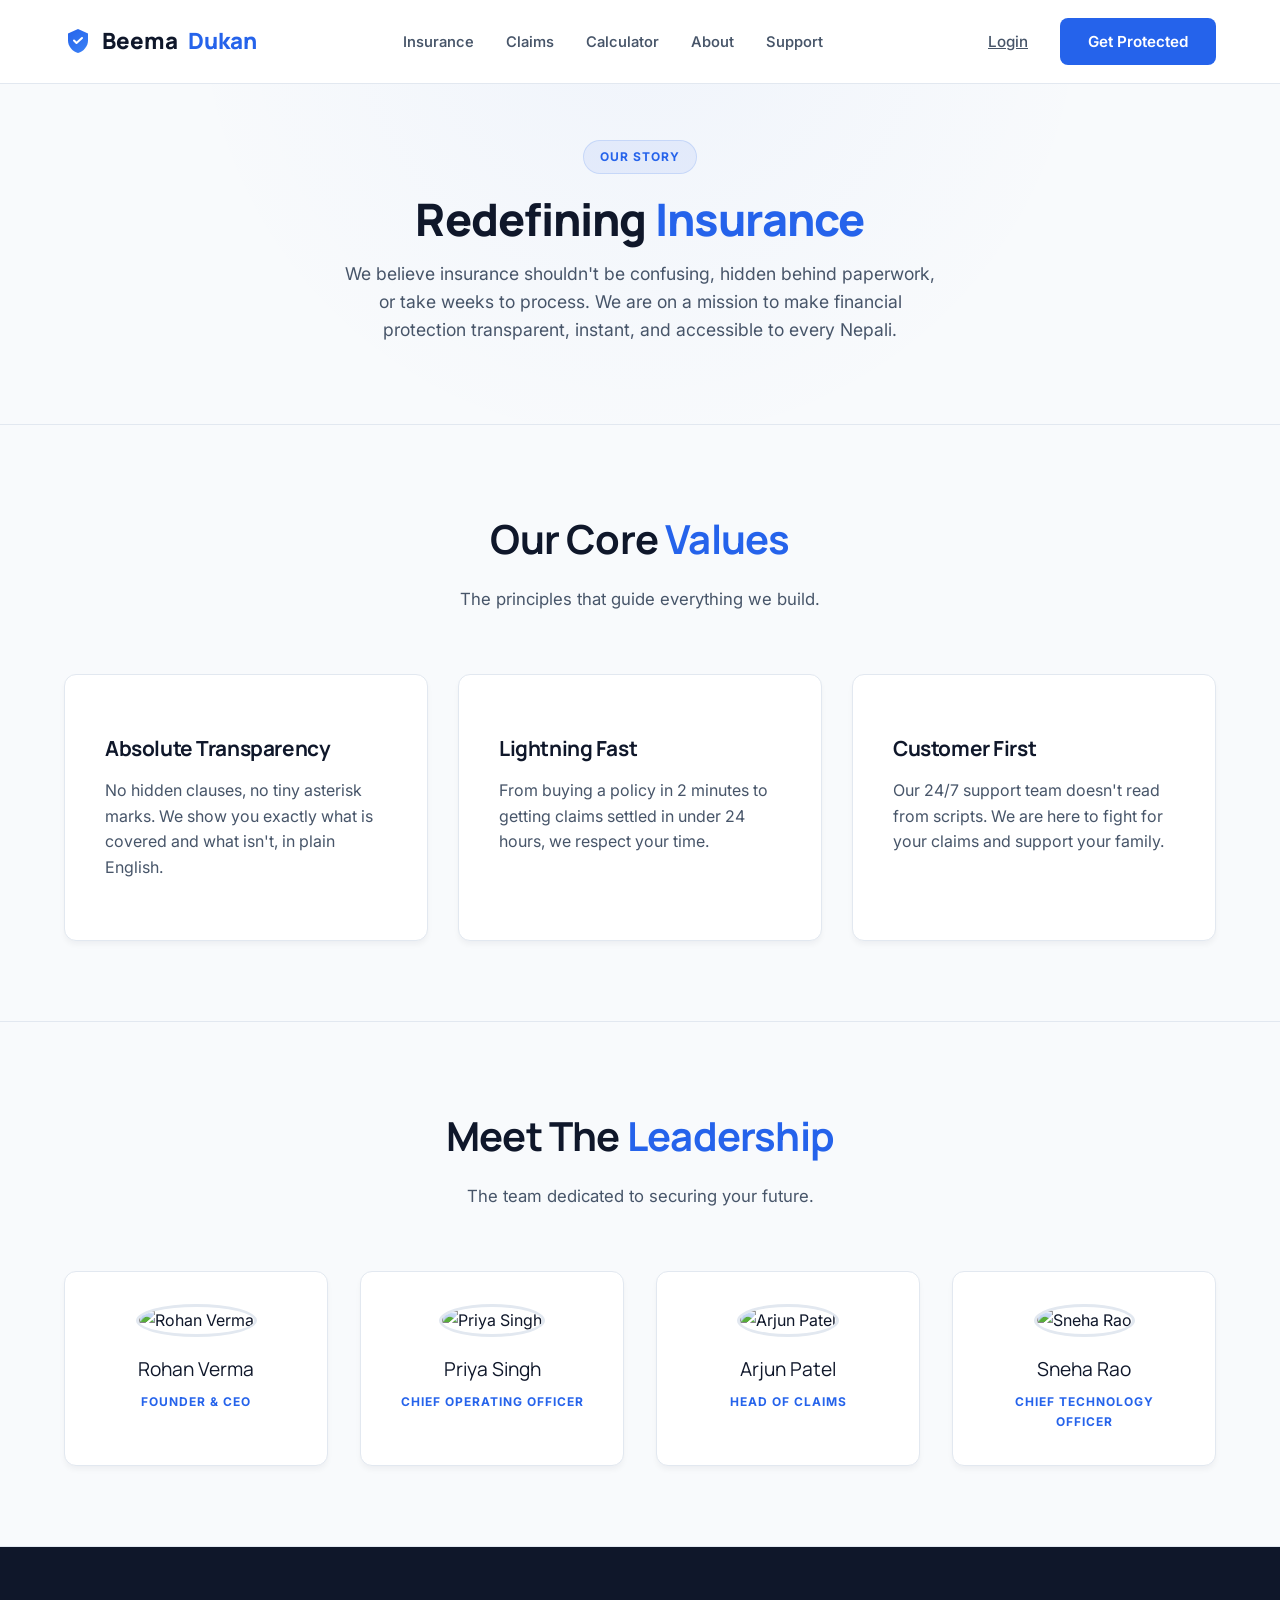
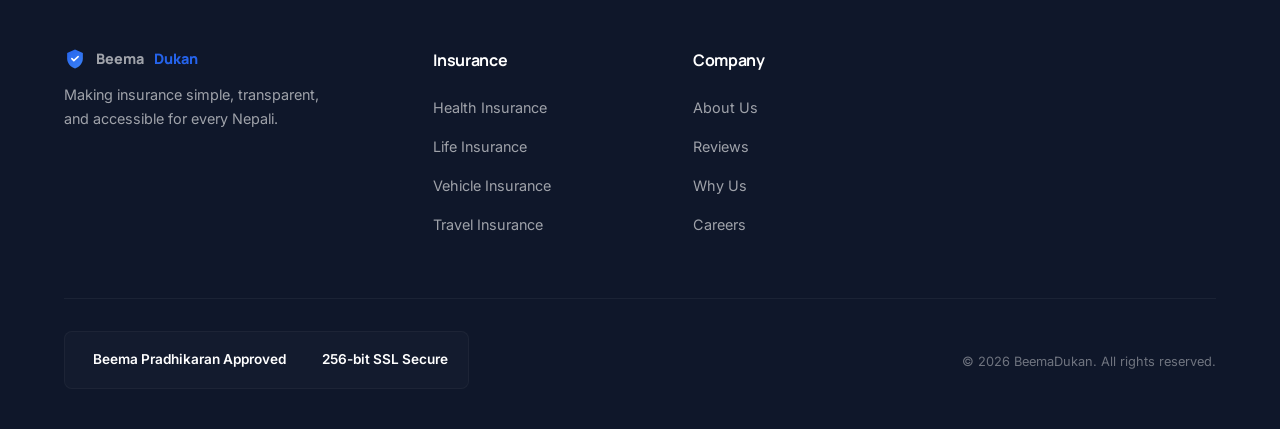
==== commit 4ca339c6: "fix: change every Indian to every Nepali in about.html story section" ====
--- a/about.html
+++ b/about.html
@@ -40,7 +40,7 @@
     <div class="container">
       <div class="section-tag" style="margin: 0 auto 20px;">Our Story</div>
       <h1 data-anim="fade-up">Redefining <span class="gradient-text">Insurance</span></h1>
-      <p data-anim="fade-up" style="transition-delay: 0.1s;">We believe insurance shouldn't be confusing, hidden behind paperwork, or take weeks to process. We are on a mission to make financial protection transparent, instant, and accessible to every Indian.</p>
+      <p data-anim="fade-up" style="transition-delay: 0.1s;">We believe insurance shouldn't be confusing, hidden behind paperwork, or take weeks to process. We are on a mission to make financial protection transparent, instant, and accessible to every Nepali.</p>
     </div>
   </section>
 
